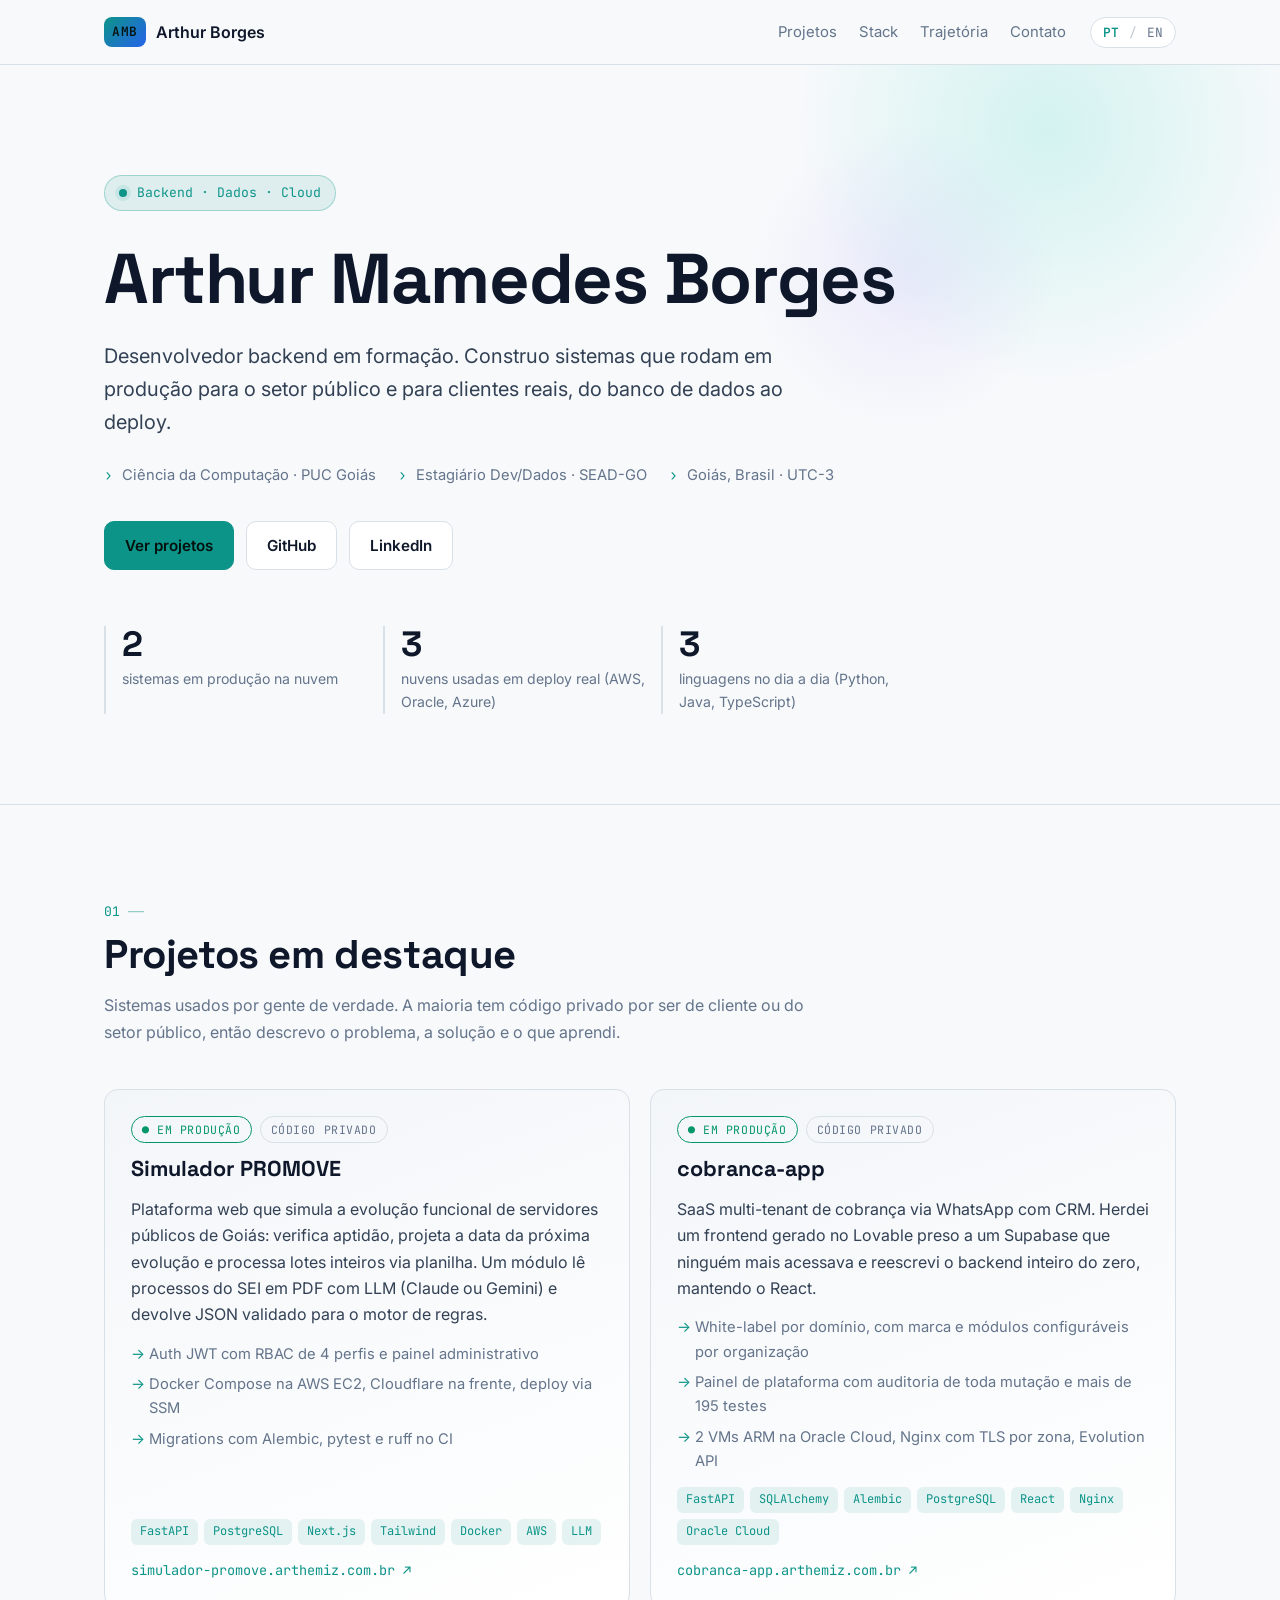
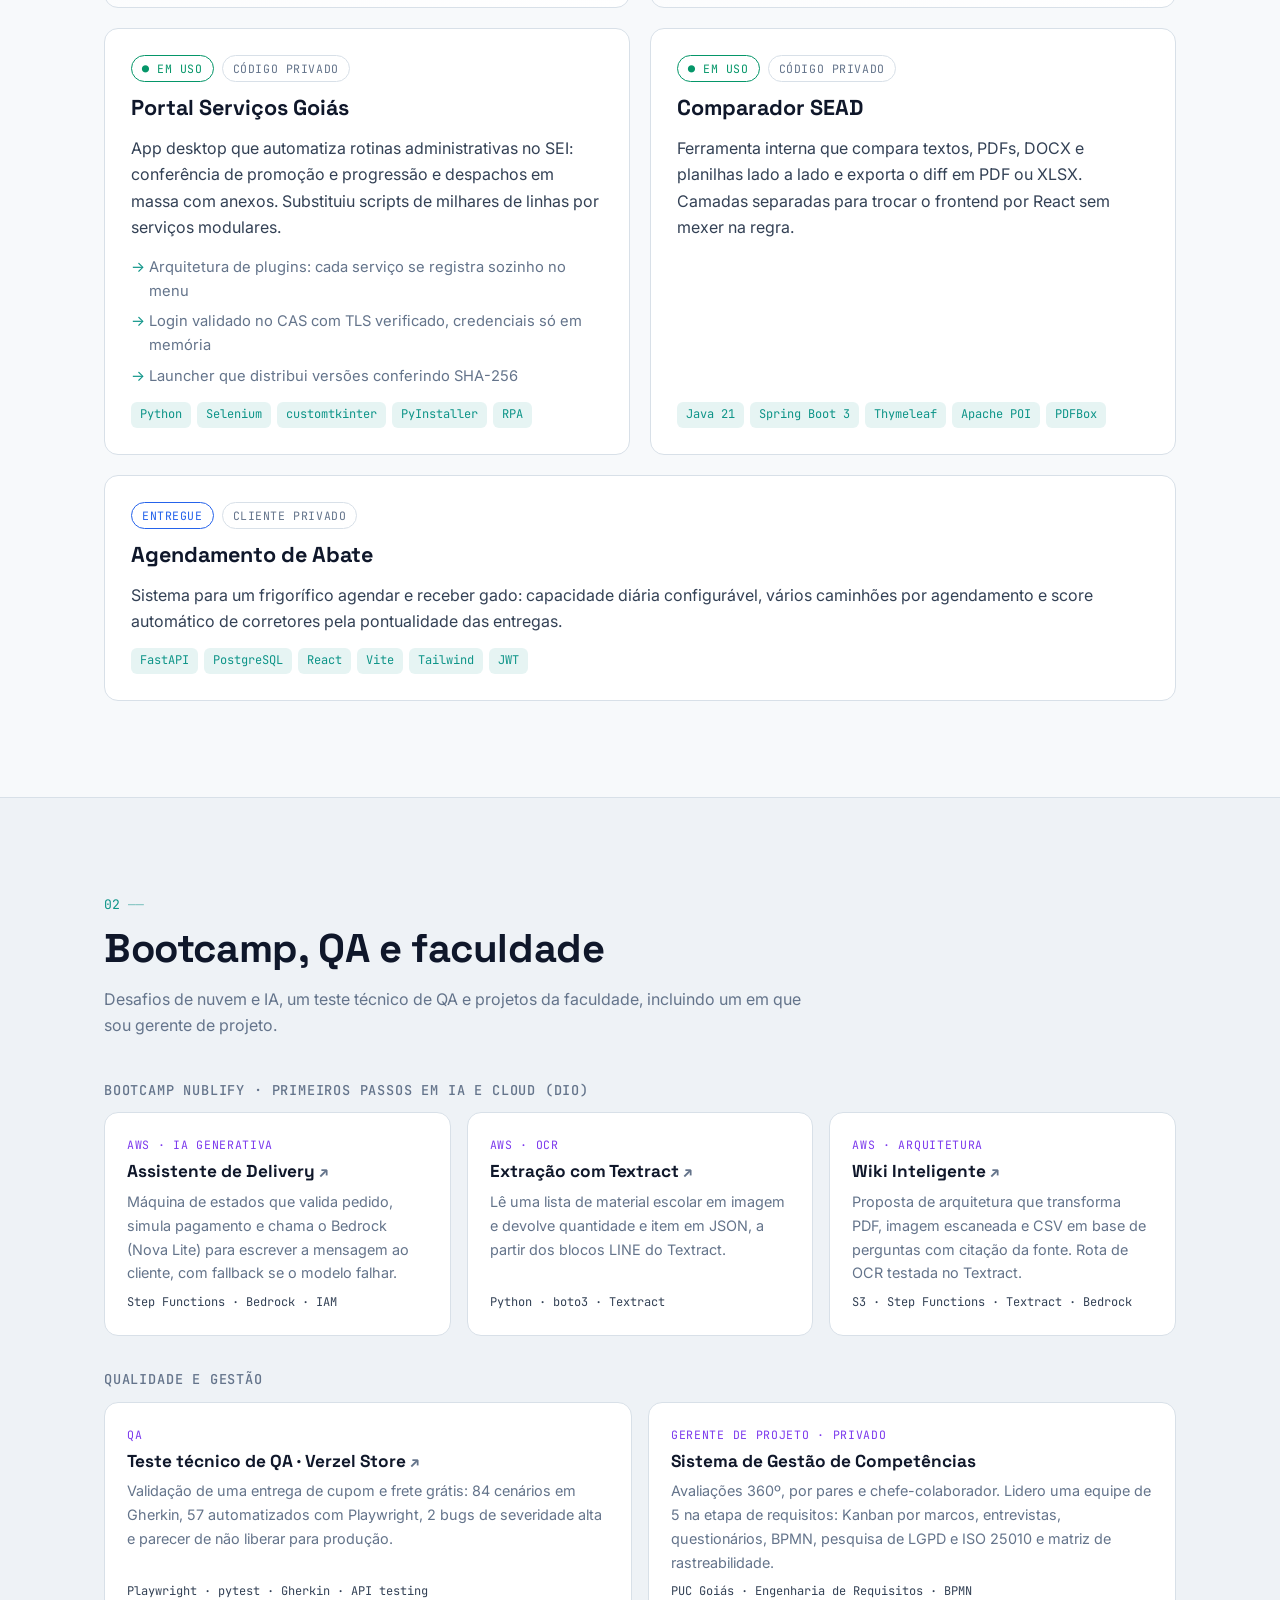
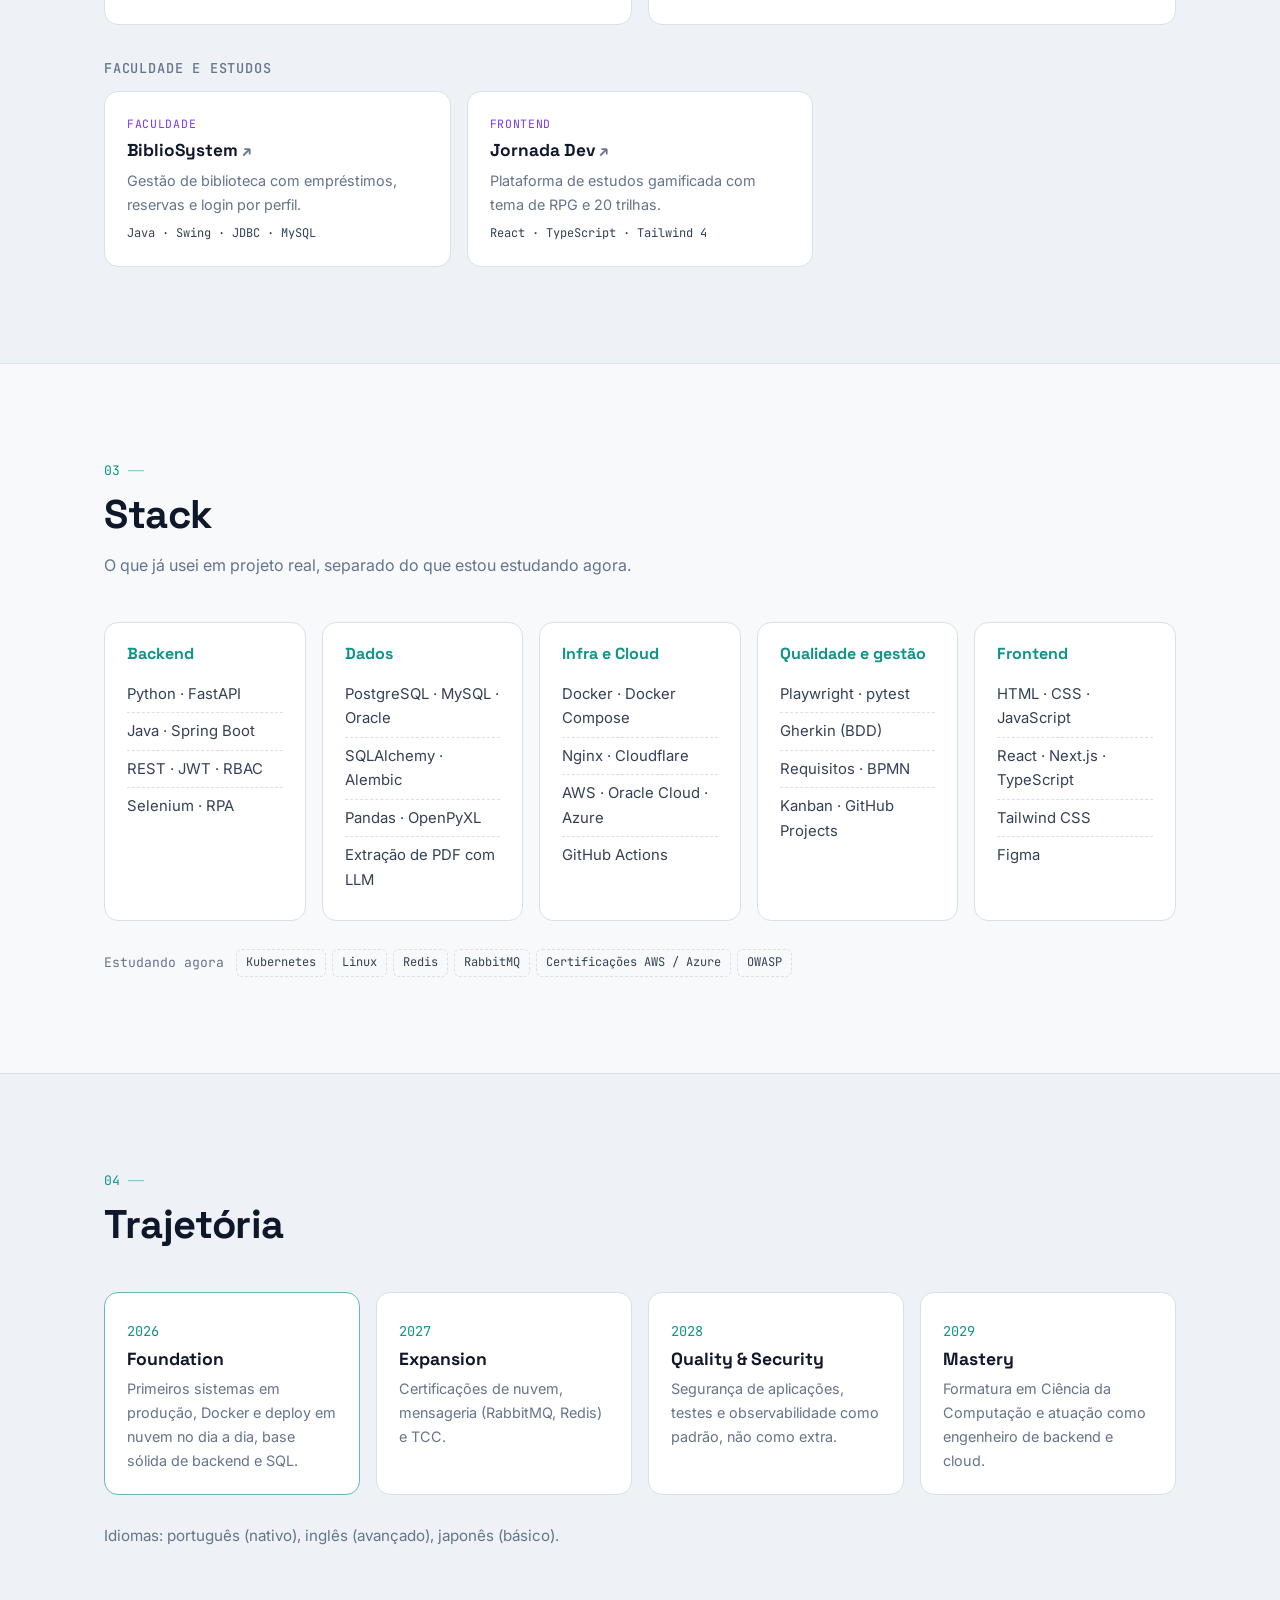
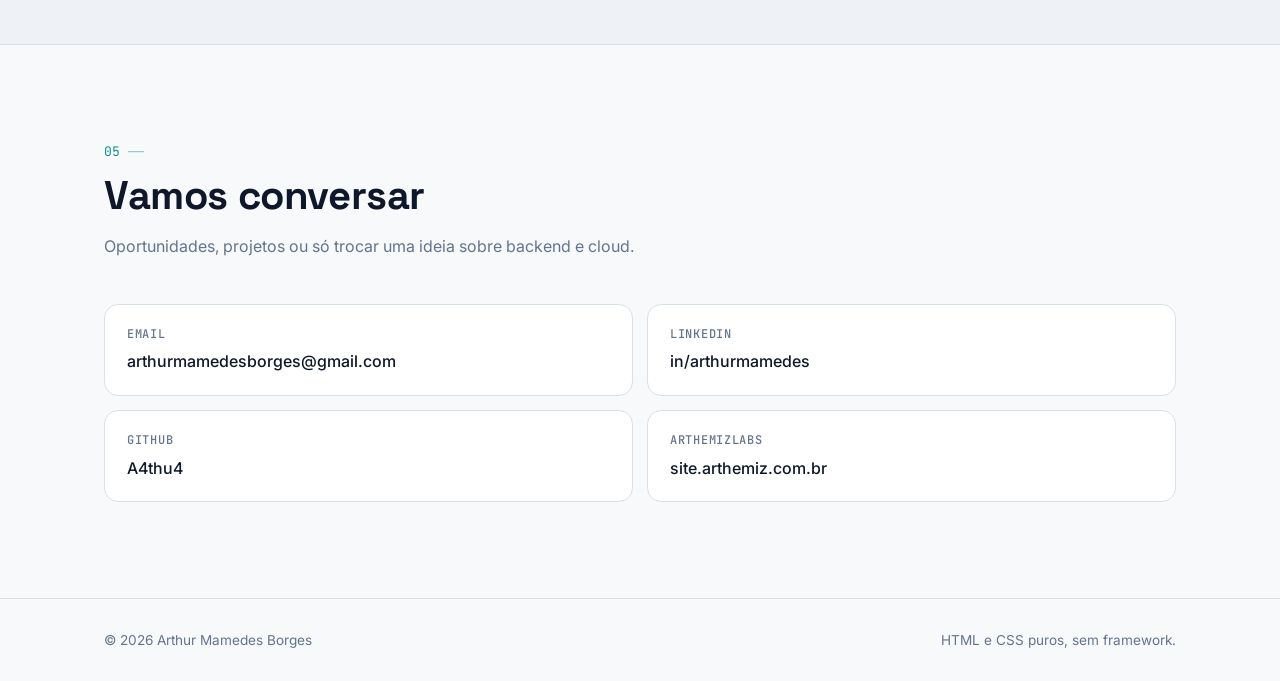
==== docs/index.html @ ae894f6e "feat(portfolio): add .gitignore file to exclude unnecessary files" ====
<!DOCTYPE html>
<html lang="pt-BR">
<head>
  <meta charset="UTF-8" />
  <meta name="viewport" content="width=device-width, initial-scale=1.0" />
  <title>Arthur Mamedes Borges · Portfólio</title>
  <meta name="description" content="Arthur Mamedes Borges - desenvolvedor backend em formação. Sistemas em produção com Python, FastAPI, Java, Spring Boot, PostgreSQL, Docker e Cloud." />
  <meta name="color-scheme" content="dark light" />
  <meta property="og:title" content="Arthur Mamedes Borges · Portfólio" />
  <meta property="og:description" content="Desenvolvedor backend em formação. Sistemas em produção para o setor público e clientes reais." />
  <meta property="og:type" content="website" />
  <meta property="og:url" content="https://portfolio.arthemiz.com.br/" />
  <link rel="icon" type="image/png" href="icons/arthemiz.png" />
  <link rel="preconnect" href="https://fonts.googleapis.com" />
  <link rel="preconnect" href="https://fonts.gstatic.com" crossorigin />
  <link href="https://fonts.googleapis.com/css2?family=Inter:wght@400;500;600&family=JetBrains+Mono:wght@400;500&family=Space+Grotesk:wght@500;600;700&display=swap" rel="stylesheet" />
  <link rel="stylesheet" href="style.css" />
</head>

<body>
  <a class="skip" href="#conteudo">
    <span data-lang="pt">Pular para o conteúdo</span><span data-lang="en">Skip to content</span>
  </a>

  <header class="topbar">
    <div class="wrap topbar-inner">
      <a class="brand" href="#topo">
        <span class="brand-mark">AMB</span>
        <span class="brand-name">Arthur Borges</span>
      </a>
      <nav class="nav" aria-label="Seções">
        <a href="#projetos"><span data-lang="pt">Projetos</span><span data-lang="en">Projects</span></a>
        <a href="#stack">Stack</a>
        <a href="#trajetoria"><span data-lang="pt">Trajetória</span><span data-lang="en">Path</span></a>
        <a href="#contato"><span data-lang="pt">Contato</span><span data-lang="en">Contact</span></a>
      </nav>
      <button class="lang-toggle" type="button" id="lang-toggle" aria-label="Mudar idioma / Change language">
        <span class="lang-opt" data-opt="pt">PT</span>
        <span class="lang-sep">/</span>
        <span class="lang-opt" data-opt="en">EN</span>
      </button>
    </div>
  </header>

  <main id="conteudo">
    <!-- HERO -->
    <section class="hero" id="topo">
      <div class="wrap">
        <p class="eyebrow">
          <span class="dot"></span>
          <span>Backend · <span data-lang="pt">Dados</span><span data-lang="en">Data</span> · Cloud</span>
        </p>
        <h1>Arthur Mamedes Borges</h1>
        <p class="hero-lead">
          <span data-lang="pt">Desenvolvedor backend em formação. Construo sistemas que rodam em produção para o setor público e para clientes reais, do banco de dados ao deploy.</span>
          <span data-lang="en">Backend developer in training. I build systems that run in production for the public sector and real clients, from the database to the deploy.</span>
        </p>
        <ul class="hero-meta">
          <li><span data-lang="pt">Ciência da Computação · PUC Goiás</span><span data-lang="en">Computer Science · PUC Goiás</span></li>
          <li><span data-lang="pt">Estagiário Dev/Dados · SEAD-GO</span><span data-lang="en">Dev/Data Intern · SEAD-GO (Goiás State Gov.)</span></li>
          <li><span data-lang="pt">Goiás, Brasil · UTC-3</span><span data-lang="en">Goiás, Brazil · UTC-3</span></li>
        </ul>
        <div class="hero-actions">
          <a class="btn btn-primary" href="#projetos"><span data-lang="pt">Ver projetos</span><span data-lang="en">See projects</span></a>
          <a class="btn btn-ghost" href="https://github.com/A4thu4" target="_blank" rel="noopener">GitHub</a>
          <a class="btn btn-ghost" href="https://linkedin.com/in/arthurmamedes" target="_blank" rel="noopener">LinkedIn</a>
        </div>

        <dl class="stats">
          <div><dt>2</dt><dd><span data-lang="pt">sistemas em produção na nuvem</span><span data-lang="en">systems in production on the cloud</span></dd></div>
          <div><dt>3</dt><dd><span data-lang="pt">nuvens usadas em deploy real (AWS, Oracle, Azure)</span><span data-lang="en">clouds used in real deploys (AWS, Oracle, Azure)</span></dd></div>
          <div><dt>3</dt><dd><span data-lang="pt">linguagens no dia a dia (Python, Java, TypeScript)</span><span data-lang="en">languages in daily use (Python, Java, TypeScript)</span></dd></div>
        </dl>
      </div>
    </section>

    <!-- PROJETOS EM DESTAQUE -->
    <section class="section" id="projetos">
      <div class="wrap">
        <header class="section-head">
          <p class="kicker">01</p>
          <h2><span data-lang="pt">Projetos em destaque</span><span data-lang="en">Featured projects</span></h2>
          <p class="section-sub">
            <span data-lang="pt">Sistemas usados por gente de verdade. A maioria tem código privado por ser de cliente ou do setor público, então descrevo o problema, a solução e o que aprendi.</span>
            <span data-lang="en">Systems used by real people. Most have private source code because they belong to clients or the public sector, so I describe the problem, the solution and what I learned.</span>
          </p>
        </header>

        <div class="projects">
          <article class="project project-wide">
            <div class="project-top">
              <span class="badge badge-live"><span data-lang="pt">Em produção</span><span data-lang="en">In production</span></span>
              <span class="badge badge-muted"><span data-lang="pt">Código privado</span><span data-lang="en">Private code</span></span>
            </div>
            <h3>Simulador PROMOVE</h3>
            <p>
              <span data-lang="pt">Plataforma web que simula a evolução funcional de servidores públicos de Goiás: verifica aptidão, projeta a data da próxima evolução e processa lotes inteiros via planilha. Um módulo lê processos do SEI em PDF com LLM (Claude ou Gemini) e devolve JSON validado para o motor de regras.</span>
              <span data-lang="en">Web platform that simulates career progression for Goiás state public servants: it checks eligibility, projects the next promotion date and processes whole batches from spreadsheets. One module reads SEI case files (PDF) with an LLM (Claude or Gemini) and returns validated JSON to the rules engine.</span>
            </p>
            <ul class="highlights">
              <li><span data-lang="pt">Auth JWT com RBAC de 4 perfis e painel administrativo</span><span data-lang="en">JWT auth with 4-role RBAC and an admin panel</span></li>
              <li><span data-lang="pt">Docker Compose na AWS EC2, Cloudflare na frente, deploy via SSM</span><span data-lang="en">Docker Compose on AWS EC2 behind Cloudflare, deployed via SSM</span></li>
              <li><span data-lang="pt">Migrations com Alembic, pytest e ruff no CI</span><span data-lang="en">Alembic migrations, pytest and ruff in CI</span></li>
            </ul>
            <ul class="tags">
              <li>FastAPI</li><li>PostgreSQL</li><li>Next.js</li><li>Tailwind</li><li>Docker</li><li>AWS</li><li>LLM</li>
            </ul>
            <a class="project-link" href="https://simulador-promove.arthemiz.com.br" target="_blank" rel="noopener">simulador-promove.arthemiz.com.br ↗</a>
          </article>

          <article class="project project-wide">
            <div class="project-top">
              <span class="badge badge-live"><span data-lang="pt">Em produção</span><span data-lang="en">In production</span></span>
              <span class="badge badge-muted"><span data-lang="pt">Código privado</span><span data-lang="en">Private code</span></span>
            </div>
            <h3>cobranca-app</h3>
            <p>
              <span data-lang="pt">SaaS multi-tenant de cobrança via WhatsApp com CRM. Herdei um frontend gerado no Lovable preso a um Supabase que ninguém mais acessava e reescrevi o backend inteiro do zero, mantendo o React.</span>
              <span data-lang="en">Multi-tenant SaaS for debt collection over WhatsApp with a built-in CRM. I inherited a Lovable-generated frontend locked to a Supabase project nobody could access anymore and rewrote the entire backend from scratch, keeping the React app.</span>
            </p>
            <ul class="highlights">
              <li><span data-lang="pt">White-label por domínio, com marca e módulos configuráveis por organização</span><span data-lang="en">Domain-based white-label with per-organization branding and modules</span></li>
              <li><span data-lang="pt">Painel de plataforma com auditoria de toda mutação e mais de 195 testes</span><span data-lang="en">Platform admin panel with every mutation audited and 195+ tests</span></li>
              <li><span data-lang="pt">2 VMs ARM na Oracle Cloud, Nginx com TLS por zona, Evolution API</span><span data-lang="en">2 ARM VMs on Oracle Cloud, Nginx with per-zone TLS, Evolution API</span></li>
            </ul>
            <ul class="tags">
              <li>FastAPI</li><li>SQLAlchemy</li><li>Alembic</li><li>PostgreSQL</li><li>React</li><li>Nginx</li><li>Oracle Cloud</li>
            </ul>
            <a class="project-link" href="https://cobranca-app.arthemiz.com.br" target="_blank" rel="noopener">cobranca-app.arthemiz.com.br ↗</a>
          </article>

          <article class="project">
            <div class="project-top">
              <span class="badge badge-live"><span data-lang="pt">Em uso</span><span data-lang="en">In use</span></span>
              <span class="badge badge-muted"><span data-lang="pt">Código privado</span><span data-lang="en">Private code</span></span>
            </div>
            <h3>Portal Serviços Goiás</h3>
            <p>
              <span data-lang="pt">App desktop que automatiza rotinas administrativas no SEI: conferência de promoção e progressão e despachos em massa com anexos. Substituiu scripts de milhares de linhas por serviços modulares.</span>
              <span data-lang="en">Desktop app that automates administrative routines in SEI (the government case system): promotion checks and bulk dispatches with attachments. It replaced scripts with thousands of lines with modular services.</span>
            </p>
            <ul class="highlights">
              <li><span data-lang="pt">Arquitetura de plugins: cada serviço se registra sozinho no menu</span><span data-lang="en">Plugin architecture: each service registers itself in the menu</span></li>
              <li><span data-lang="pt">Login validado no CAS com TLS verificado, credenciais só em memória</span><span data-lang="en">Login validated against CAS with verified TLS, credentials kept only in memory</span></li>
              <li><span data-lang="pt">Launcher que distribui versões conferindo SHA-256</span><span data-lang="en">Launcher that ships new versions checking SHA-256</span></li>
            </ul>
            <ul class="tags"><li>Python</li><li>Selenium</li><li>customtkinter</li><li>PyInstaller</li><li>RPA</li></ul>
          </article>

          <article class="project">
            <div class="project-top">
              <span class="badge badge-live"><span data-lang="pt">Em uso</span><span data-lang="en">In use</span></span>
              <span class="badge badge-muted"><span data-lang="pt">Código privado</span><span data-lang="en">Private code</span></span>
            </div>
            <h3>Comparador SEAD</h3>
            <p>
              <span data-lang="pt">Ferramenta interna que compara textos, PDFs, DOCX e planilhas lado a lado e exporta o diff em PDF ou XLSX. Camadas separadas para trocar o frontend por React sem mexer na regra.</span>
              <span data-lang="en">Internal tool that compares text, PDF, DOCX and spreadsheets side by side and exports the diff as PDF or XLSX. Layers are split so the frontend can move to React without touching business logic.</span>
            </p>
            <ul class="tags"><li>Java 21</li><li>Spring Boot 3</li><li>Thymeleaf</li><li>Apache POI</li><li>PDFBox</li></ul>
          </article>

          <article class="project">
            <div class="project-top">
              <span class="badge badge-done"><span data-lang="pt">Entregue</span><span data-lang="en">Delivered</span></span>
              <span class="badge badge-muted"><span data-lang="pt">Cliente privado</span><span data-lang="en">Private client</span></span>
            </div>
            <h3><span data-lang="pt">Agendamento de Abate</span><span data-lang="en">Cattle Scheduling System</span></h3>
            <p>
              <span data-lang="pt">Sistema para um frigorífico agendar e receber gado: capacidade diária configurável, vários caminhões por agendamento e score automático de corretores pela pontualidade das entregas.</span>
              <span data-lang="en">System for a meat-packing plant to schedule and receive cattle: configurable daily capacity, multiple trucks per booking and an automatic broker score based on delivery accuracy.</span>
            </p>
            <ul class="tags"><li>FastAPI</li><li>PostgreSQL</li><li>React</li><li>Vite</li><li>Tailwind</li><li>JWT</li></ul>
          </article>
        </div>
      </div>
    </section>

    <!-- ESTUDOS E OPEN SOURCE -->
    <section class="section section-alt" id="estudos">
      <div class="wrap">
        <header class="section-head">
          <p class="kicker">02</p>
          <h2><span data-lang="pt">Bootcamp, QA e faculdade</span><span data-lang="en">Bootcamp, QA and university</span></h2>
          <p class="section-sub">
            <span data-lang="pt">Desafios de nuvem e IA, um teste técnico de QA e projetos da faculdade, incluindo um em que sou gerente de projeto.</span>
            <span data-lang="en">Cloud and AI challenges, a QA technical test and university projects, including one where I am the project manager.</span>
          </p>
        </header>

        <h3 class="group-title">Bootcamp Nublify · <span data-lang="pt">Primeiros passos em IA e Cloud (DIO)</span><span data-lang="en">First steps in AI and Cloud (DIO)</span></h3>
        <div class="mini-grid">
          <a class="mini" href="https://github.com/A4thu4/assistente-delivery-stepfunctions-bedrock" target="_blank" rel="noopener">
            <span class="mini-kind">AWS · <span data-lang="pt">IA generativa</span><span data-lang="en">Generative AI</span></span>
            <h3><span data-lang="pt">Assistente de Delivery</span><span data-lang="en">Delivery Assistant</span></h3>
            <p><span data-lang="pt">Máquina de estados que valida pedido, simula pagamento e chama o Bedrock (Nova Lite) para escrever a mensagem ao cliente, com fallback se o modelo falhar.</span><span data-lang="en">State machine that validates the order, simulates payment and calls Bedrock (Nova Lite) to write the customer message, with a fallback if the model fails.</span></p>
            <span class="mini-tags">Step Functions · Bedrock · IAM</span>
          </a>
          <a class="mini" href="https://github.com/A4thu4/extracao-texto-aws-textract" target="_blank" rel="noopener">
            <span class="mini-kind">AWS · OCR</span>
            <h3><span data-lang="pt">Extração com Textract</span><span data-lang="en">Textract Extraction</span></h3>
            <p><span data-lang="pt">Lê uma lista de material escolar em imagem e devolve quantidade e item em JSON, a partir dos blocos LINE do Textract.</span><span data-lang="en">Reads a school supply list from an image and returns quantity and item as JSON, from Textract LINE blocks.</span></p>
            <span class="mini-tags">Python · boto3 · Textract</span>
          </a>
          <a class="mini" href="https://github.com/A4thu4/laboratorio-wiki-aws" target="_blank" rel="noopener">
            <span class="mini-kind">AWS · <span data-lang="pt">Arquitetura</span><span data-lang="en">Architecture</span></span>
            <h3><span data-lang="pt">Wiki Inteligente</span><span data-lang="en">Smart Wiki</span></h3>
            <p><span data-lang="pt">Proposta de arquitetura que transforma PDF, imagem escaneada e CSV em base de perguntas com citação da fonte. Rota de OCR testada no Textract.</span><span data-lang="en">Architecture proposal that turns a PDF, a scanned image and a CSV into a Q&amp;A base that cites its sources. OCR route tested on Textract.</span></p>
            <span class="mini-tags">S3 · Step Functions · Textract · Bedrock</span>
          </a>
        </div>

        <h3 class="group-title"><span data-lang="pt">Qualidade e gestão</span><span data-lang="en">Quality and management</span></h3>
        <div class="mini-grid mini-grid-2">
          <a class="mini" href="https://github.com/A4thu4/teste-qa-verzel" target="_blank" rel="noopener">
            <span class="mini-kind">QA</span>
            <h3><span data-lang="pt">Teste técnico de QA · Verzel Store</span><span data-lang="en">QA Technical Test · Verzel Store</span></h3>
            <p><span data-lang="pt">Validação de uma entrega de cupom e frete grátis: 84 cenários em Gherkin, 57 automatizados com Playwright, 2 bugs de severidade alta e parecer de não liberar para produção.</span><span data-lang="en">Validation of a coupon and free-shipping release: 84 Gherkin scenarios, 57 automated with Playwright, 2 high-severity bugs and a no-go recommendation for production.</span></p>
            <span class="mini-tags">Playwright · pytest · Gherkin · API testing</span>
          </a>
          <div class="mini mini-static">
            <span class="mini-kind"><span data-lang="pt">Gerente de projeto · privado</span><span data-lang="en">Project manager · private</span></span>
            <h3><span data-lang="pt">Sistema de Gestão de Competências</span><span data-lang="en">Competency Management System</span></h3>
            <p><span data-lang="pt">Avaliações 360º, por pares e chefe-colaborador. Lidero uma equipe de 5 na etapa de requisitos: Kanban por marcos, entrevistas, questionários, BPMN, pesquisa de LGPD e ISO 25010 e matriz de rastreabilidade.</span><span data-lang="en">360º, peer and manager reviews. I lead a team of 5 through requirements: milestone Kanban, interviews, surveys, BPMN, LGPD and ISO 25010 research and a traceability matrix.</span></p>
            <span class="mini-tags">PUC Goiás · <span data-lang="pt">Engenharia de Requisitos</span><span data-lang="en">Requirements Engineering</span> · BPMN</span>
          </div>
        </div>

        <h3 class="group-title"><span data-lang="pt">Faculdade e estudos</span><span data-lang="en">University and studies</span></h3>
        <div class="mini-grid">
          <a class="mini" href="https://github.com/ArthemizLabs/biblio-system" target="_blank" rel="noopener">
            <span class="mini-kind"><span data-lang="pt">Faculdade</span><span data-lang="en">University</span></span>
            <h3>BiblioSystem</h3>
            <p><span data-lang="pt">Gestão de biblioteca com empréstimos, reservas e login por perfil.</span><span data-lang="en">Library management with loans, reservations and role-based login.</span></p>
            <span class="mini-tags">Java · Swing · JDBC · MySQL</span>
          </a>
          <a class="mini" href="https://github.com/ArthemizLabs/jornada-dev" target="_blank" rel="noopener">
            <span class="mini-kind">Frontend</span>
            <h3>Jornada Dev</h3>
            <p><span data-lang="pt">Plataforma de estudos gamificada com tema de RPG e 20 trilhas.</span><span data-lang="en">Gamified, RPG-themed learning platform with 20 tracks.</span></p>
            <span class="mini-tags">React · TypeScript · Tailwind 4</span>
          </a>
        </div>
      </div>
    </section>

    <!-- STACK -->
    <section class="section" id="stack">
      <div class="wrap">
        <header class="section-head">
          <p class="kicker">03</p>
          <h2>Stack</h2>
          <p class="section-sub">
            <span data-lang="pt">O que já usei em projeto real, separado do que estou estudando agora.</span>
            <span data-lang="en">What I have used in real projects, separate from what I am studying now.</span>
          </p>
        </header>

        <div class="stack">
          <div class="stack-col">
            <h3>Backend</h3>
            <ul><li>Python · FastAPI</li><li>Java · Spring Boot</li><li>REST · JWT · RBAC</li><li>Selenium · RPA</li></ul>
          </div>
          <div class="stack-col">
            <h3><span data-lang="pt">Dados</span><span data-lang="en">Data</span></h3>
            <ul><li>PostgreSQL · MySQL · Oracle</li><li>SQLAlchemy · Alembic</li><li>Pandas · OpenPyXL</li><li><span data-lang="pt">Extração de PDF com LLM</span><span data-lang="en">PDF extraction with LLMs</span></li></ul>
          </div>
          <div class="stack-col">
            <h3><span data-lang="pt">Infra e Cloud</span><span data-lang="en">Infra and Cloud</span></h3>
            <ul><li>Docker · Docker Compose</li><li>Nginx · Cloudflare</li><li>AWS · Oracle Cloud · Azure</li><li>GitHub Actions</li></ul>
          </div>
          <div class="stack-col">
            <h3><span data-lang="pt">Qualidade e gestão</span><span data-lang="en">Quality and management</span></h3>
            <ul><li>Playwright · pytest</li><li>Gherkin (BDD)</li><li><span data-lang="pt">Requisitos · BPMN</span><span data-lang="en">Requirements · BPMN</span></li><li>Kanban · GitHub Projects</li></ul>
          </div>
          <div class="stack-col">
            <h3>Frontend</h3>
            <ul><li>HTML · CSS · JavaScript</li><li>React · Next.js · TypeScript</li><li>Tailwind CSS</li><li>Figma</li></ul>
          </div>
        </div>

        <div class="learning">
          <span class="learning-label"><span data-lang="pt">Estudando agora</span><span data-lang="en">Learning now</span></span>
          <ul class="tags"><li>Kubernetes</li><li>Linux</li><li>Redis</li><li>RabbitMQ</li><li><span data-lang="pt">Certificações AWS / Azure</span><span data-lang="en">AWS / Azure certs</span></li><li>OWASP</li></ul>
        </div>
      </div>
    </section>

    <!-- TRAJETÓRIA -->
    <section class="section section-alt" id="trajetoria">
      <div class="wrap">
        <header class="section-head">
          <p class="kicker">04</p>
          <h2><span data-lang="pt">Trajetória</span><span data-lang="en">Path</span></h2>
        </header>

        <ol class="timeline">
          <li>
            <span class="tl-year">2026</span>
            <div>
              <h3>Foundation</h3>
              <p><span data-lang="pt">Primeiros sistemas em produção, Docker e deploy em nuvem no dia a dia, base sólida de backend e SQL.</span><span data-lang="en">First systems in production, Docker and cloud deploys as daily work, solid backend and SQL foundation.</span></p>
            </div>
          </li>
          <li>
            <span class="tl-year">2027</span>
            <div>
              <h3>Expansion</h3>
              <p><span data-lang="pt">Certificações de nuvem, mensageria (RabbitMQ, Redis) e TCC.</span><span data-lang="en">Cloud certifications, messaging (RabbitMQ, Redis) and final thesis.</span></p>
            </div>
          </li>
          <li>
            <span class="tl-year">2028</span>
            <div>
              <h3>Quality &amp; Security</h3>
              <p><span data-lang="pt">Segurança de aplicações, testes e observabilidade como padrão, não como extra.</span><span data-lang="en">Application security, testing and observability as the default, not an extra.</span></p>
            </div>
          </li>
          <li>
            <span class="tl-year">2029</span>
            <div>
              <h3>Mastery</h3>
              <p><span data-lang="pt">Formatura em Ciência da Computação e atuação como engenheiro de backend e cloud.</span><span data-lang="en">Computer Science degree and working as a backend and cloud engineer.</span></p>
            </div>
          </li>
        </ol>

        <p class="langs">
          <span data-lang="pt">Idiomas: português (nativo), inglês (avançado), japonês (básico).</span>
          <span data-lang="en">Languages: Portuguese (native), English (advanced), Japanese (basic).</span>
        </p>
      </div>
    </section>

    <!-- CONTATO -->
    <section class="section contact" id="contato">
      <div class="wrap">
        <header class="section-head">
          <p class="kicker">05</p>
          <h2><span data-lang="pt">Vamos conversar</span><span data-lang="en">Let's talk</span></h2>
          <p class="section-sub">
            <span data-lang="pt">Oportunidades, projetos ou só trocar uma ideia sobre backend e cloud.</span>
            <span data-lang="en">Opportunities, projects or just a chat about backend and cloud.</span>
          </p>
        </header>
        <div class="contact-links">
          <a href="mailto:arthurmamedesborges@gmail.com"><span class="cl-label">Email</span>arthurmamedesborges@gmail.com</a>
          <a href="https://linkedin.com/in/arthurmamedes" target="_blank" rel="noopener"><span class="cl-label">LinkedIn</span>in/arthurmamedes</a>
          <a href="https://github.com/A4thu4" target="_blank" rel="noopener"><span class="cl-label">GitHub</span>A4thu4</a>
          <a href="https://site.arthemiz.com.br" target="_blank" rel="noopener"><span class="cl-label">ArthemizLabs</span>site.arthemiz.com.br</a>
        </div>
      </div>
    </section>
  </main>

  <footer class="footer">
    <div class="wrap footer-inner">
      <span>© 2026 Arthur Mamedes Borges</span>
      <span class="footer-note"><span data-lang="pt">HTML e CSS puros, sem framework.</span><span data-lang="en">Plain HTML and CSS, no framework.</span></span>
    </div>
  </footer>

  <script>
    (function () {
      var root = document.documentElement;
      var KEY = "amb-lang";

      function apply(lang) {
        root.lang = lang === "en" ? "en" : "pt-BR";
        var opts = document.querySelectorAll(".lang-opt");
        for (var i = 0; i < opts.length; i++) {
          opts[i].classList.toggle("is-active", opts[i].getAttribute("data-opt") === (lang === "en" ? "en" : "pt"));
        }
      }

      var saved = null;
      try { saved = localStorage.getItem(KEY); } catch (e) {}
      apply(saved === "en" ? "en" : "pt");

      document.getElementById("lang-toggle").addEventListener("click", function () {
        var next = root.lang === "en" ? "pt" : "en";
        apply(next);
        try { localStorage.setItem(KEY, next); } catch (e) {}
      });
    })();
  </script>
</body>
</html>
---- docs/style.css ----
/* ============================================================
   Portfólio - Arthur Mamedes Borges
   HTML/CSS puro. Tema escuro por padrão, claro via prefers-color-scheme.
   ============================================================ */

:root {
  --bg: #0b0f14;
  --bg-alt: #0f151c;
  --surface: #131b24;
  --surface-2: #18222d;
  --border: #223040;
  --text: #c8d3de;
  --muted: #8494a6;
  --heading: #eef3f8;
  --accent: #2dd4bf;
  --accent-2: #3b82f6;
  --accent-3: #a78bfa;
  --accent-soft: rgba(45, 212, 191, 0.12);
  --live: #34d399;
  --dev: #fbbf24;
  --done: #60a5fa;
  --radius: 14px;
  --wrap: 1120px;
  --font-body: "Inter", system-ui, -apple-system, "Segoe UI", Roboto, sans-serif;
  --font-head: "Space Grotesk", "Inter", system-ui, sans-serif;
  --font-mono: "JetBrains Mono", ui-monospace, "SFMono-Regular", Consolas, monospace;
  color-scheme: dark;
}

@media (prefers-color-scheme: light) {
  :root {
    --bg: #f7f9fb;
    --bg-alt: #eef2f6;
    --surface: #ffffff;
    --surface-2: #f3f6f9;
    --border: #d8e0e8;
    --text: #334155;
    --muted: #64748b;
    --heading: #0f172a;
    --accent: #0d9488;
    --accent-2: #2563eb;
    --accent-3: #7c3aed;
    --accent-soft: rgba(13, 148, 136, 0.1);
    --live: #059669;
    --dev: #b45309;
    --done: #2563eb;
    color-scheme: light;
  }
}

/* ---------- i18n ---------- */
html[lang="pt-BR"] [data-lang="en"],
html[lang="en"] [data-lang="pt"] {
  display: none !important;
}

/* ---------- Base ---------- */
*, *::before, *::after { box-sizing: border-box; }

html { scroll-behavior: smooth; scroll-padding-top: 80px; }

body {
  margin: 0;
  background: var(--bg);
  color: var(--text);
  font-family: var(--font-body);
  font-size: 16px;
  line-height: 1.65;
  -webkit-font-smoothing: antialiased;
}

h1, h2, h3 { font-family: var(--font-head); color: var(--heading); line-height: 1.15; margin: 0; }
p { margin: 0; }
ul, ol { margin: 0; padding: 0; list-style: none; }
a { color: inherit; text-decoration: none; }
a:focus-visible, button:focus-visible { outline: 2px solid var(--accent); outline-offset: 3px; border-radius: 6px; }

.wrap { max-width: var(--wrap); margin: 0 auto; padding: 0 24px; }

.skip {
  position: absolute; left: -999px; top: 8px;
  background: var(--accent); color: #04110f; padding: 8px 14px; border-radius: 8px; z-index: 200;
}
.skip:focus { left: 16px; }

/* ---------- Topbar ---------- */
.topbar {
  position: sticky; top: 0; z-index: 100;
  background: color-mix(in srgb, var(--bg) 82%, transparent);
  backdrop-filter: blur(10px);
  -webkit-backdrop-filter: blur(10px);
  border-bottom: 1px solid var(--border);
}
.topbar-inner { display: flex; align-items: center; gap: 24px; height: 64px; }

.brand { display: flex; align-items: center; gap: 10px; font-weight: 600; color: var(--heading); }
.brand-mark {
  font-family: var(--font-mono); font-size: 0.8rem; letter-spacing: 0.04em;
  padding: 4px 8px; border-radius: 8px;
  background: linear-gradient(135deg, var(--accent), var(--accent-2));
  color: #04110f;
}
.nav { display: flex; gap: 22px; margin-left: auto; font-size: 0.93rem; color: var(--muted); }
.nav a:hover { color: var(--heading); }

.lang-toggle {
  font-family: var(--font-mono); font-size: 0.8rem;
  background: var(--surface); color: var(--muted);
  border: 1px solid var(--border); border-radius: 999px;
  padding: 6px 12px; cursor: pointer;
}
.lang-toggle:hover { border-color: var(--accent); }
.lang-opt.is-active { color: var(--accent); font-weight: 600; }
.lang-sep { opacity: 0.4; margin: 0 2px; }

/* ---------- Hero ---------- */
.hero {
  position: relative; overflow: hidden;
  padding: 110px 0 90px;
  border-bottom: 1px solid var(--border);
}
.hero::before {
  content: ""; position: absolute; inset: -40% -10% auto auto; width: 720px; height: 720px;
  background: radial-gradient(closest-side, rgba(45, 212, 191, 0.18), transparent 70%),
              radial-gradient(closest-side at 30% 70%, rgba(167, 139, 250, 0.14), transparent 70%);
  pointer-events: none;
}
.hero .wrap { position: relative; }

.eyebrow {
  display: inline-flex; align-items: center; gap: 10px;
  font-family: var(--font-mono); font-size: 0.82rem; color: var(--accent);
  background: var(--accent-soft); border: 1px solid color-mix(in srgb, var(--accent) 30%, transparent);
  padding: 6px 14px; border-radius: 999px; margin-bottom: 28px;
}
.dot { width: 8px; height: 8px; border-radius: 50%; background: var(--accent); box-shadow: 0 0 0 4px var(--accent-soft); }

.hero h1 { font-size: clamp(2.4rem, 6vw, 4.4rem); letter-spacing: -0.02em; }
.hero-lead { max-width: 680px; margin-top: 20px; font-size: clamp(1.05rem, 2vw, 1.25rem); color: var(--text); }

.hero-meta { display: flex; flex-wrap: wrap; gap: 8px 22px; margin-top: 24px; font-size: 0.92rem; color: var(--muted); }
.hero-meta li::before { content: "› "; color: var(--accent); font-family: var(--font-mono); }

.hero-actions { display: flex; flex-wrap: wrap; gap: 12px; margin-top: 34px; }

.btn {
  display: inline-flex; align-items: center; justify-content: center;
  padding: 11px 20px; border-radius: 10px; font-weight: 600; font-size: 0.95rem;
  border: 1px solid var(--border); transition: transform 0.15s, border-color 0.15s, background 0.15s;
}
.btn:hover { transform: translateY(-1px); }
.btn-primary { background: var(--accent); border-color: var(--accent); color: #04110f; }
.btn-ghost { background: var(--surface); color: var(--heading); }
.btn-ghost:hover { border-color: var(--accent); }

.stats {
  display: grid; grid-template-columns: repeat(3, 1fr); gap: 16px;
  margin: 56px 0 0; max-width: 820px;
}
.stats div { border-left: 2px solid var(--border); padding-left: 16px; }
.stats dt { font-family: var(--font-head); font-size: 2.2rem; font-weight: 700; color: var(--heading); line-height: 1; }
.stats dd { margin: 6px 0 0; font-size: 0.88rem; color: var(--muted); }

/* ---------- Sections ---------- */
.section { padding: 96px 0; border-bottom: 1px solid var(--border); }
.section-alt { background: var(--bg-alt); }

.section-head { margin-bottom: 44px; max-width: 720px; }
.kicker { font-family: var(--font-mono); font-size: 0.82rem; color: var(--accent); margin-bottom: 10px; }
.kicker::after { content: " ——"; opacity: 0.5; }
.section-head h2 { font-size: clamp(1.8rem, 4vw, 2.5rem); letter-spacing: -0.01em; }
.section-sub { margin-top: 14px; color: var(--muted); }

/* ---------- Projects ---------- */
.projects { display: grid; grid-template-columns: repeat(2, 1fr); gap: 20px; }

.project {
  display: flex; flex-direction: column; gap: 14px;
  background: var(--surface); border: 1px solid var(--border); border-radius: var(--radius);
  padding: 26px; transition: border-color 0.2s, transform 0.2s;
}
.project:hover { border-color: color-mix(in srgb, var(--accent) 50%, var(--border)); transform: translateY(-2px); }
/* card sobrando numa linha ocupa a largura toda */
.projects > .project:last-child:nth-child(odd) { grid-column: 1 / -1; }
.project-wide { background: linear-gradient(160deg, var(--surface-2), var(--surface)); }
.project h3 { font-size: 1.35rem; }
.project > p { color: var(--text); }

.project-top { display: flex; flex-wrap: wrap; gap: 8px; }
.badge {
  font-family: var(--font-mono); font-size: 0.72rem; text-transform: uppercase; letter-spacing: 0.05em;
  padding: 3px 10px; border-radius: 999px; border: 1px solid currentColor;
}
.badge-live { color: var(--live); }
.badge-dev { color: var(--dev); }
.badge-done { color: var(--done); }
.badge-muted { color: var(--muted); border-color: var(--border); }
.badge-live::before { content: "● "; }

.highlights { display: grid; gap: 6px; font-size: 0.92rem; color: var(--muted); }
.highlights li { padding-left: 18px; position: relative; }
.highlights li::before { content: "→"; position: absolute; left: 0; color: var(--accent); }

.tags { display: flex; flex-wrap: wrap; gap: 6px; margin-top: auto; }
.tags li {
  font-family: var(--font-mono); font-size: 0.75rem;
  background: var(--accent-soft); color: var(--accent);
  padding: 3px 9px; border-radius: 6px;
}
.project-link { font-family: var(--font-mono); font-size: 0.85rem; color: var(--accent); word-break: break-all; }
.project-link:hover { text-decoration: underline; }

/* ---------- Mini cards ---------- */
.mini-grid { display: grid; grid-template-columns: repeat(3, 1fr); gap: 16px; }
.mini {
  display: flex; flex-direction: column; gap: 8px;
  background: var(--surface); border: 1px solid var(--border); border-radius: var(--radius);
  padding: 22px; transition: border-color 0.2s;
}
a.mini:hover { border-color: var(--accent-3); }
.mini h3 { font-size: 1.08rem; }
.mini p { font-size: 0.9rem; color: var(--muted); flex: 1; }
.mini-kind { font-family: var(--font-mono); font-size: 0.72rem; color: var(--accent-3); text-transform: uppercase; letter-spacing: 0.06em; }
.mini-tags { font-family: var(--font-mono); font-size: 0.75rem; color: var(--text); }
a.mini h3::after { content: " ↗"; color: var(--muted); font-size: 0.9em; }

.group-title {
  font-family: var(--font-mono); font-size: 0.85rem; font-weight: 500; color: var(--muted);
  text-transform: uppercase; letter-spacing: 0.06em; margin: 36px 0 14px;
}
.group-title:first-of-type { margin-top: 0; }
.mini-grid-2 { grid-template-columns: repeat(2, 1fr); }

/* ---------- Stack ---------- */
.stack { display: grid; grid-template-columns: repeat(auto-fit, minmax(190px, 1fr)); gap: 16px; }
.stack-col { background: var(--surface); border: 1px solid var(--border); border-radius: var(--radius); padding: 22px; }
.stack-col h3 { font-size: 1rem; margin-bottom: 12px; color: var(--accent); }
.stack-col li { padding: 6px 0; border-bottom: 1px dashed var(--border); font-size: 0.93rem; }
.stack-col li:last-child { border-bottom: 0; }

.learning { display: flex; flex-wrap: wrap; align-items: center; gap: 12px; margin-top: 28px; }
.learning-label { font-family: var(--font-mono); font-size: 0.82rem; color: var(--muted); }
.learning .tags { margin: 0; }
.learning .tags li { background: transparent; border: 1px dashed var(--border); color: var(--text); }

/* ---------- Timeline ---------- */
.timeline { display: grid; grid-template-columns: repeat(4, 1fr); gap: 16px; counter-reset: none; }
.timeline li {
  position: relative; padding: 24px 22px 22px;
  background: var(--surface); border: 1px solid var(--border); border-radius: var(--radius);
}
.timeline li:first-child { border-color: color-mix(in srgb, var(--accent) 55%, var(--border)); }
.tl-year { font-family: var(--font-mono); font-size: 0.85rem; color: var(--accent); }
.timeline h3 { font-size: 1.1rem; margin: 6px 0 8px; }
.timeline p { font-size: 0.9rem; color: var(--muted); }
.langs { margin-top: 28px; color: var(--muted); font-size: 0.95rem; }

/* ---------- Contact ---------- */
.contact-links { display: grid; grid-template-columns: repeat(2, 1fr); gap: 14px; }
.contact-links a {
  display: flex; flex-direction: column; gap: 4px;
  background: var(--surface); border: 1px solid var(--border); border-radius: var(--radius);
  padding: 20px 22px; color: var(--heading); font-weight: 500; word-break: break-all;
  transition: border-color 0.2s;
}
.contact-links a:hover { border-color: var(--accent); }
.cl-label { font-family: var(--font-mono); font-size: 0.75rem; color: var(--muted); text-transform: uppercase; letter-spacing: 0.06em; }

/* ---------- Footer ---------- */
.footer { padding: 30px 0; font-size: 0.85rem; color: var(--muted); }
.footer-inner { display: flex; flex-wrap: wrap; justify-content: space-between; gap: 10px; }

/* ---------- Responsivo ---------- */
@media (max-width: 960px) {
  .mini-grid { grid-template-columns: repeat(2, 1fr); }
  .timeline { grid-template-columns: repeat(2, 1fr); }
}

@media (max-width: 720px) {
  .wrap { padding: 0 16px; }
  .nav { display: none; }
  .lang-toggle { margin-left: auto; }
  .hero { padding: 72px 0 64px; }
  .projects, .mini-grid, .mini-grid-2, .stack, .timeline, .contact-links { grid-template-columns: 1fr; }
  .stats { grid-template-columns: 1fr; gap: 14px; }
  .section { padding: 72px 0; }
}

@media (prefers-reduced-motion: reduce) {
  html { scroll-behavior: auto; }
  * { transition: none !important; }
}
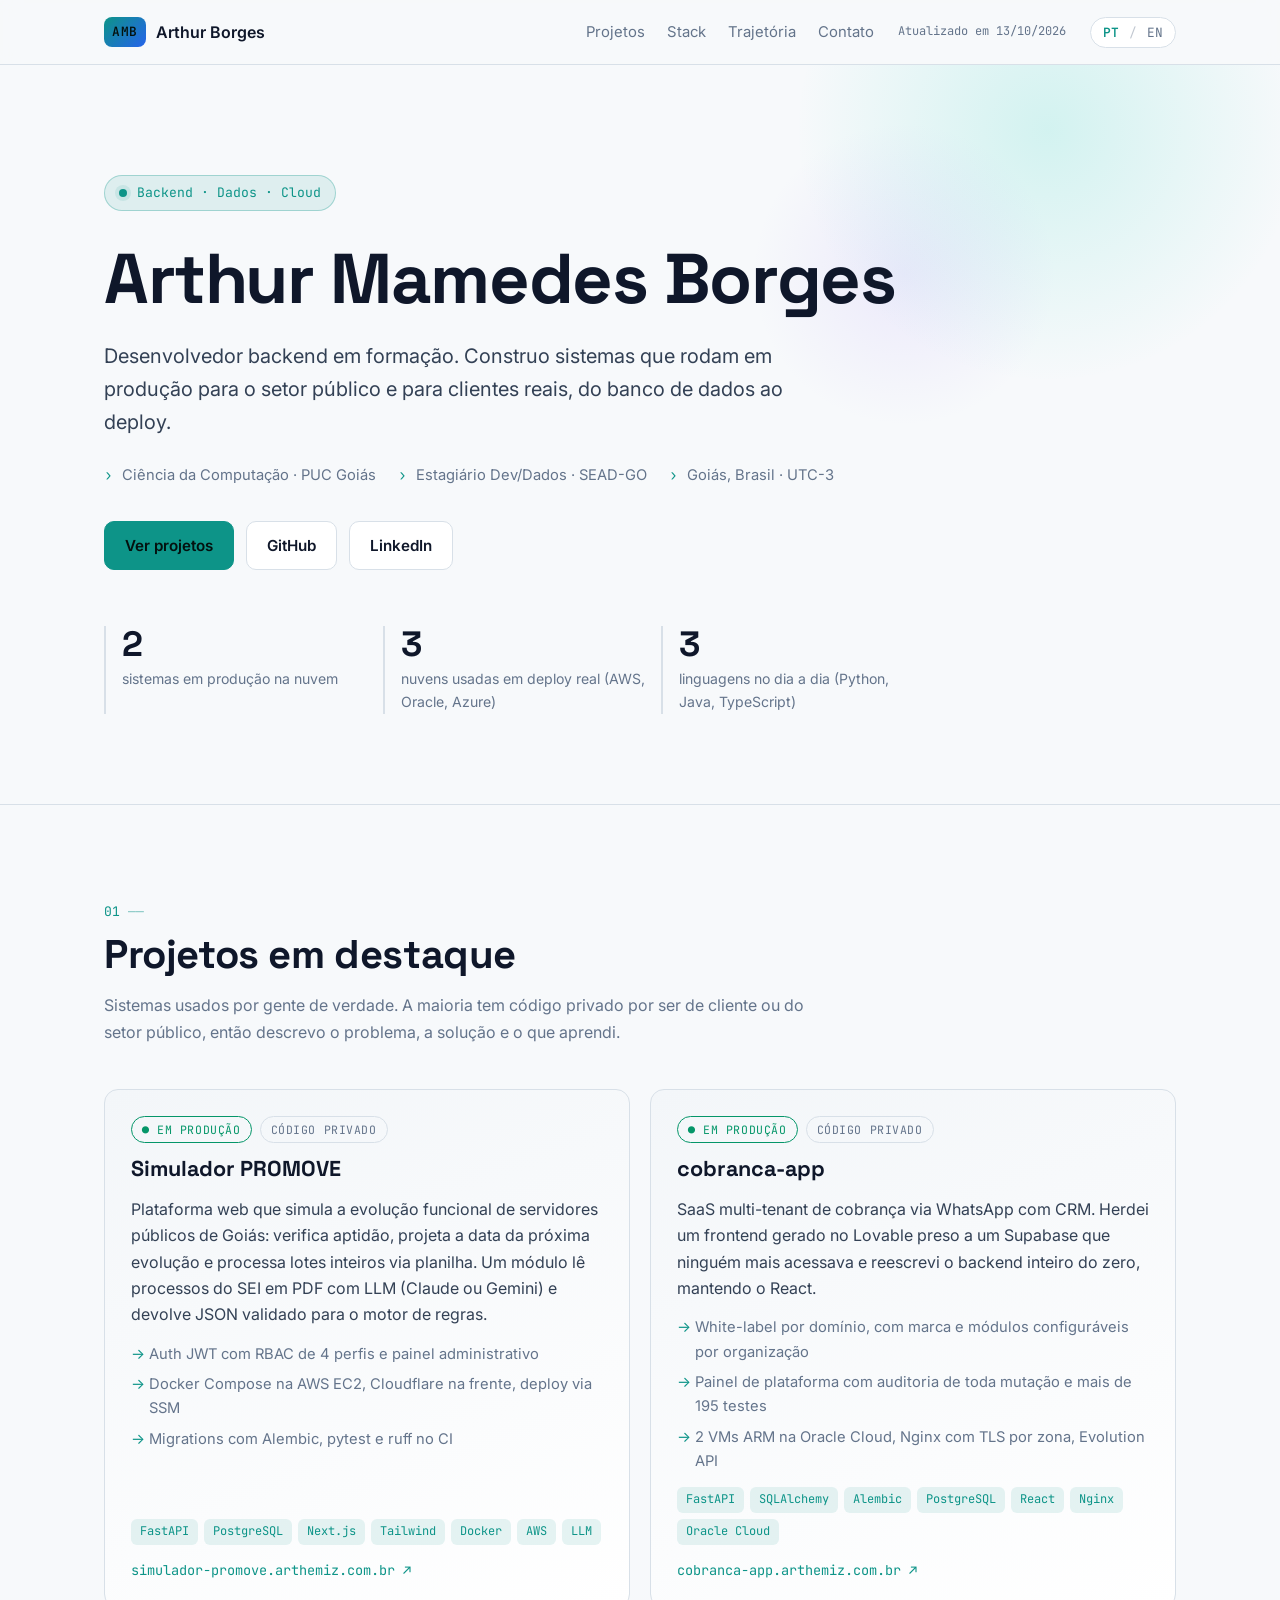
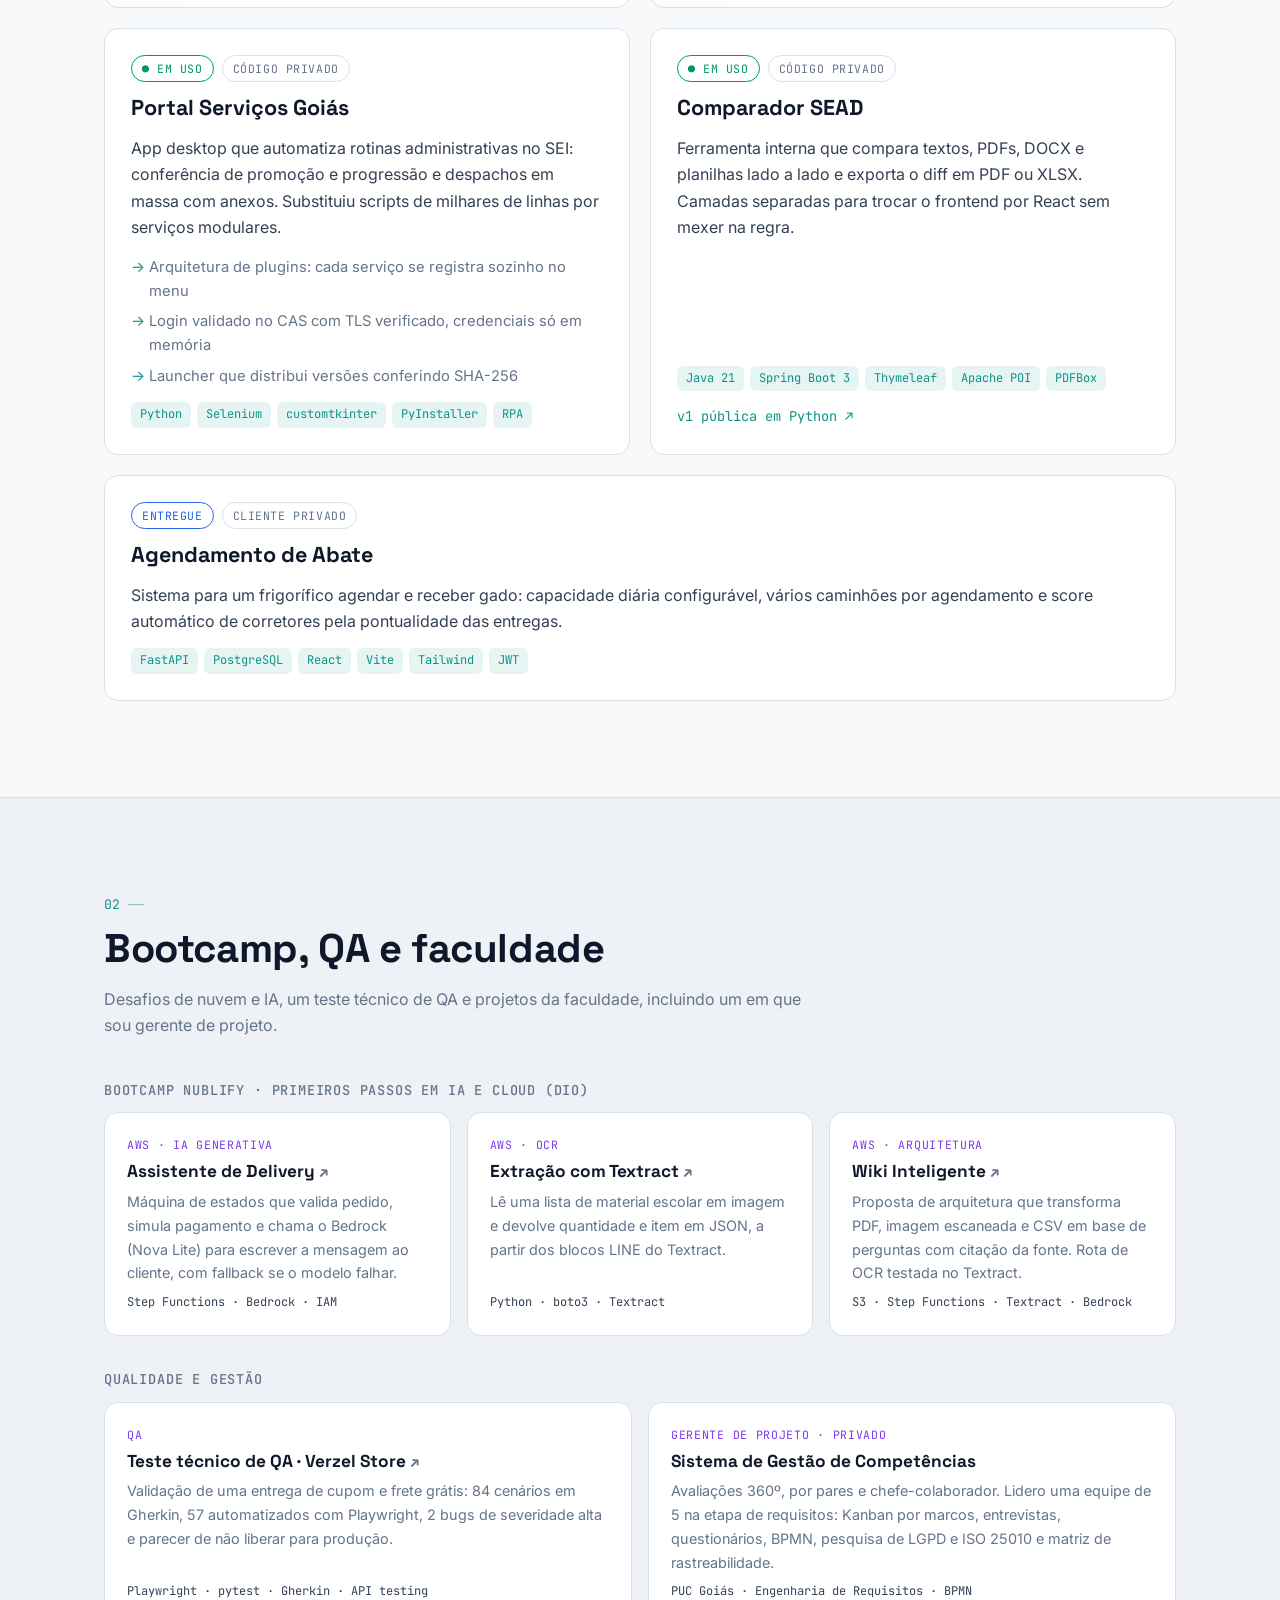
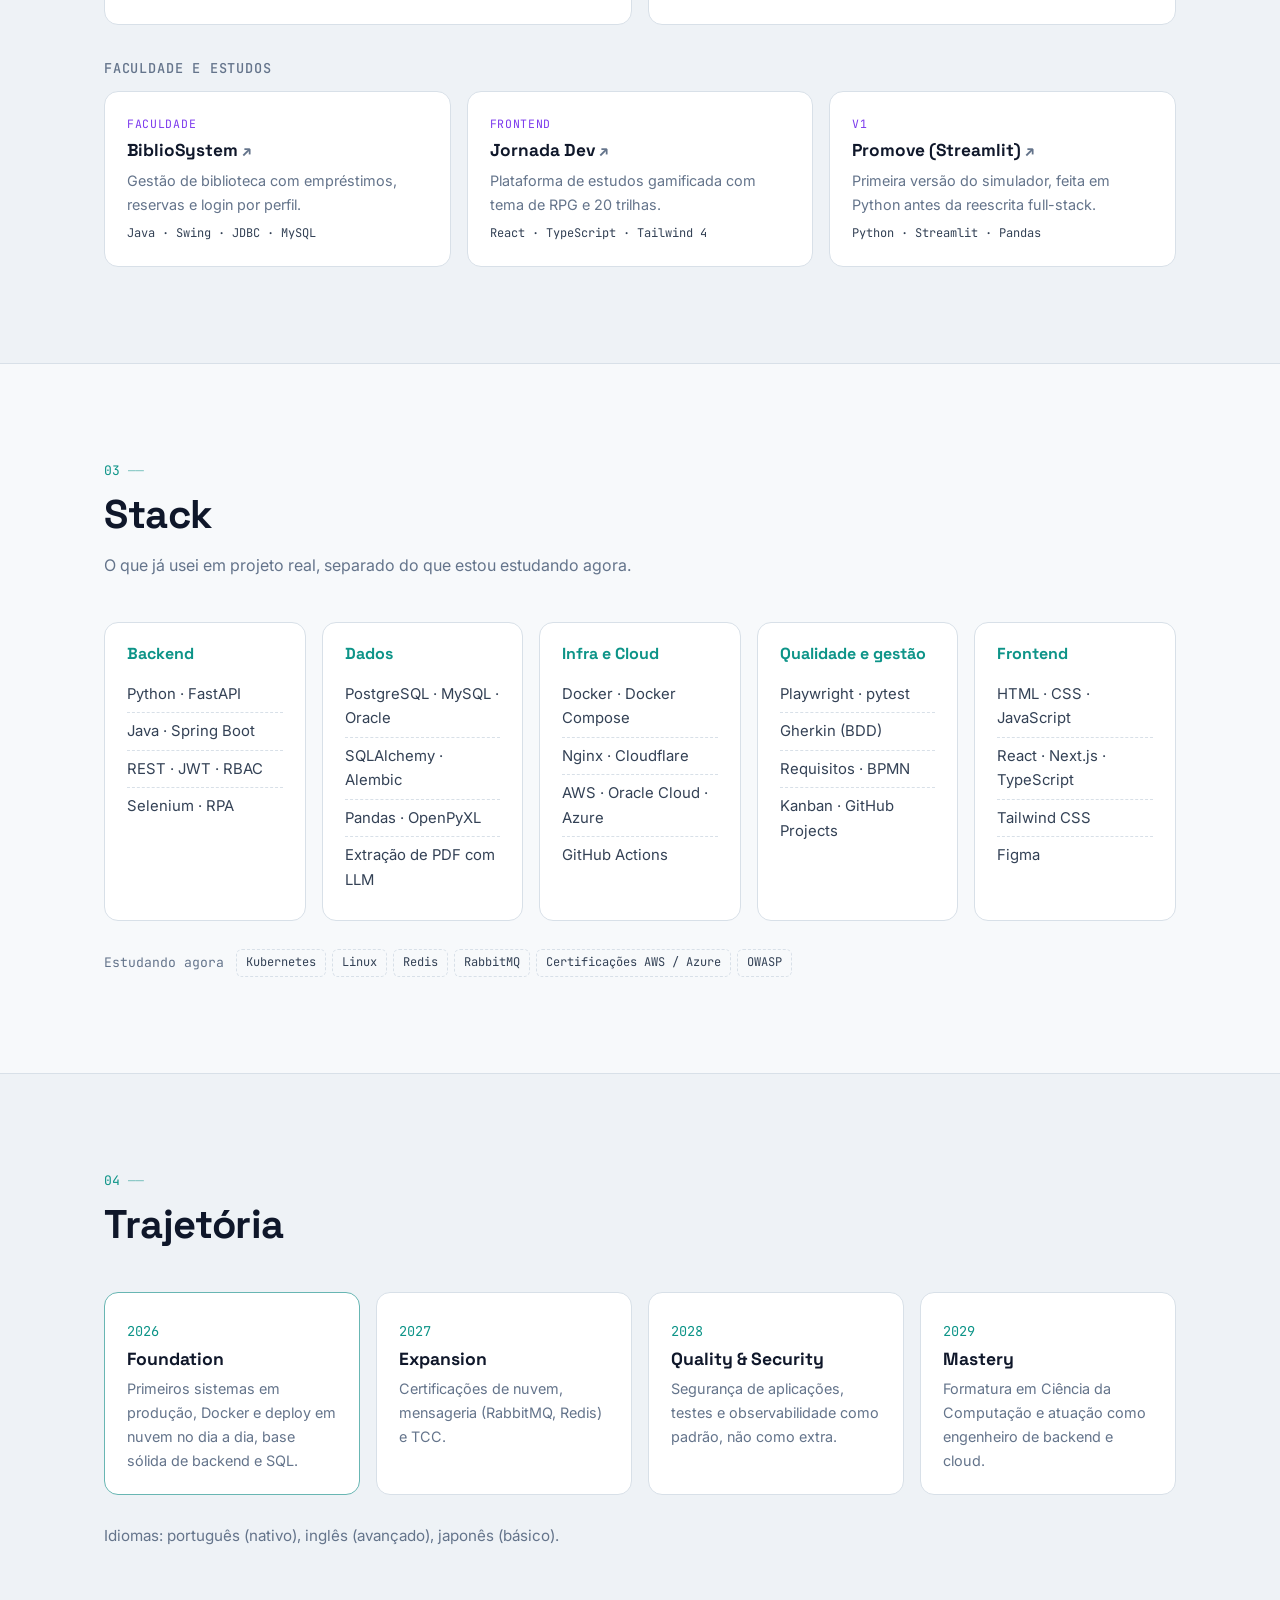
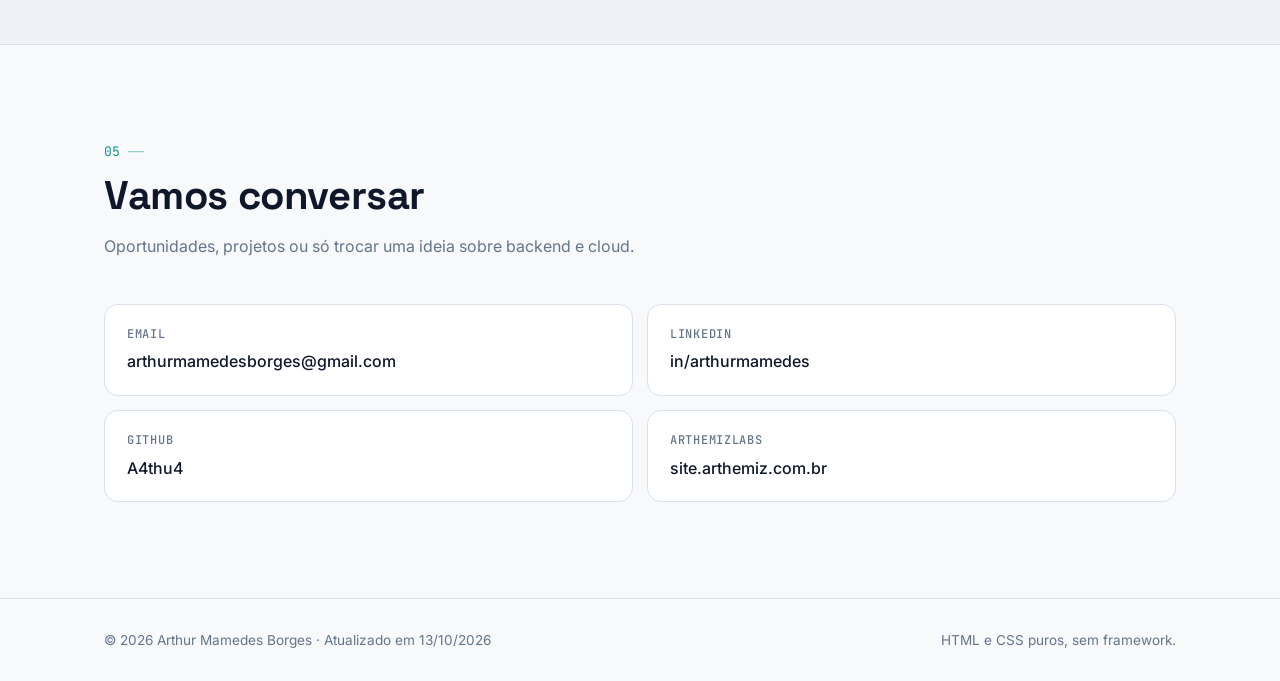
==== commit 7ce91864: "feat(portfolio): show last updated date" ====
--- a/docs/index.html
+++ b/docs/index.html
@@ -34,6 +34,7 @@
         <a href="#trajetoria"><span data-lang="pt">Trajetória</span><span data-lang="en">Path</span></a>
         <a href="#contato"><span data-lang="pt">Contato</span><span data-lang="en">Contact</span></a>
       </nav>
+      <span class="updated" title="Última atualização"><span data-lang="pt">Atualizado em 13/10/2026</span><span data-lang="en">Updated Oct 13, 2026</span></span>
       <button class="lang-toggle" type="button" id="lang-toggle" aria-label="Mudar idioma / Change language">
         <span class="lang-opt" data-opt="pt">PT</span>
         <span class="lang-sep">/</span>
@@ -158,6 +159,7 @@
               <span data-lang="en">Internal tool that compares text, PDF, DOCX and spreadsheets side by side and exports the diff as PDF or XLSX. Layers are split so the frontend can move to React without touching business logic.</span>
             </p>
             <ul class="tags"><li>Java 21</li><li>Spring Boot 3</li><li>Thymeleaf</li><li>Apache POI</li><li>PDFBox</li></ul>
+            <a class="project-link" href="https://github.com/A4thu4/Comparador" target="_blank" rel="noopener"><span data-lang="pt">v1 pública em Python ↗</span><span data-lang="en">Public v1 in Python ↗</span></a>
           </article>
 
           <article class="project">
@@ -240,6 +242,12 @@
             <p><span data-lang="pt">Plataforma de estudos gamificada com tema de RPG e 20 trilhas.</span><span data-lang="en">Gamified, RPG-themed learning platform with 20 tracks.</span></p>
             <span class="mini-tags">React · TypeScript · Tailwind 4</span>
           </a>
+          <a class="mini" href="https://github.com/A4thu4/Promove" target="_blank" rel="noopener">
+            <span class="mini-kind">v1</span>
+            <h3>Promove (Streamlit)</h3>
+            <p><span data-lang="pt">Primeira versão do simulador, feita em Python antes da reescrita full-stack.</span><span data-lang="en">First version of the simulator, built in Python before the full-stack rewrite.</span></p>
+            <span class="mini-tags">Python · Streamlit · Pandas</span>
+          </a>
         </div>
       </div>
     </section>
@@ -355,7 +363,7 @@
 
   <footer class="footer">
     <div class="wrap footer-inner">
-      <span>© 2026 Arthur Mamedes Borges</span>
+      <span>© 2026 Arthur Mamedes Borges · <span class="updated-foot"><span data-lang="pt">Atualizado em 13/10/2026</span><span data-lang="en">Updated Oct 13, 2026</span></span></span>
       <span class="footer-note"><span data-lang="pt">HTML e CSS puros, sem framework.</span><span data-lang="en">Plain HTML and CSS, no framework.</span></span>
     </div>
   </footer>
--- a/docs/style.css
+++ b/docs/style.css
@@ -270,6 +270,10 @@
 .footer { padding: 30px 0; font-size: 0.85rem; color: var(--muted); }
 .footer-inner { display: flex; flex-wrap: wrap; justify-content: space-between; gap: 10px; }
 
+/* ---------- Última atualização ---------- */
+.updated { font-family: var(--font-mono); font-size: 0.75rem; color: var(--muted); white-space: nowrap; }
+@media (max-width: 960px) { .updated { display: none; } }
+
 /* ---------- Responsivo ---------- */
 @media (max-width: 960px) {
   .mini-grid { grid-template-columns: repeat(2, 1fr); }
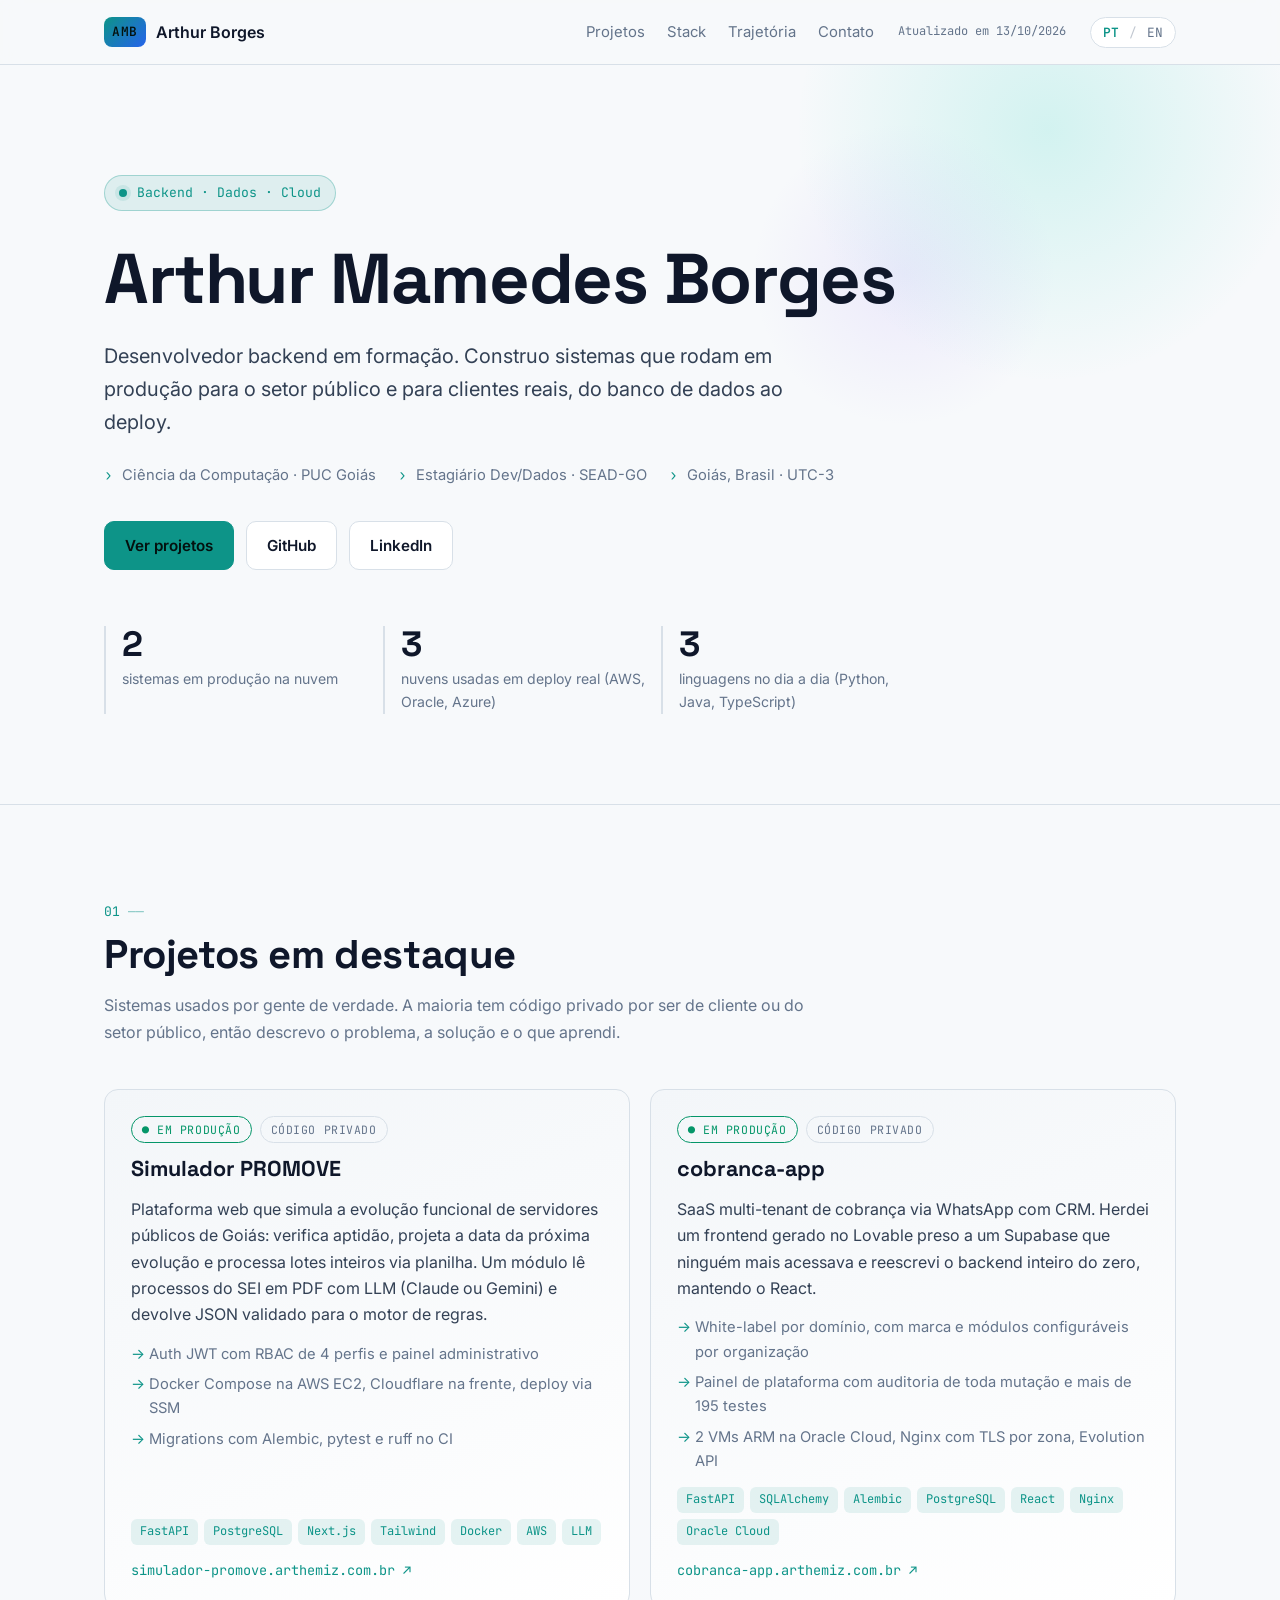
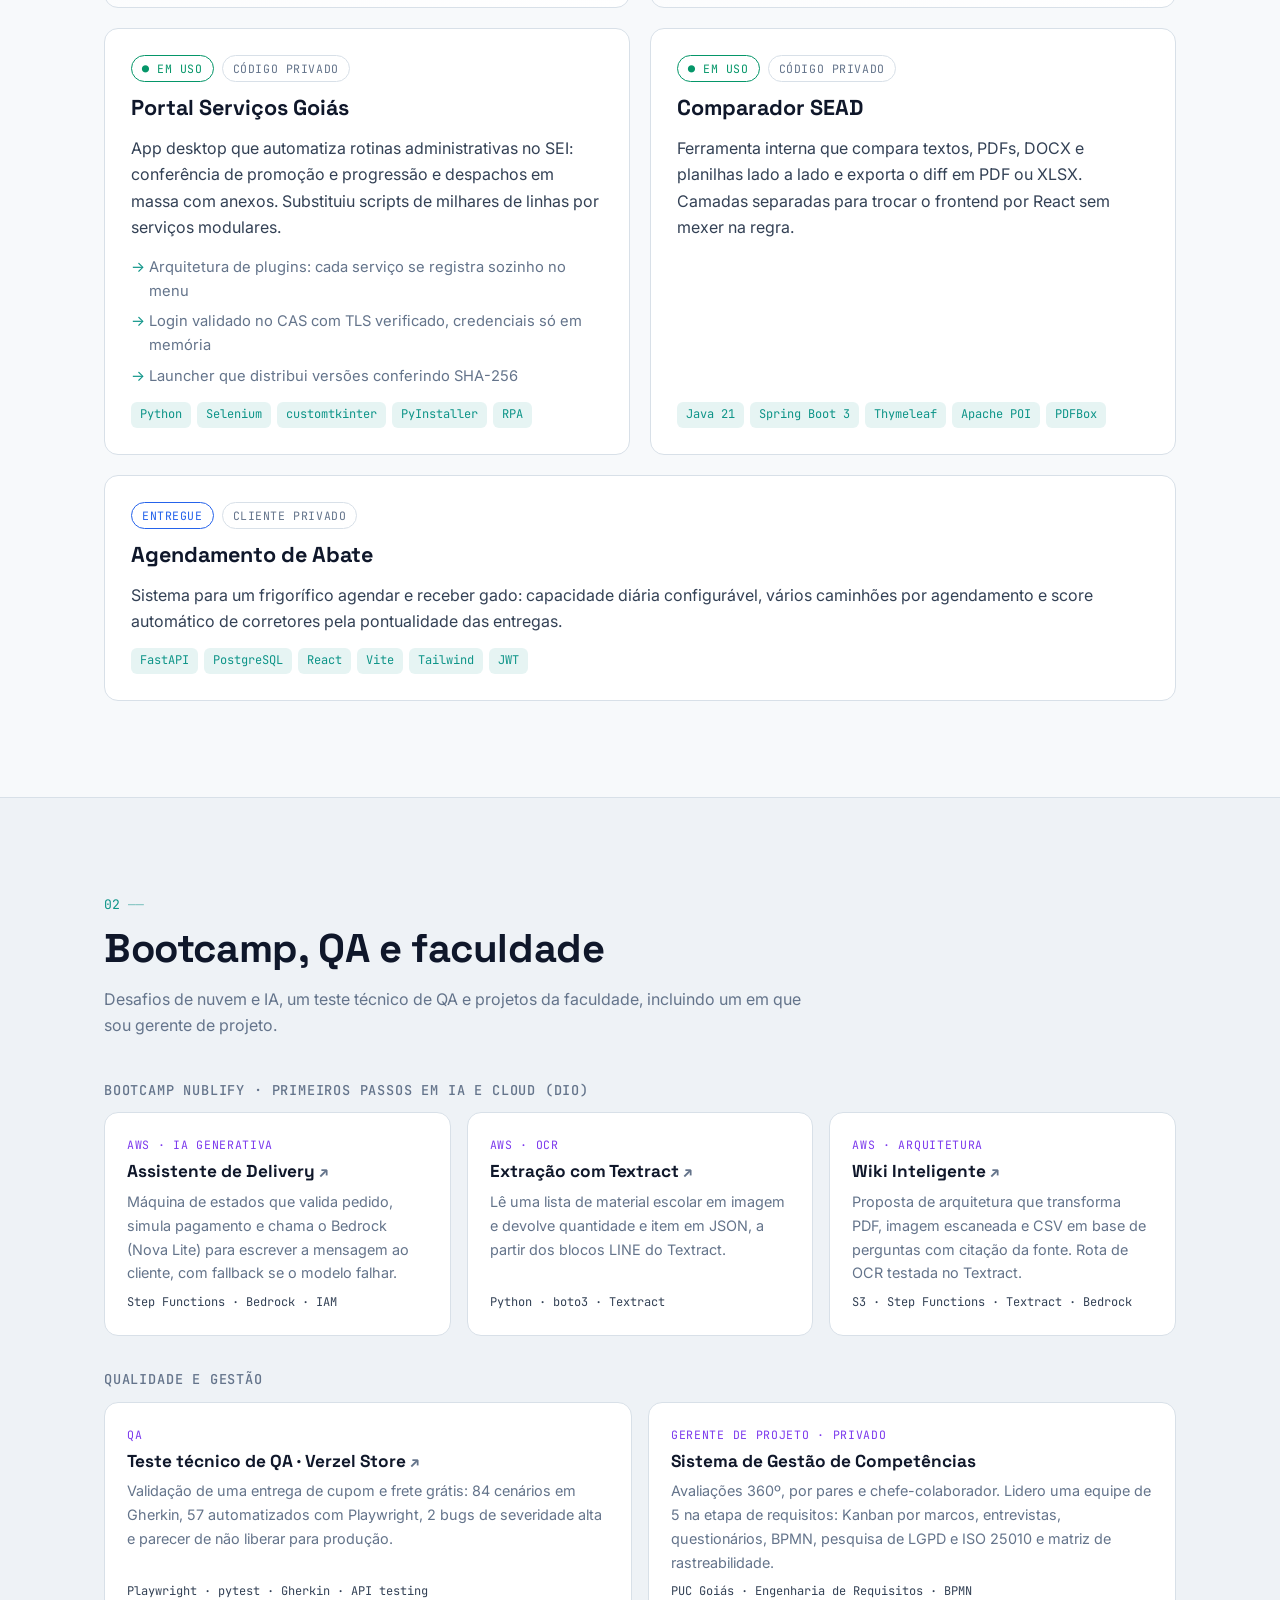
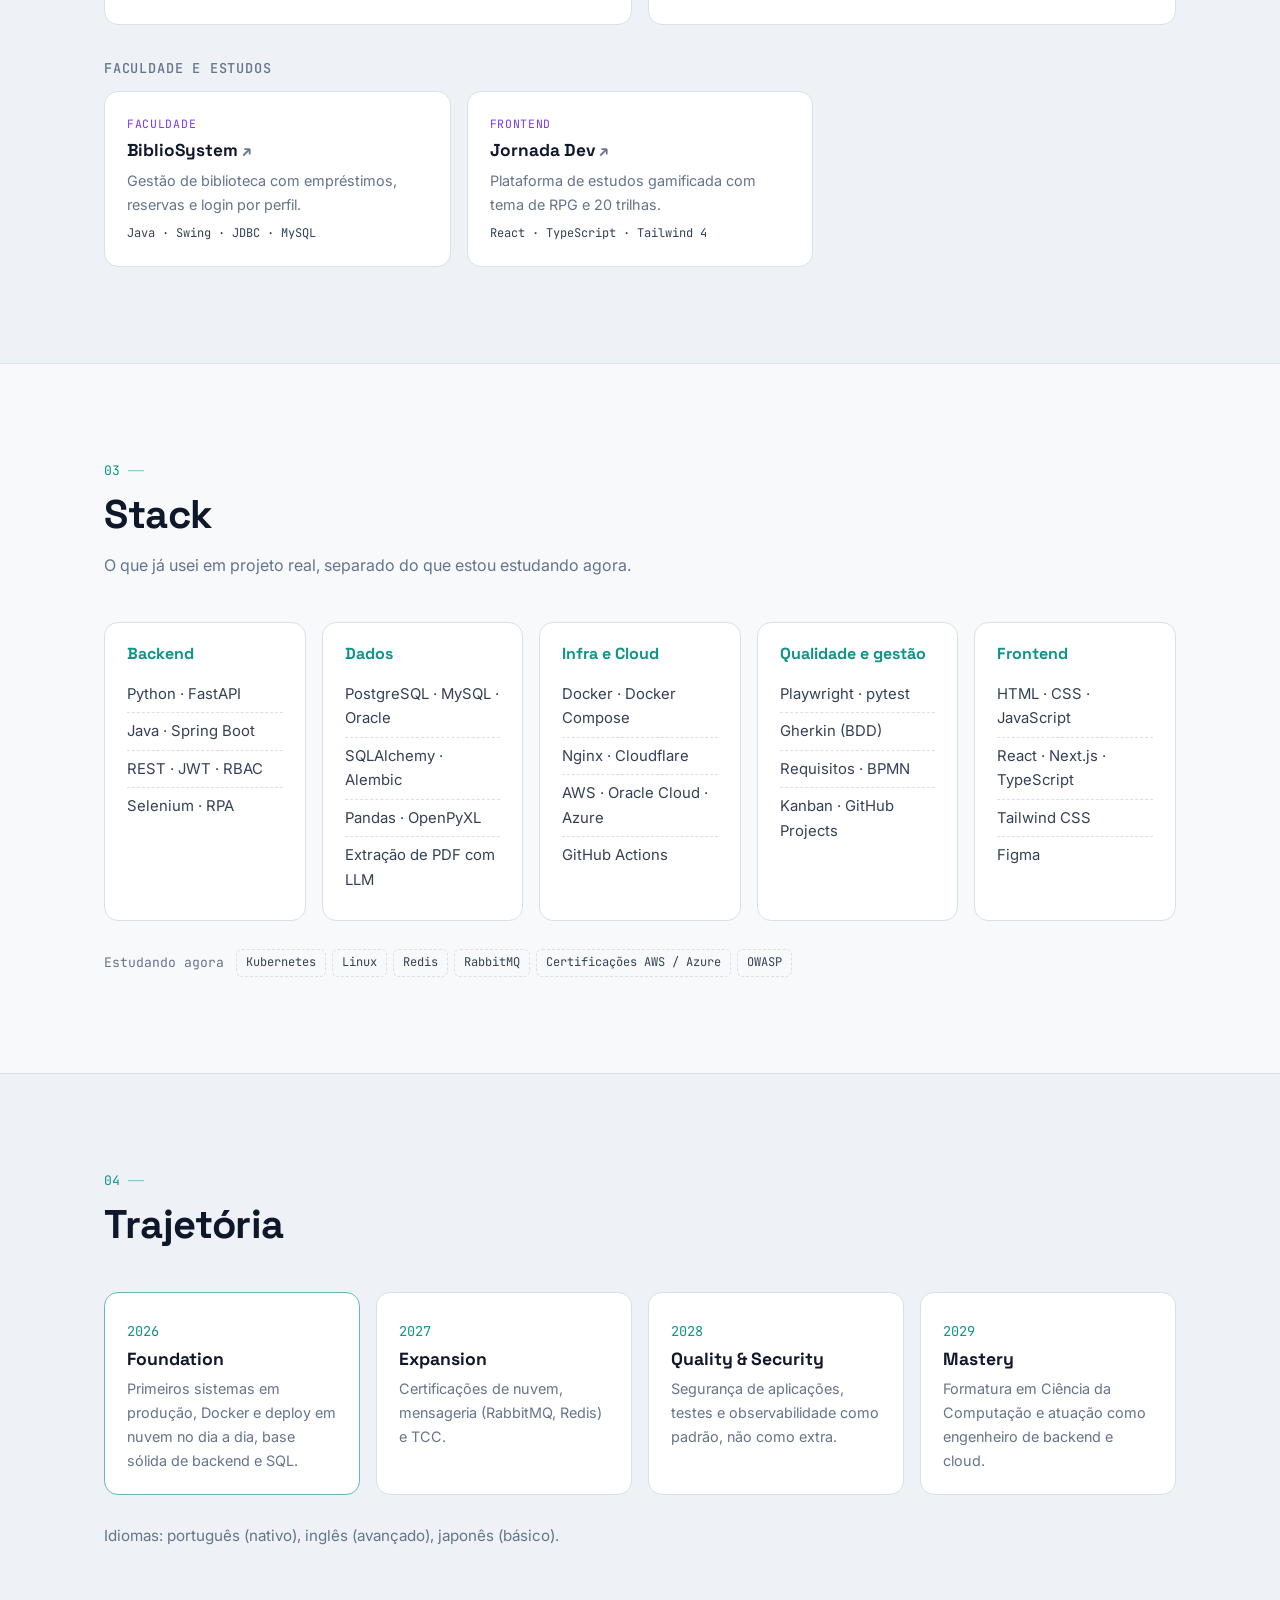
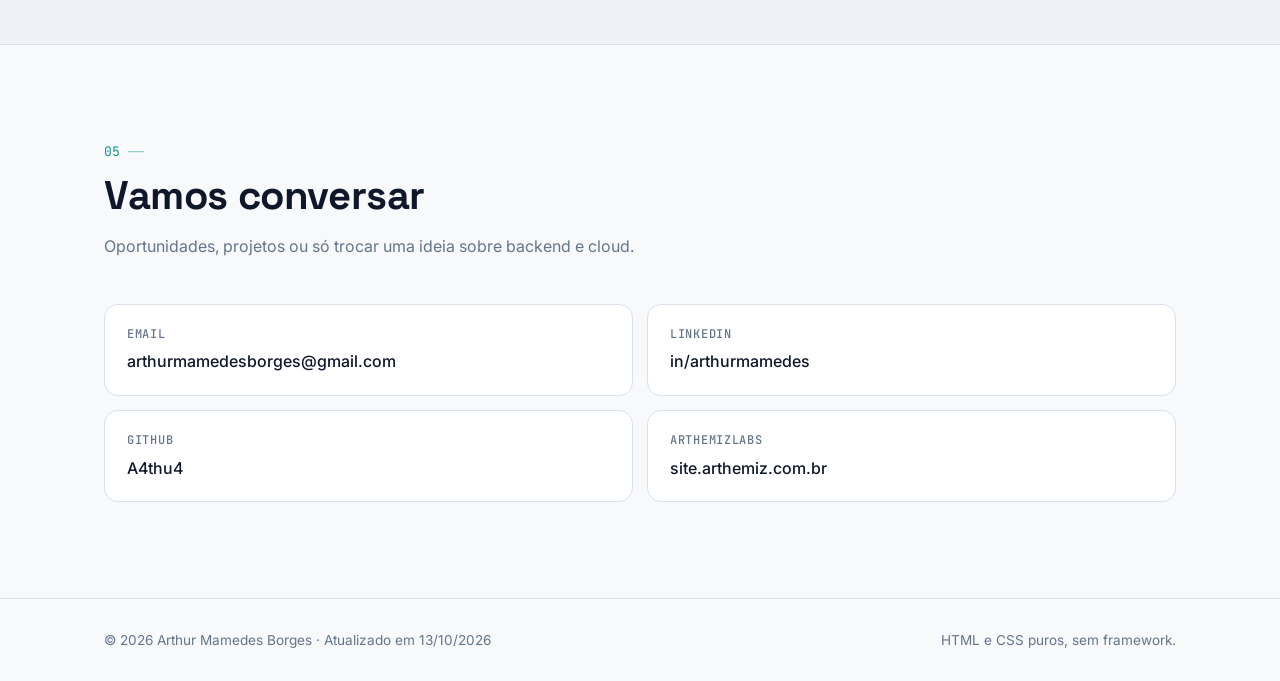
==== commit 37c31a4f: "Merge remote-tracking branch 'origin/feat/portfolio-bilingue-projetos-reais' into feat/portfolio-bil" ====
--- a/docs/index.html
+++ b/docs/index.html
@@ -159,7 +159,6 @@
               <span data-lang="en">Internal tool that compares text, PDF, DOCX and spreadsheets side by side and exports the diff as PDF or XLSX. Layers are split so the frontend can move to React without touching business logic.</span>
             </p>
             <ul class="tags"><li>Java 21</li><li>Spring Boot 3</li><li>Thymeleaf</li><li>Apache POI</li><li>PDFBox</li></ul>
-            <a class="project-link" href="https://github.com/A4thu4/Comparador" target="_blank" rel="noopener"><span data-lang="pt">v1 pública em Python ↗</span><span data-lang="en">Public v1 in Python ↗</span></a>
           </article>
 
           <article class="project">
@@ -241,12 +240,6 @@
             <h3>Jornada Dev</h3>
             <p><span data-lang="pt">Plataforma de estudos gamificada com tema de RPG e 20 trilhas.</span><span data-lang="en">Gamified, RPG-themed learning platform with 20 tracks.</span></p>
             <span class="mini-tags">React · TypeScript · Tailwind 4</span>
-          </a>
-          <a class="mini" href="https://github.com/A4thu4/Promove" target="_blank" rel="noopener">
-            <span class="mini-kind">v1</span>
-            <h3>Promove (Streamlit)</h3>
-            <p><span data-lang="pt">Primeira versão do simulador, feita em Python antes da reescrita full-stack.</span><span data-lang="en">First version of the simulator, built in Python before the full-stack rewrite.</span></p>
-            <span class="mini-tags">Python · Streamlit · Pandas</span>
           </a>
         </div>
       </div>
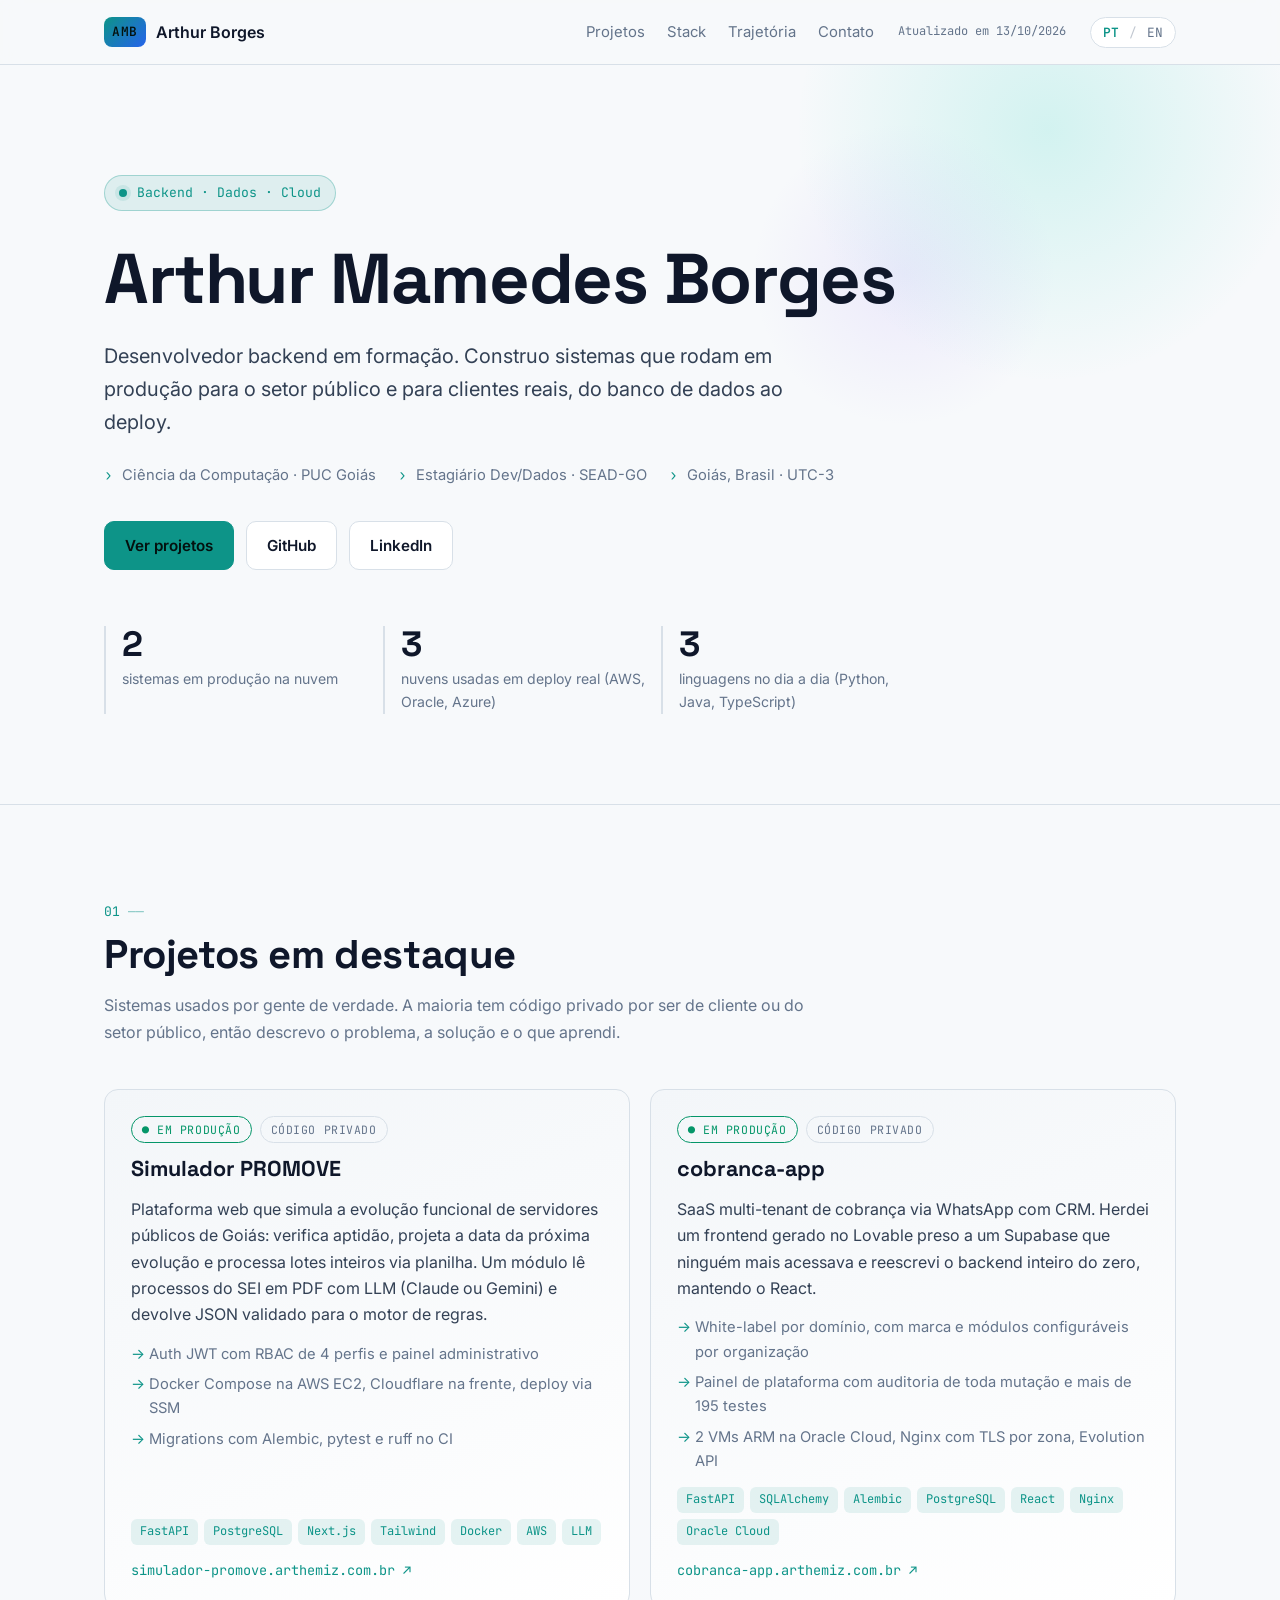
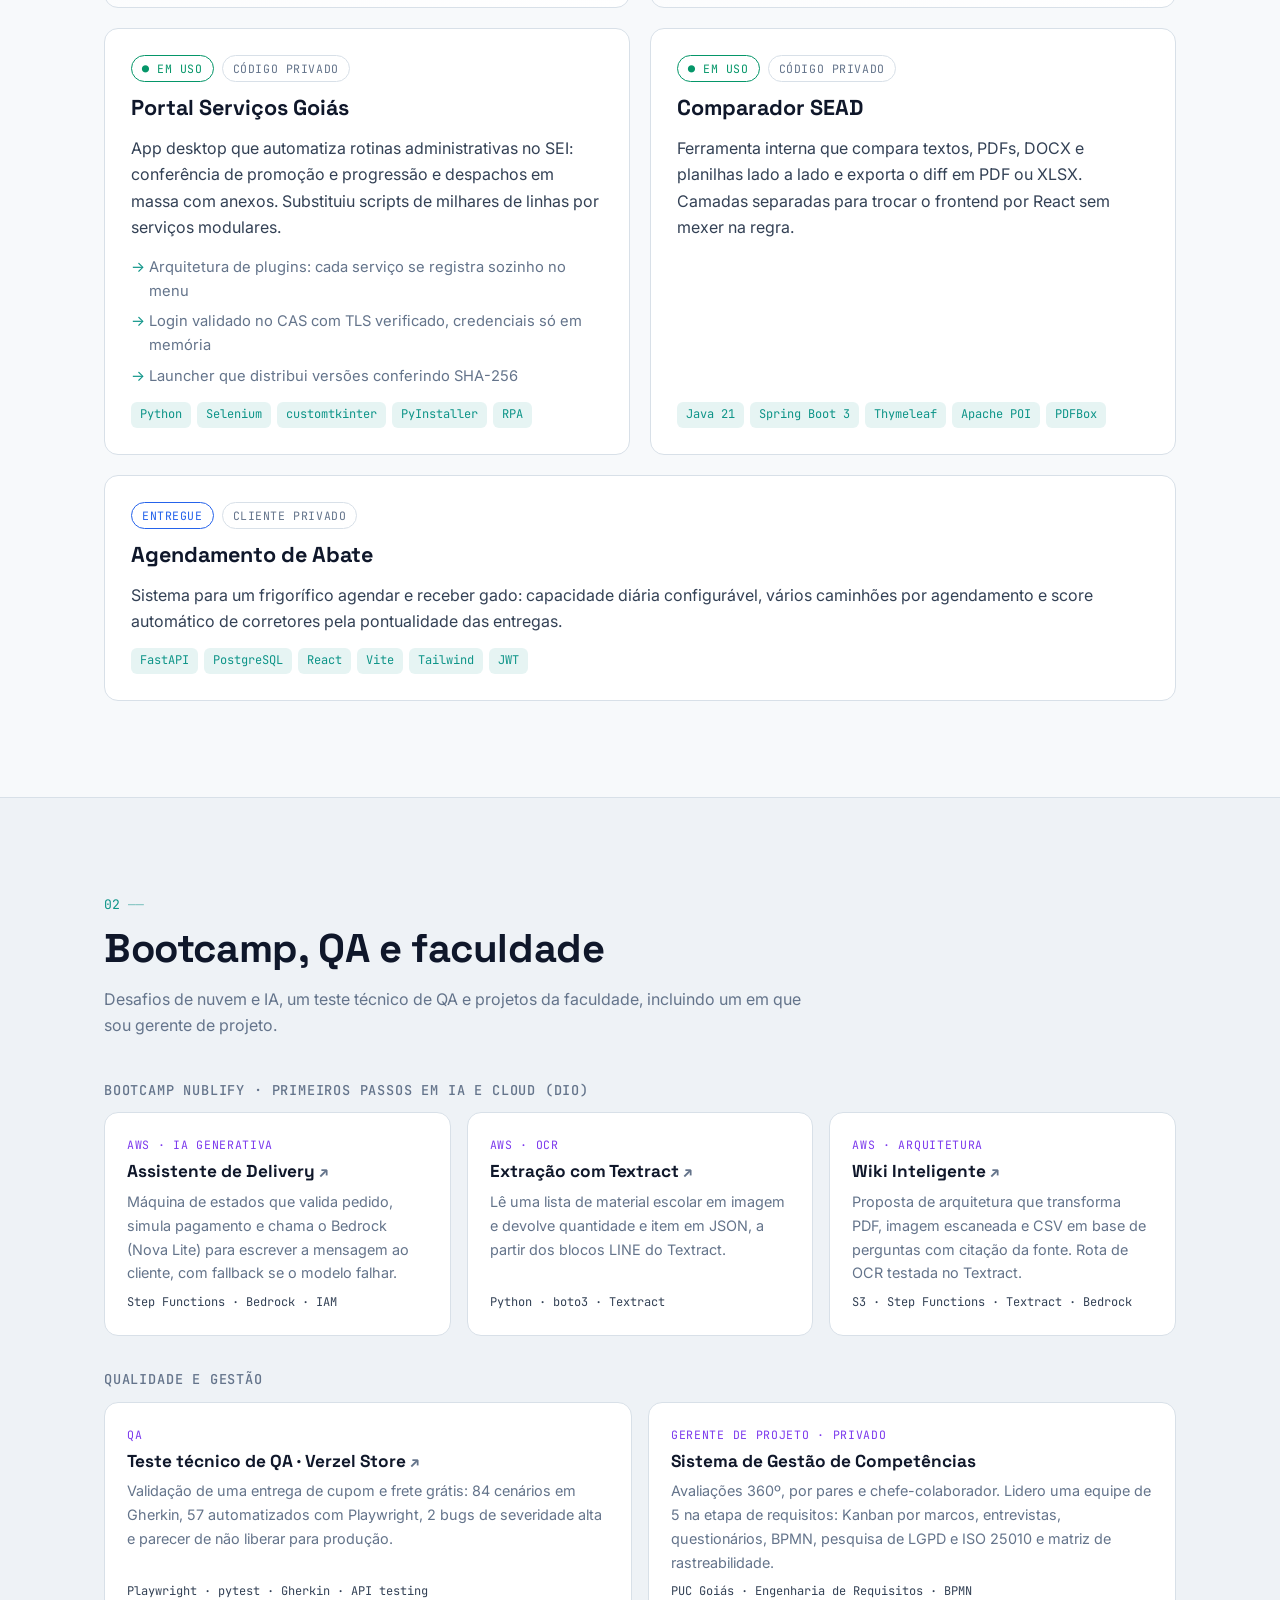
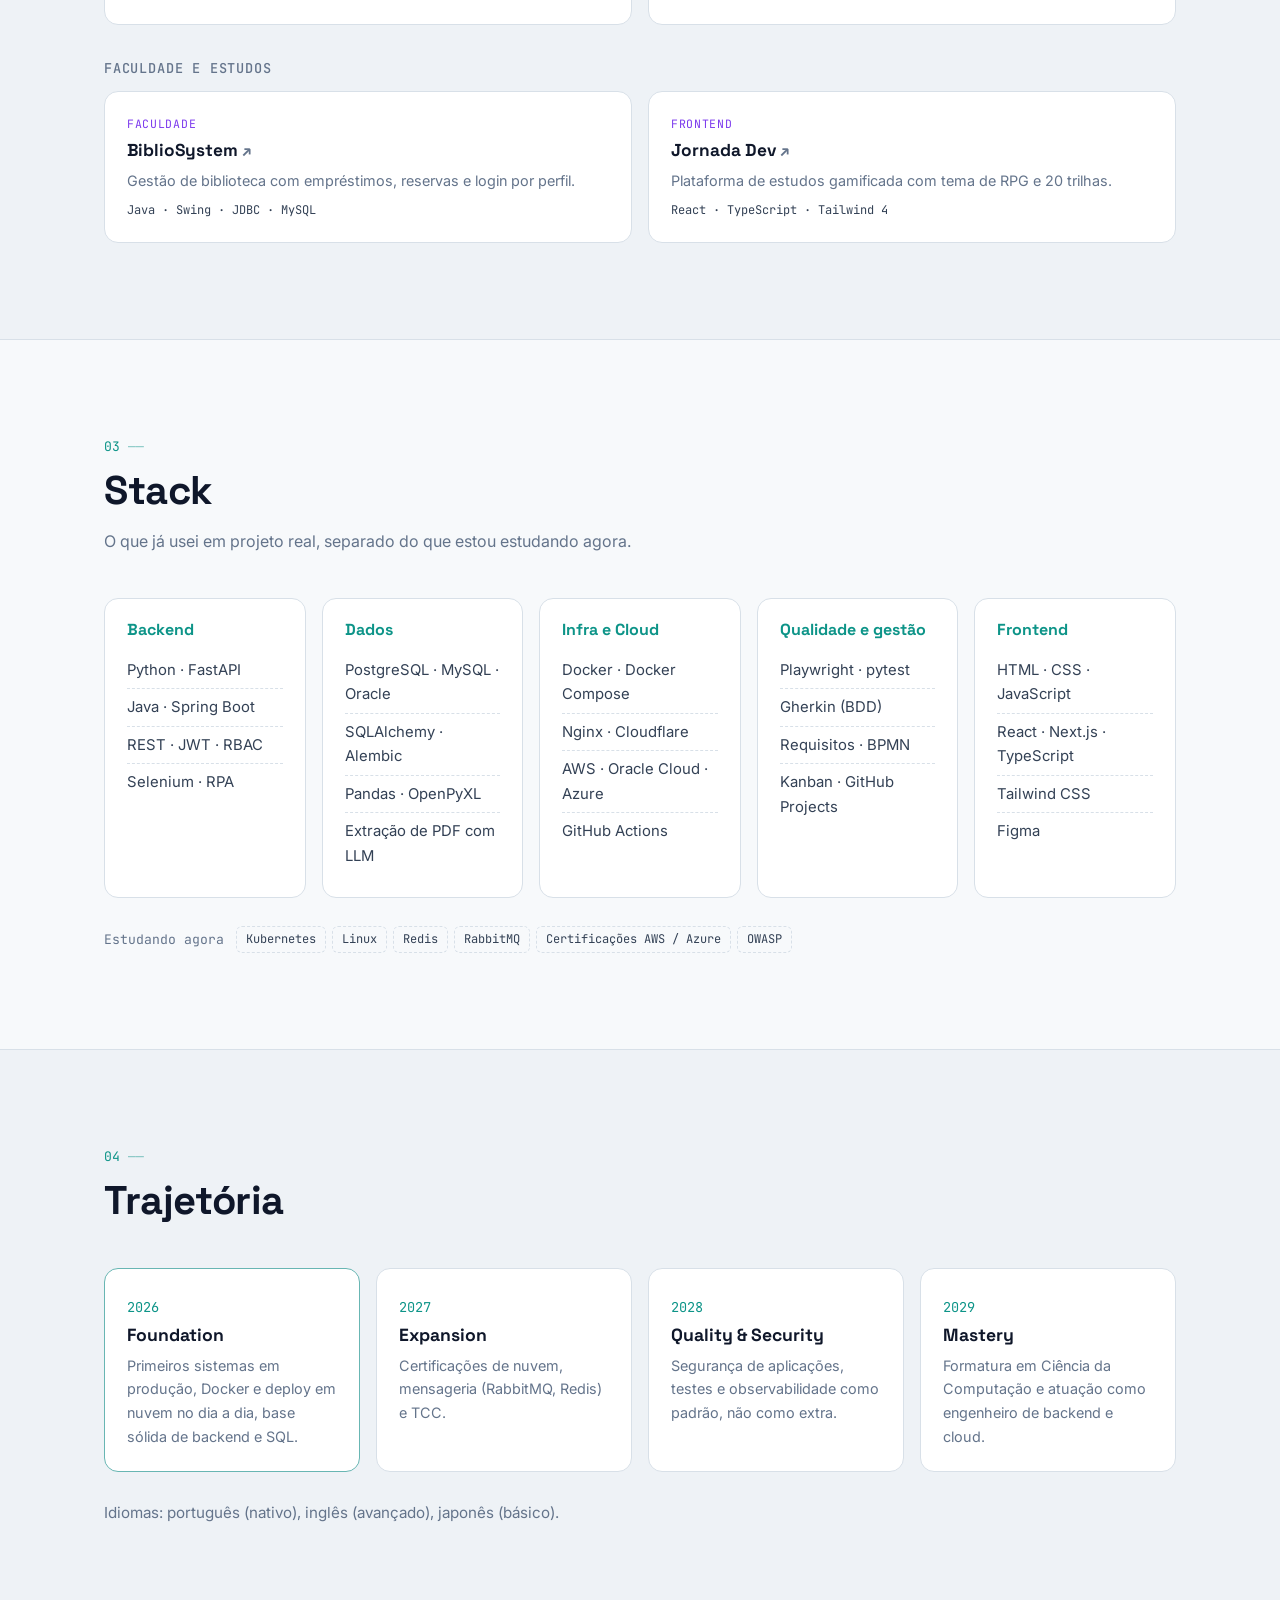
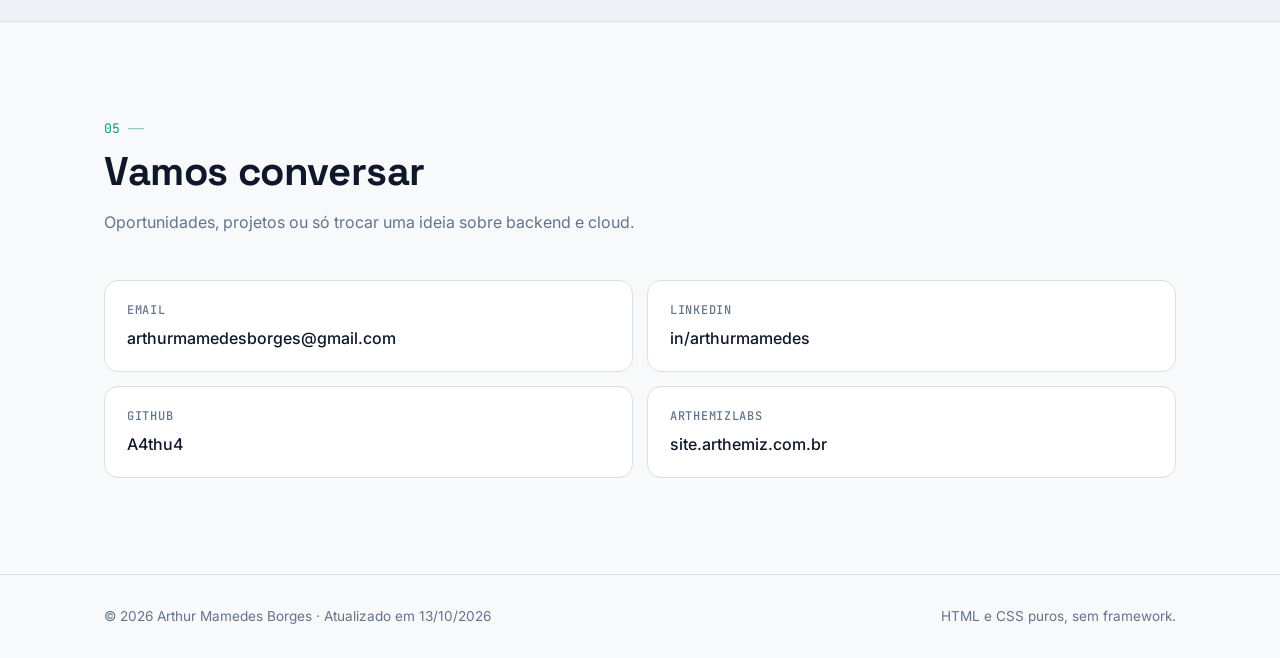
==== commit a46a4e7d: "fix(portfolio): drop leftover v1 links and balance studies grid" ====
--- a/docs/index.html
+++ b/docs/index.html
@@ -228,7 +228,7 @@
         </div>
 
         <h3 class="group-title"><span data-lang="pt">Faculdade e estudos</span><span data-lang="en">University and studies</span></h3>
-        <div class="mini-grid">
+        <div class="mini-grid mini-grid-2">
           <a class="mini" href="https://github.com/ArthemizLabs/biblio-system" target="_blank" rel="noopener">
             <span class="mini-kind"><span data-lang="pt">Faculdade</span><span data-lang="en">University</span></span>
             <h3>BiblioSystem</h3>
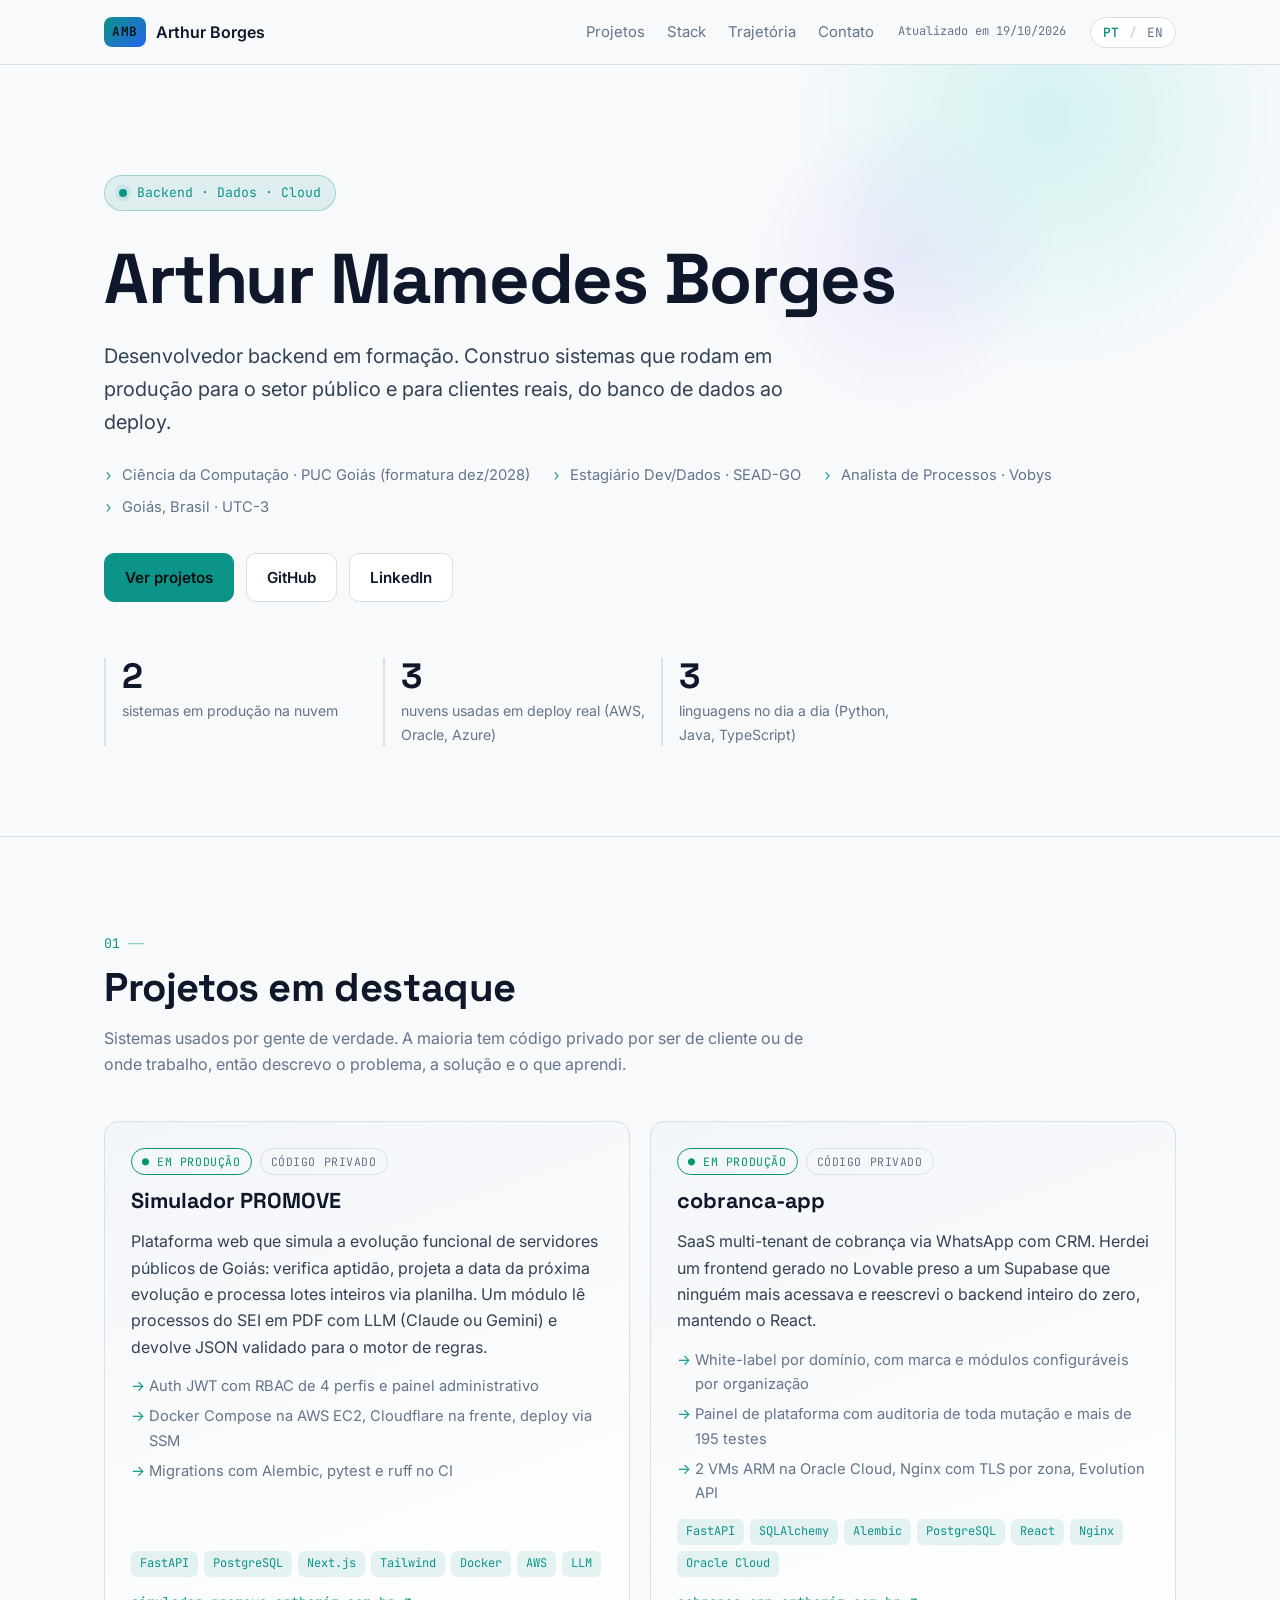
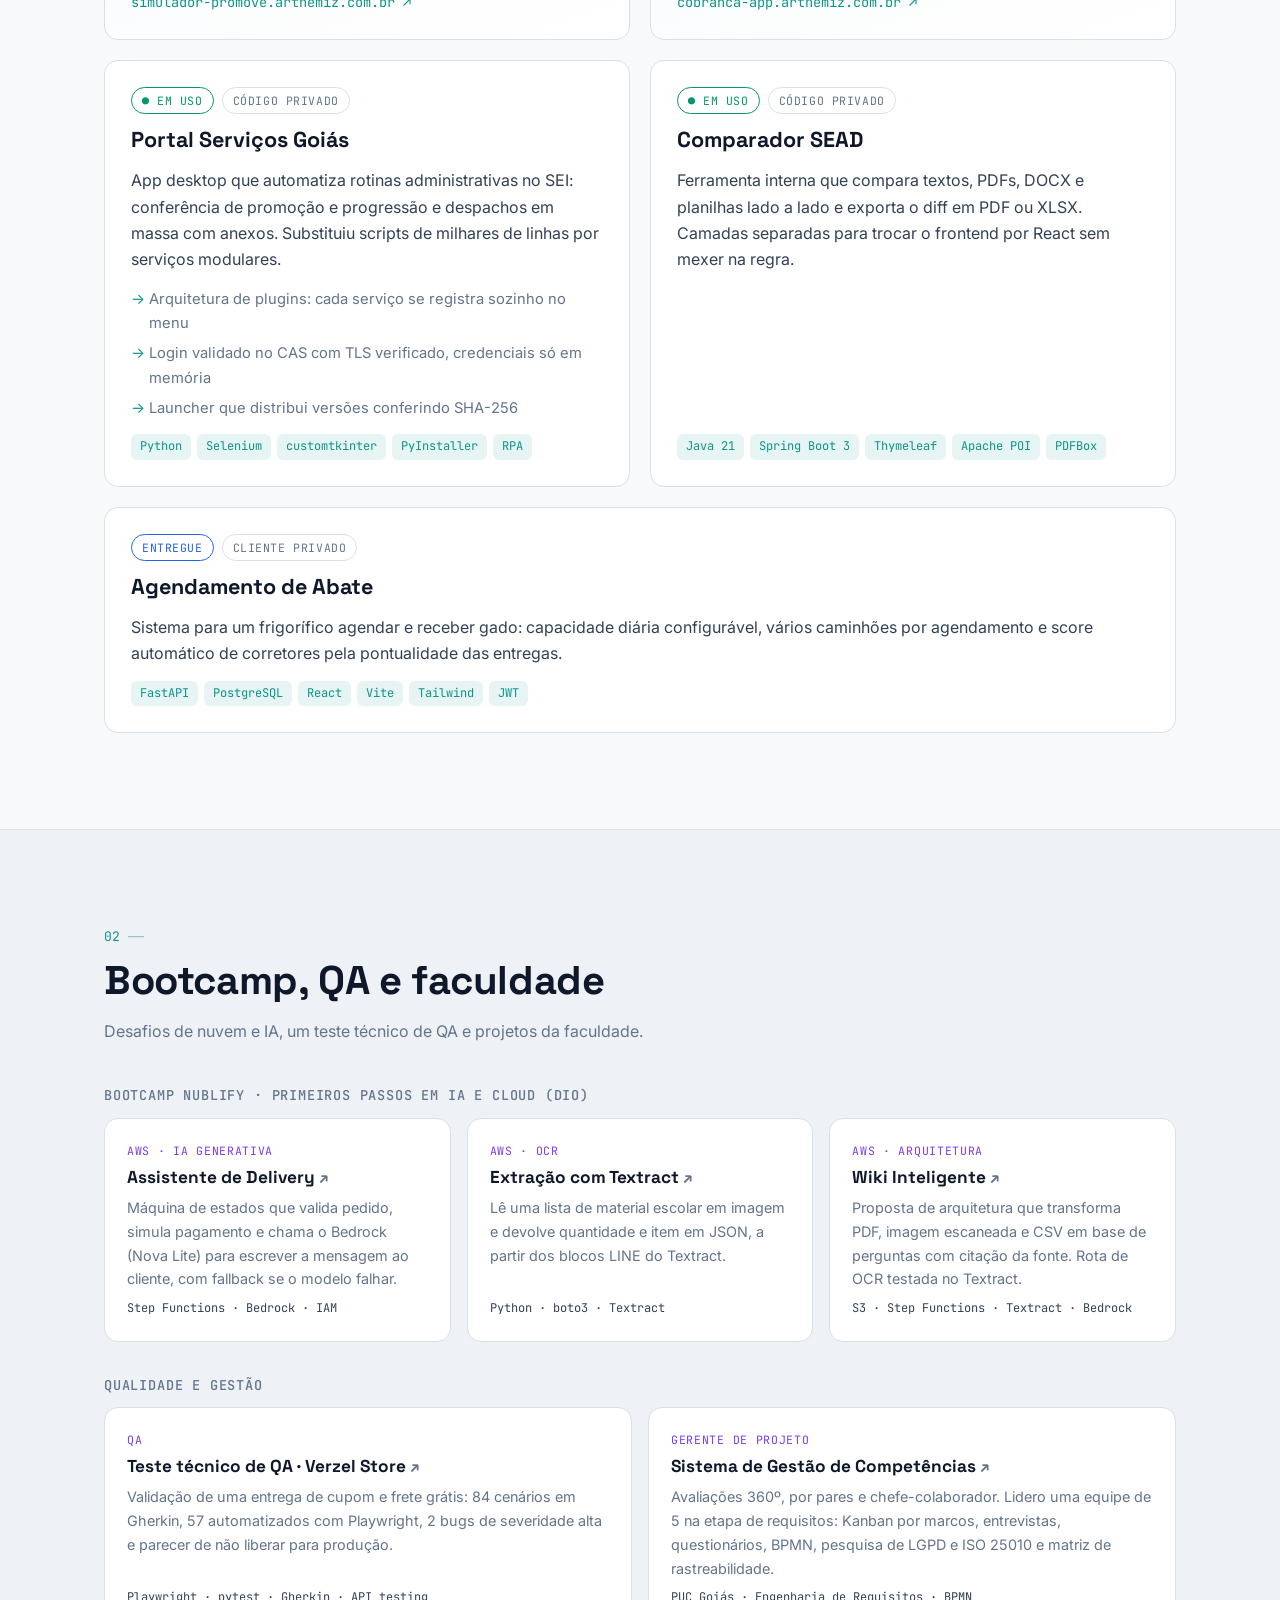
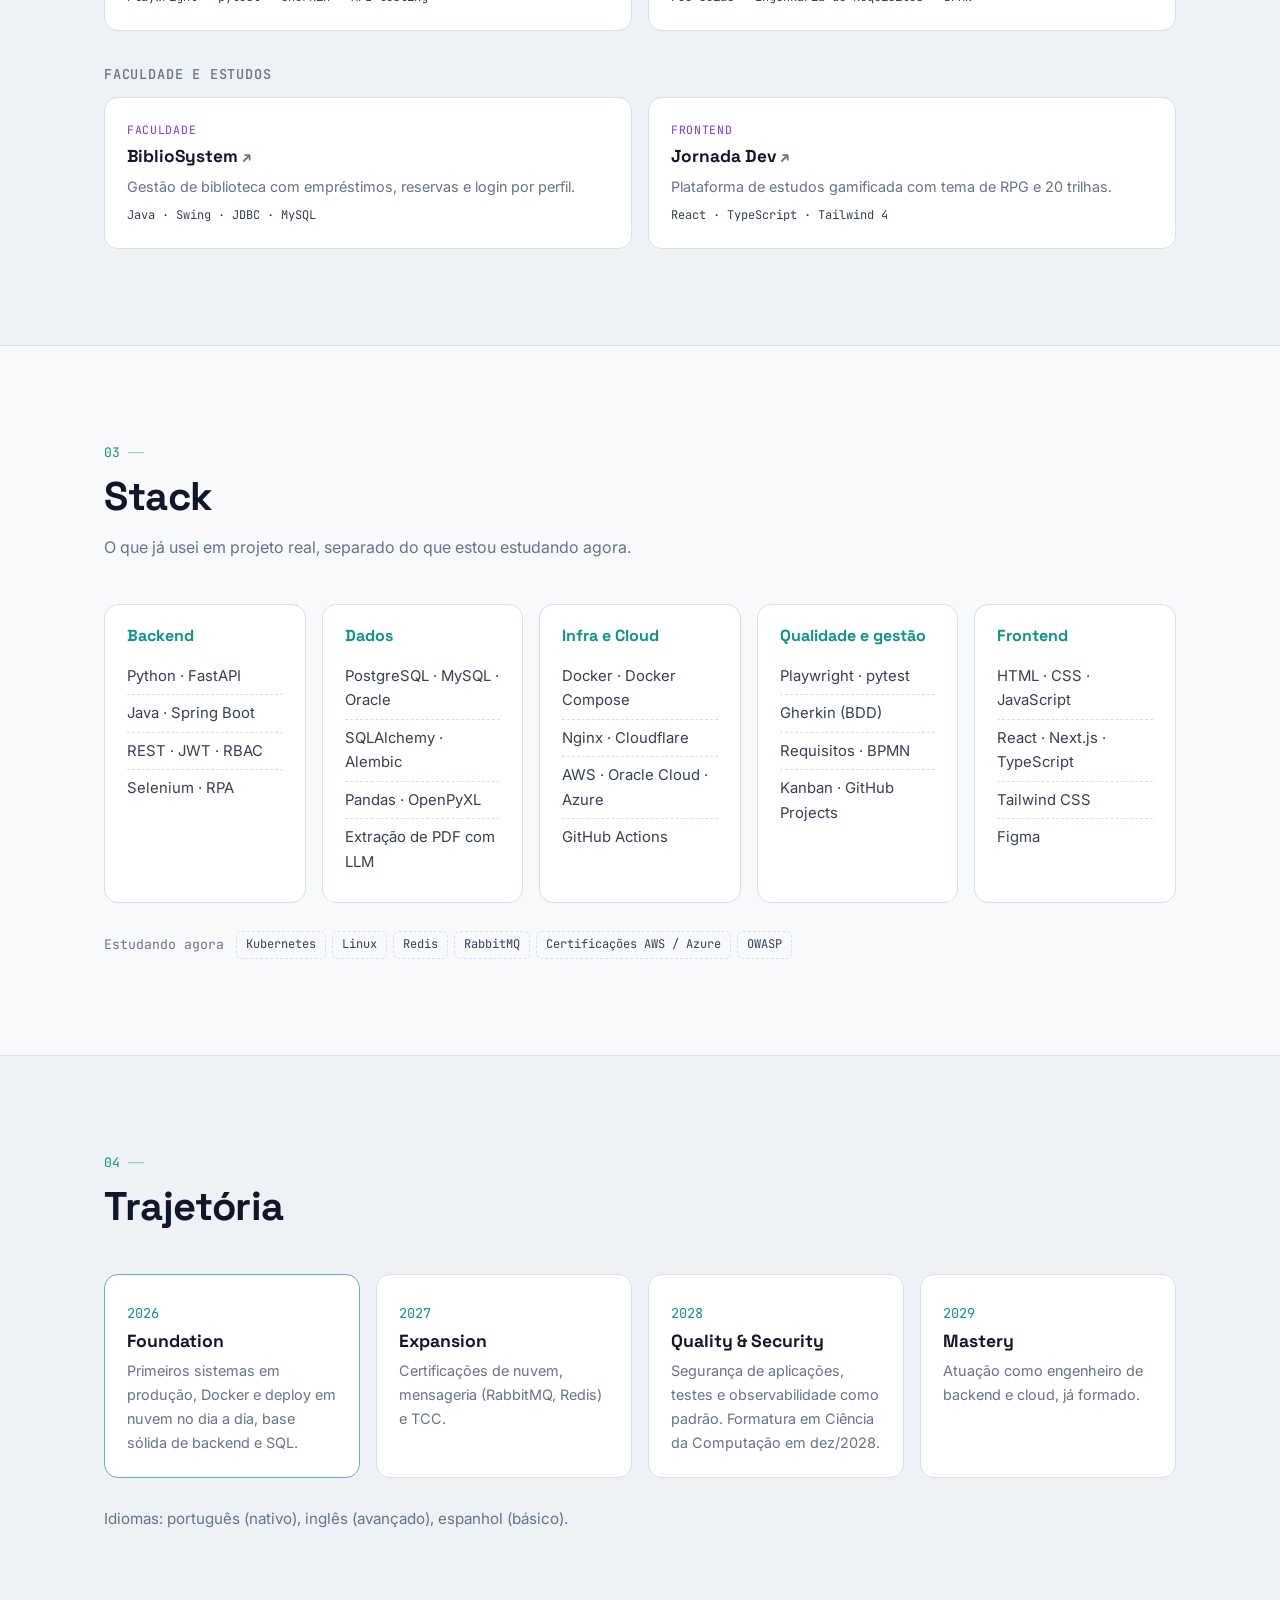
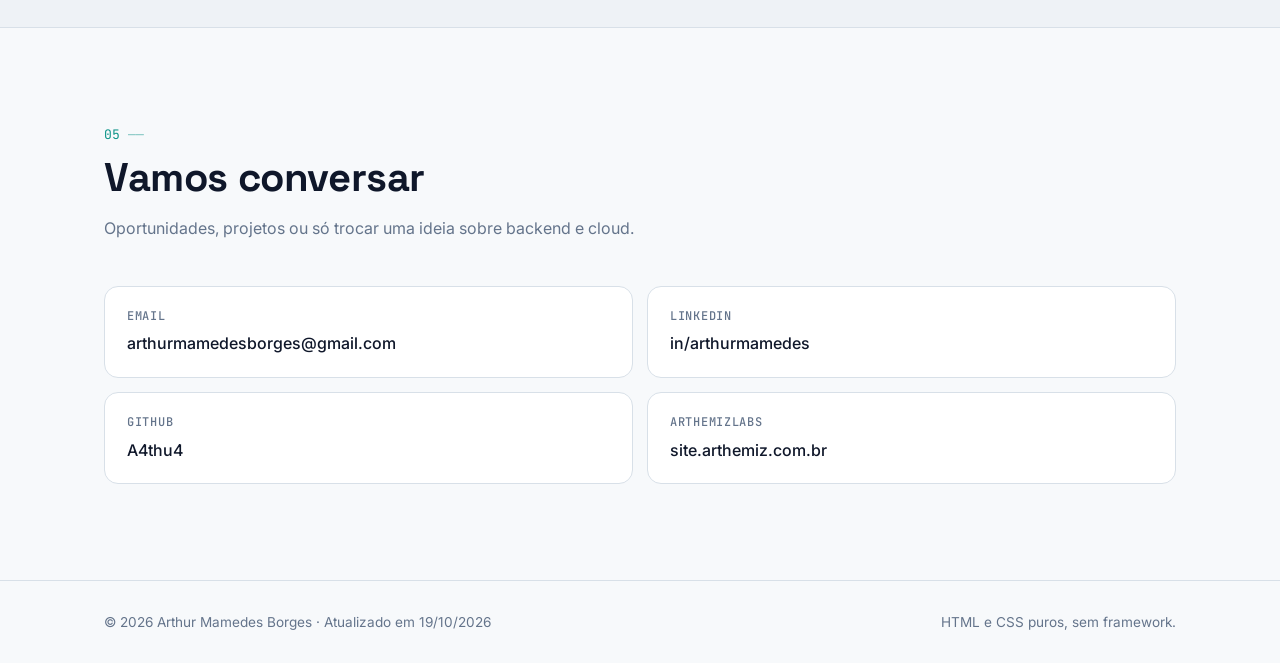
==== commit 299c7d5d: "feat(portfolio): add vobys role, graduation date and public competencies repo Also swap Japanese for" ====
--- a/docs/index.html
+++ b/docs/index.html
@@ -34,7 +34,7 @@
         <a href="#trajetoria"><span data-lang="pt">Trajetória</span><span data-lang="en">Path</span></a>
         <a href="#contato"><span data-lang="pt">Contato</span><span data-lang="en">Contact</span></a>
       </nav>
-      <span class="updated" title="Última atualização"><span data-lang="pt">Atualizado em 13/10/2026</span><span data-lang="en">Updated Oct 13, 2026</span></span>
+      <span class="updated" title="Última atualização"><span data-lang="pt">Atualizado em 19/10/2026</span><span data-lang="en">Updated Oct 19, 2026</span></span>
       <button class="lang-toggle" type="button" id="lang-toggle" aria-label="Mudar idioma / Change language">
         <span class="lang-opt" data-opt="pt">PT</span>
         <span class="lang-sep">/</span>
@@ -57,8 +57,9 @@
           <span data-lang="en">Backend developer in training. I build systems that run in production for the public sector and real clients, from the database to the deploy.</span>
         </p>
         <ul class="hero-meta">
-          <li><span data-lang="pt">Ciência da Computação · PUC Goiás</span><span data-lang="en">Computer Science · PUC Goiás</span></li>
+          <li><span data-lang="pt">Ciência da Computação · PUC Goiás (formatura dez/2028)</span><span data-lang="en">Computer Science · PUC Goiás (graduating Dec 2028)</span></li>
           <li><span data-lang="pt">Estagiário Dev/Dados · SEAD-GO</span><span data-lang="en">Dev/Data Intern · SEAD-GO (Goiás State Gov.)</span></li>
+          <li><span data-lang="pt">Analista de Processos · Vobys</span><span data-lang="en">Process Analyst · Vobys</span></li>
           <li><span data-lang="pt">Goiás, Brasil · UTC-3</span><span data-lang="en">Goiás, Brazil · UTC-3</span></li>
         </ul>
         <div class="hero-actions">
@@ -82,8 +83,8 @@
           <p class="kicker">01</p>
           <h2><span data-lang="pt">Projetos em destaque</span><span data-lang="en">Featured projects</span></h2>
           <p class="section-sub">
-            <span data-lang="pt">Sistemas usados por gente de verdade. A maioria tem código privado por ser de cliente ou do setor público, então descrevo o problema, a solução e o que aprendi.</span>
-            <span data-lang="en">Systems used by real people. Most have private source code because they belong to clients or the public sector, so I describe the problem, the solution and what I learned.</span>
+            <span data-lang="pt">Sistemas usados por gente de verdade. A maioria tem código privado por ser de cliente ou de onde trabalho, então descrevo o problema, a solução e o que aprendi.</span>
+            <span data-lang="en">Systems used by real people. Most have private source code because they belong to clients or to where I work, so I describe the problem, the solution and what I learned.</span>
           </p>
         </header>
 
@@ -184,8 +185,8 @@
           <p class="kicker">02</p>
           <h2><span data-lang="pt">Bootcamp, QA e faculdade</span><span data-lang="en">Bootcamp, QA and university</span></h2>
           <p class="section-sub">
-            <span data-lang="pt">Desafios de nuvem e IA, um teste técnico de QA e projetos da faculdade, incluindo um em que sou gerente de projeto.</span>
-            <span data-lang="en">Cloud and AI challenges, a QA technical test and university projects, including one where I am the project manager.</span>
+            <span data-lang="pt">Desafios de nuvem e IA, um teste técnico de QA e projetos da faculdade.</span>
+            <span data-lang="en">Cloud and AI challenges, a QA technical test and university projects.</span>
           </p>
         </header>
 
@@ -219,12 +220,12 @@
             <p><span data-lang="pt">Validação de uma entrega de cupom e frete grátis: 84 cenários em Gherkin, 57 automatizados com Playwright, 2 bugs de severidade alta e parecer de não liberar para produção.</span><span data-lang="en">Validation of a coupon and free-shipping release: 84 Gherkin scenarios, 57 automated with Playwright, 2 high-severity bugs and a no-go recommendation for production.</span></p>
             <span class="mini-tags">Playwright · pytest · Gherkin · API testing</span>
           </a>
-          <div class="mini mini-static">
-            <span class="mini-kind"><span data-lang="pt">Gerente de projeto · privado</span><span data-lang="en">Project manager · private</span></span>
+          <a class="mini" href="https://github.com/A4thu4/sistema-gestao-competencias" target="_blank" rel="noopener">
+            <span class="mini-kind"><span data-lang="pt">Gerente de projeto</span><span data-lang="en">Project manager</span></span>
             <h3><span data-lang="pt">Sistema de Gestão de Competências</span><span data-lang="en">Competency Management System</span></h3>
             <p><span data-lang="pt">Avaliações 360º, por pares e chefe-colaborador. Lidero uma equipe de 5 na etapa de requisitos: Kanban por marcos, entrevistas, questionários, BPMN, pesquisa de LGPD e ISO 25010 e matriz de rastreabilidade.</span><span data-lang="en">360º, peer and manager reviews. I lead a team of 5 through requirements: milestone Kanban, interviews, surveys, BPMN, LGPD and ISO 25010 research and a traceability matrix.</span></p>
             <span class="mini-tags">PUC Goiás · <span data-lang="pt">Engenharia de Requisitos</span><span data-lang="en">Requirements Engineering</span> · BPMN</span>
-          </div>
+          </a>
         </div>
 
         <h3 class="group-title"><span data-lang="pt">Faculdade e estudos</span><span data-lang="en">University and studies</span></h3>
@@ -314,21 +315,21 @@
             <span class="tl-year">2028</span>
             <div>
               <h3>Quality &amp; Security</h3>
-              <p><span data-lang="pt">Segurança de aplicações, testes e observabilidade como padrão, não como extra.</span><span data-lang="en">Application security, testing and observability as the default, not an extra.</span></p>
+              <p><span data-lang="pt">Segurança de aplicações, testes e observabilidade como padrão. Formatura em Ciência da Computação em dez/2028.</span><span data-lang="en">Application security, testing and observability as the default. Computer Science degree in Dec 2028.</span></p>
             </div>
           </li>
           <li>
             <span class="tl-year">2029</span>
             <div>
               <h3>Mastery</h3>
-              <p><span data-lang="pt">Formatura em Ciência da Computação e atuação como engenheiro de backend e cloud.</span><span data-lang="en">Computer Science degree and working as a backend and cloud engineer.</span></p>
+              <p><span data-lang="pt">Atuação como engenheiro de backend e cloud, já formado.</span><span data-lang="en">Working as a backend and cloud engineer, degree in hand.</span></p>
             </div>
           </li>
         </ol>
 
         <p class="langs">
-          <span data-lang="pt">Idiomas: português (nativo), inglês (avançado), japonês (básico).</span>
-          <span data-lang="en">Languages: Portuguese (native), English (advanced), Japanese (basic).</span>
+          <span data-lang="pt">Idiomas: português (nativo), inglês (avançado), espanhol (básico).</span>
+          <span data-lang="en">Languages: Portuguese (native), English (advanced), Spanish (basic).</span>
         </p>
       </div>
     </section>
@@ -356,7 +357,7 @@
 
   <footer class="footer">
     <div class="wrap footer-inner">
-      <span>© 2026 Arthur Mamedes Borges · <span class="updated-foot"><span data-lang="pt">Atualizado em 13/10/2026</span><span data-lang="en">Updated Oct 13, 2026</span></span></span>
+      <span>© 2026 Arthur Mamedes Borges · <span class="updated-foot"><span data-lang="pt">Atualizado em 19/10/2026</span><span data-lang="en">Updated Oct 19, 2026</span></span></span>
       <span class="footer-note"><span data-lang="pt">HTML e CSS puros, sem framework.</span><span data-lang="en">Plain HTML and CSS, no framework.</span></span>
     </div>
   </footer>
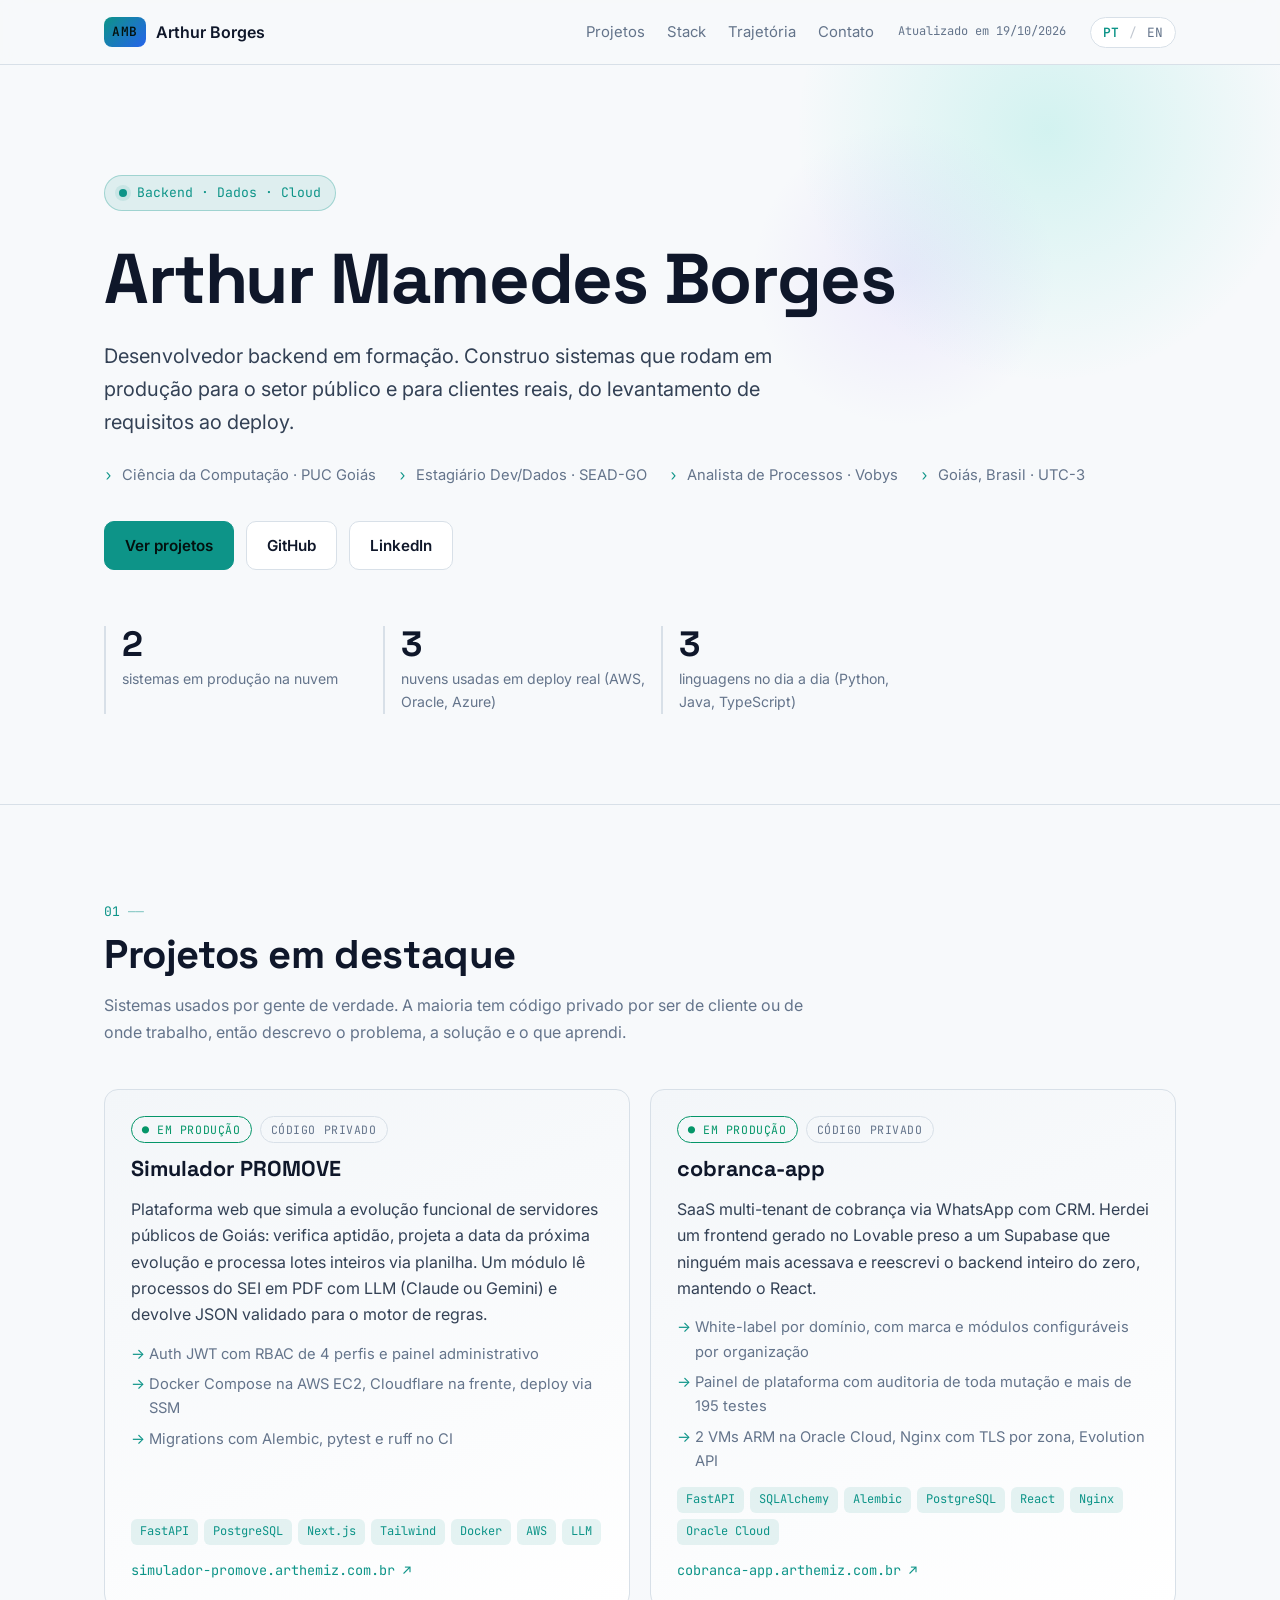
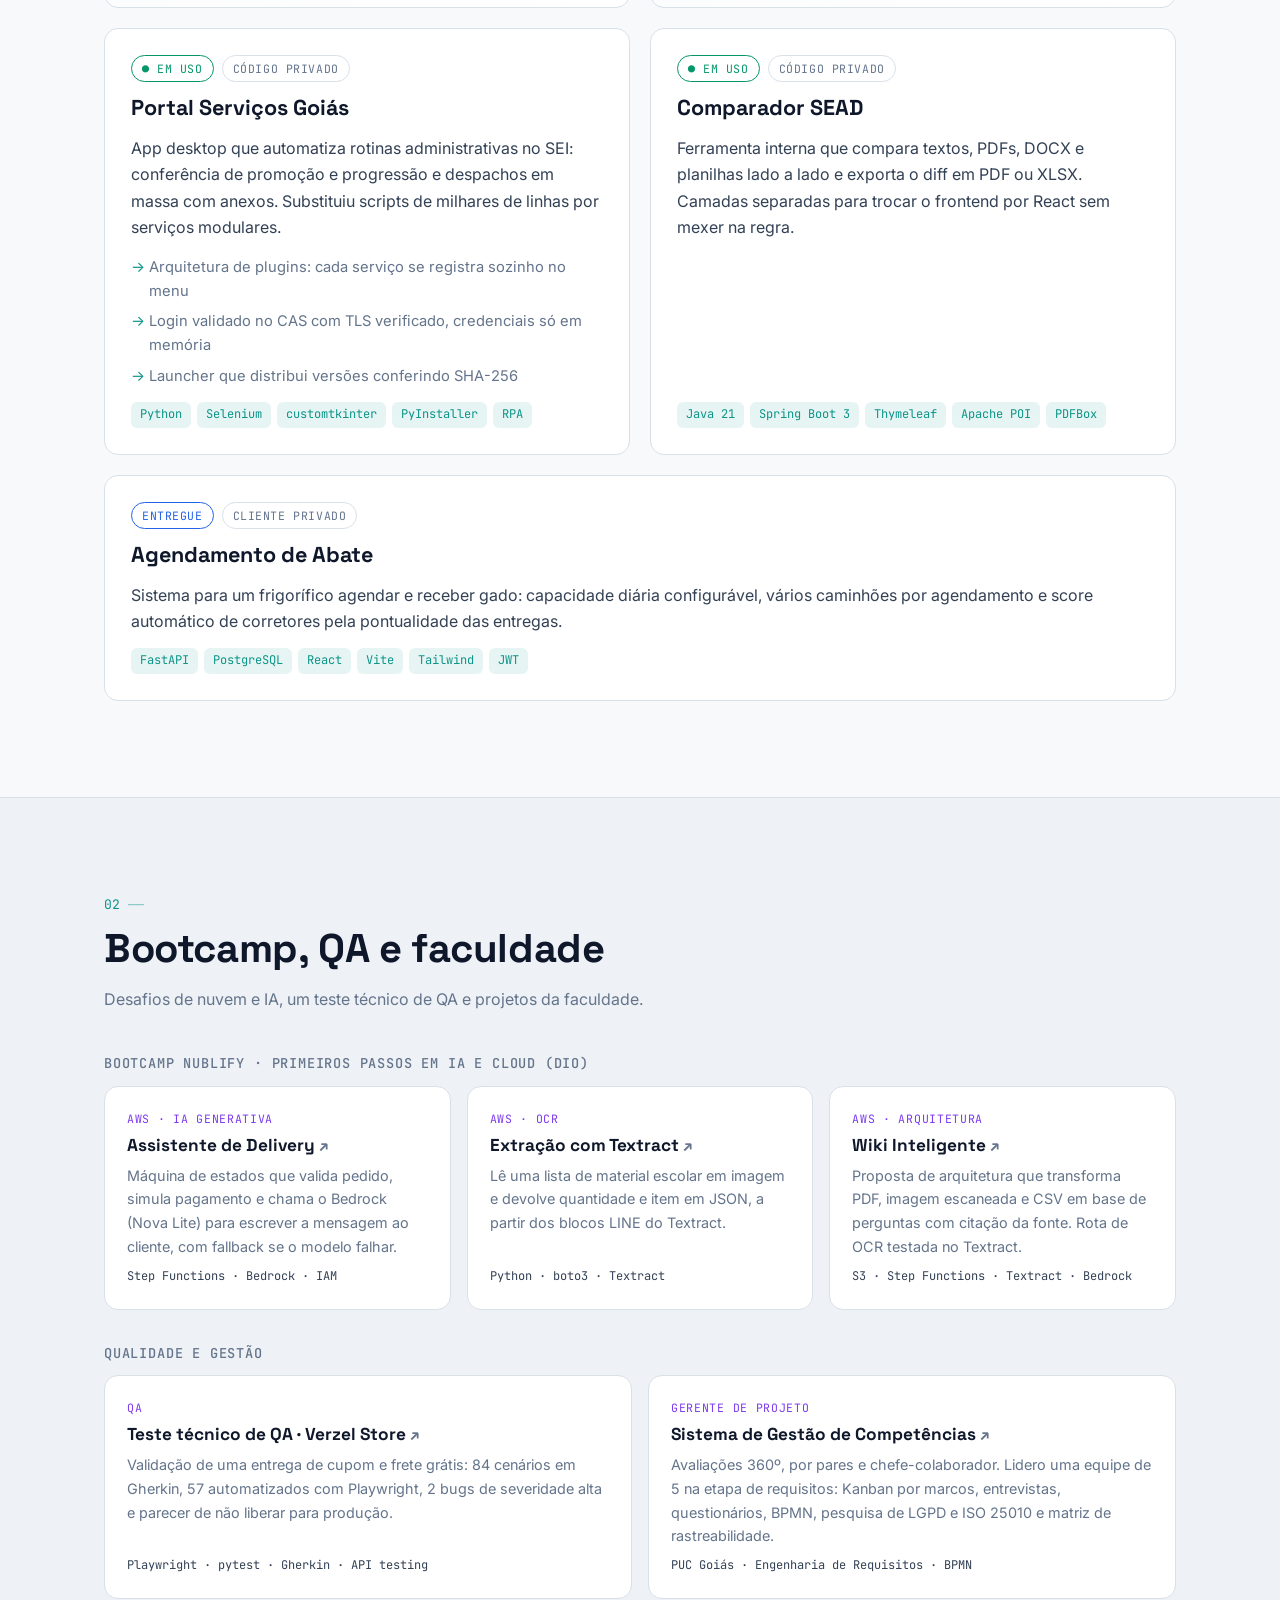
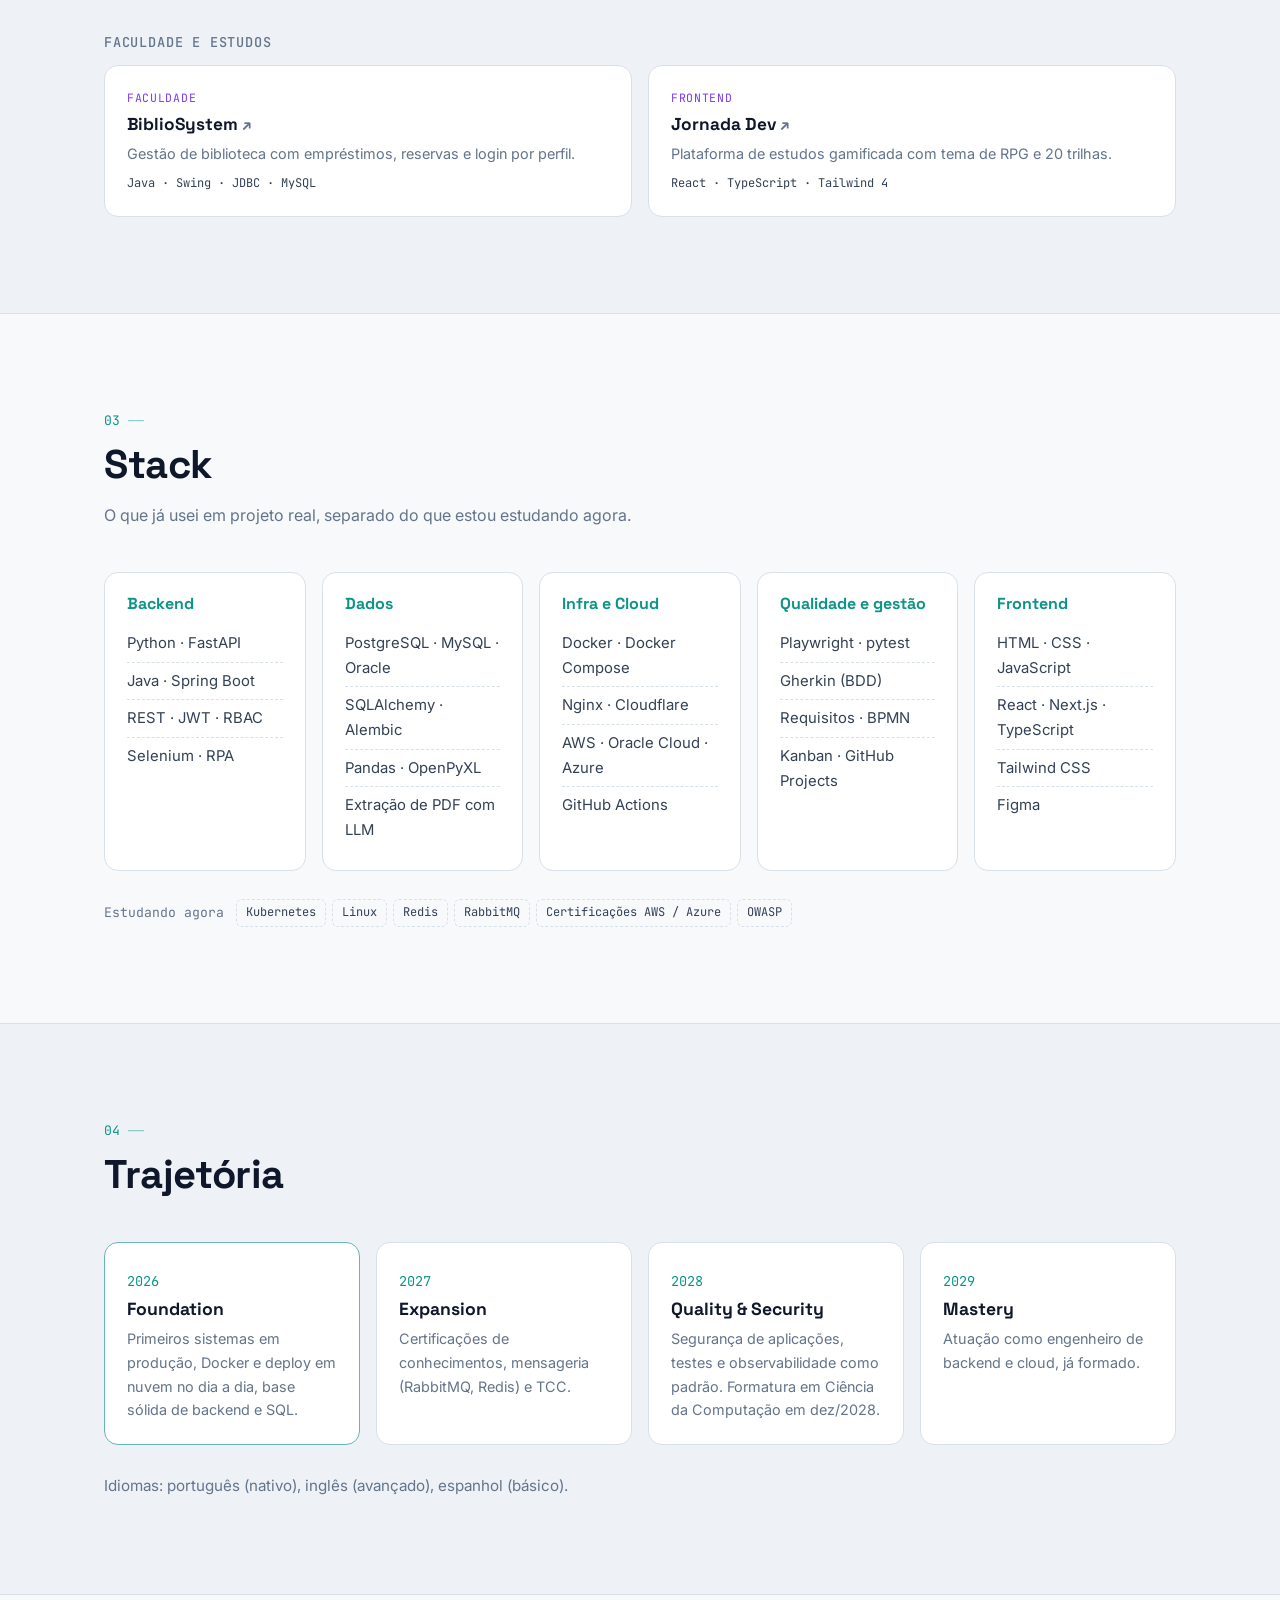
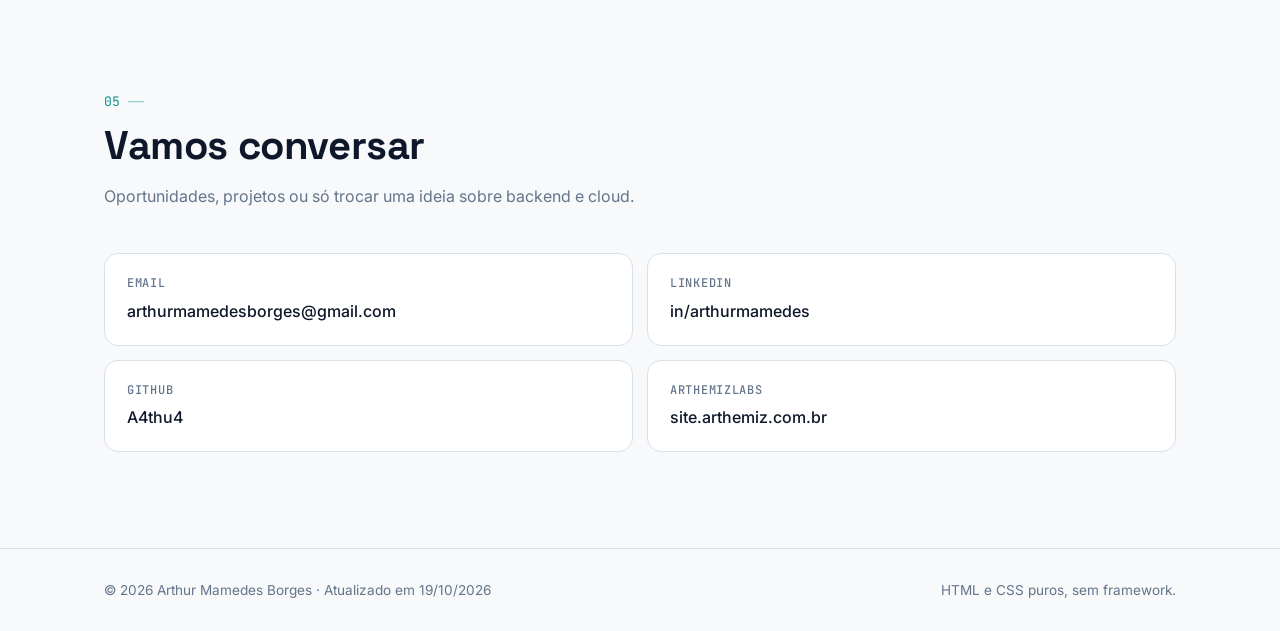
==== commit 45af6bc3: "fix(portfolio): atualizar descrições e status do projeto em index.html e README.md" ====
--- a/docs/index.html
+++ b/docs/index.html
@@ -53,11 +53,11 @@
         </p>
         <h1>Arthur Mamedes Borges</h1>
         <p class="hero-lead">
-          <span data-lang="pt">Desenvolvedor backend em formação. Construo sistemas que rodam em produção para o setor público e para clientes reais, do banco de dados ao deploy.</span>
-          <span data-lang="en">Backend developer in training. I build systems that run in production for the public sector and real clients, from the database to the deploy.</span>
+          <span data-lang="pt">Desenvolvedor backend em formação. Construo sistemas que rodam em produção para o setor público e para clientes reais, do levantamento de requisitos ao deploy.</span>
+          <span data-lang="en">Backend developer in training. I build systems that run in production for the public sector and real clients, from the requirements gathering to the deploy.</span>
         </p>
         <ul class="hero-meta">
-          <li><span data-lang="pt">Ciência da Computação · PUC Goiás (formatura dez/2028)</span><span data-lang="en">Computer Science · PUC Goiás (graduating Dec 2028)</span></li>
+          <li><span data-lang="pt">Ciência da Computação · PUC Goiás</span><span data-lang="en">Computer Science · PUC Goiás</span></li>
           <li><span data-lang="pt">Estagiário Dev/Dados · SEAD-GO</span><span data-lang="en">Dev/Data Intern · SEAD-GO (Goiás State Gov.)</span></li>
           <li><span data-lang="pt">Analista de Processos · Vobys</span><span data-lang="en">Process Analyst · Vobys</span></li>
           <li><span data-lang="pt">Goiás, Brasil · UTC-3</span><span data-lang="en">Goiás, Brazil · UTC-3</span></li>
@@ -308,7 +308,7 @@
             <span class="tl-year">2027</span>
             <div>
               <h3>Expansion</h3>
-              <p><span data-lang="pt">Certificações de nuvem, mensageria (RabbitMQ, Redis) e TCC.</span><span data-lang="en">Cloud certifications, messaging (RabbitMQ, Redis) and final thesis.</span></p>
+              <p><span data-lang="pt">Certificações de conhecimentos, mensageria (RabbitMQ, Redis) e TCC.</span><span data-lang="en">Knowledge certifications, messaging (RabbitMQ, Redis) and final thesis.</span></p>
             </div>
           </li>
           <li>
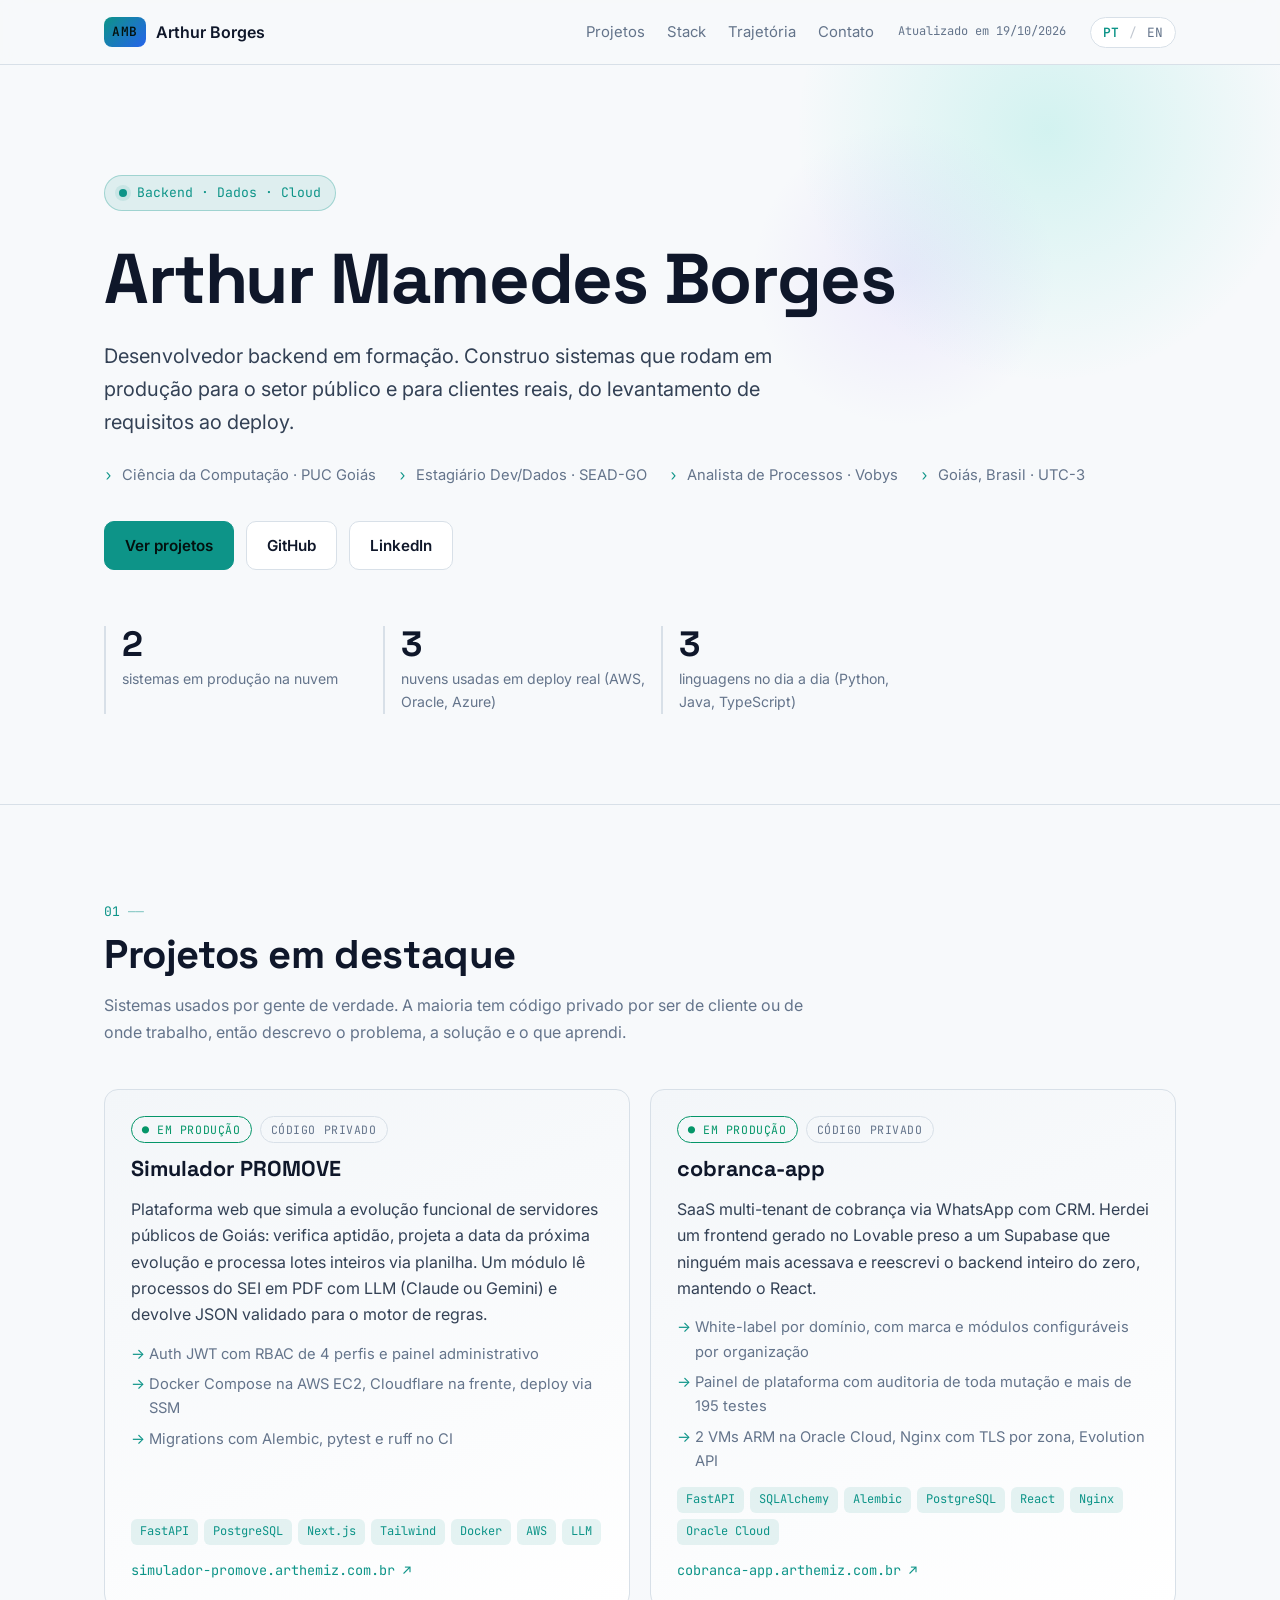
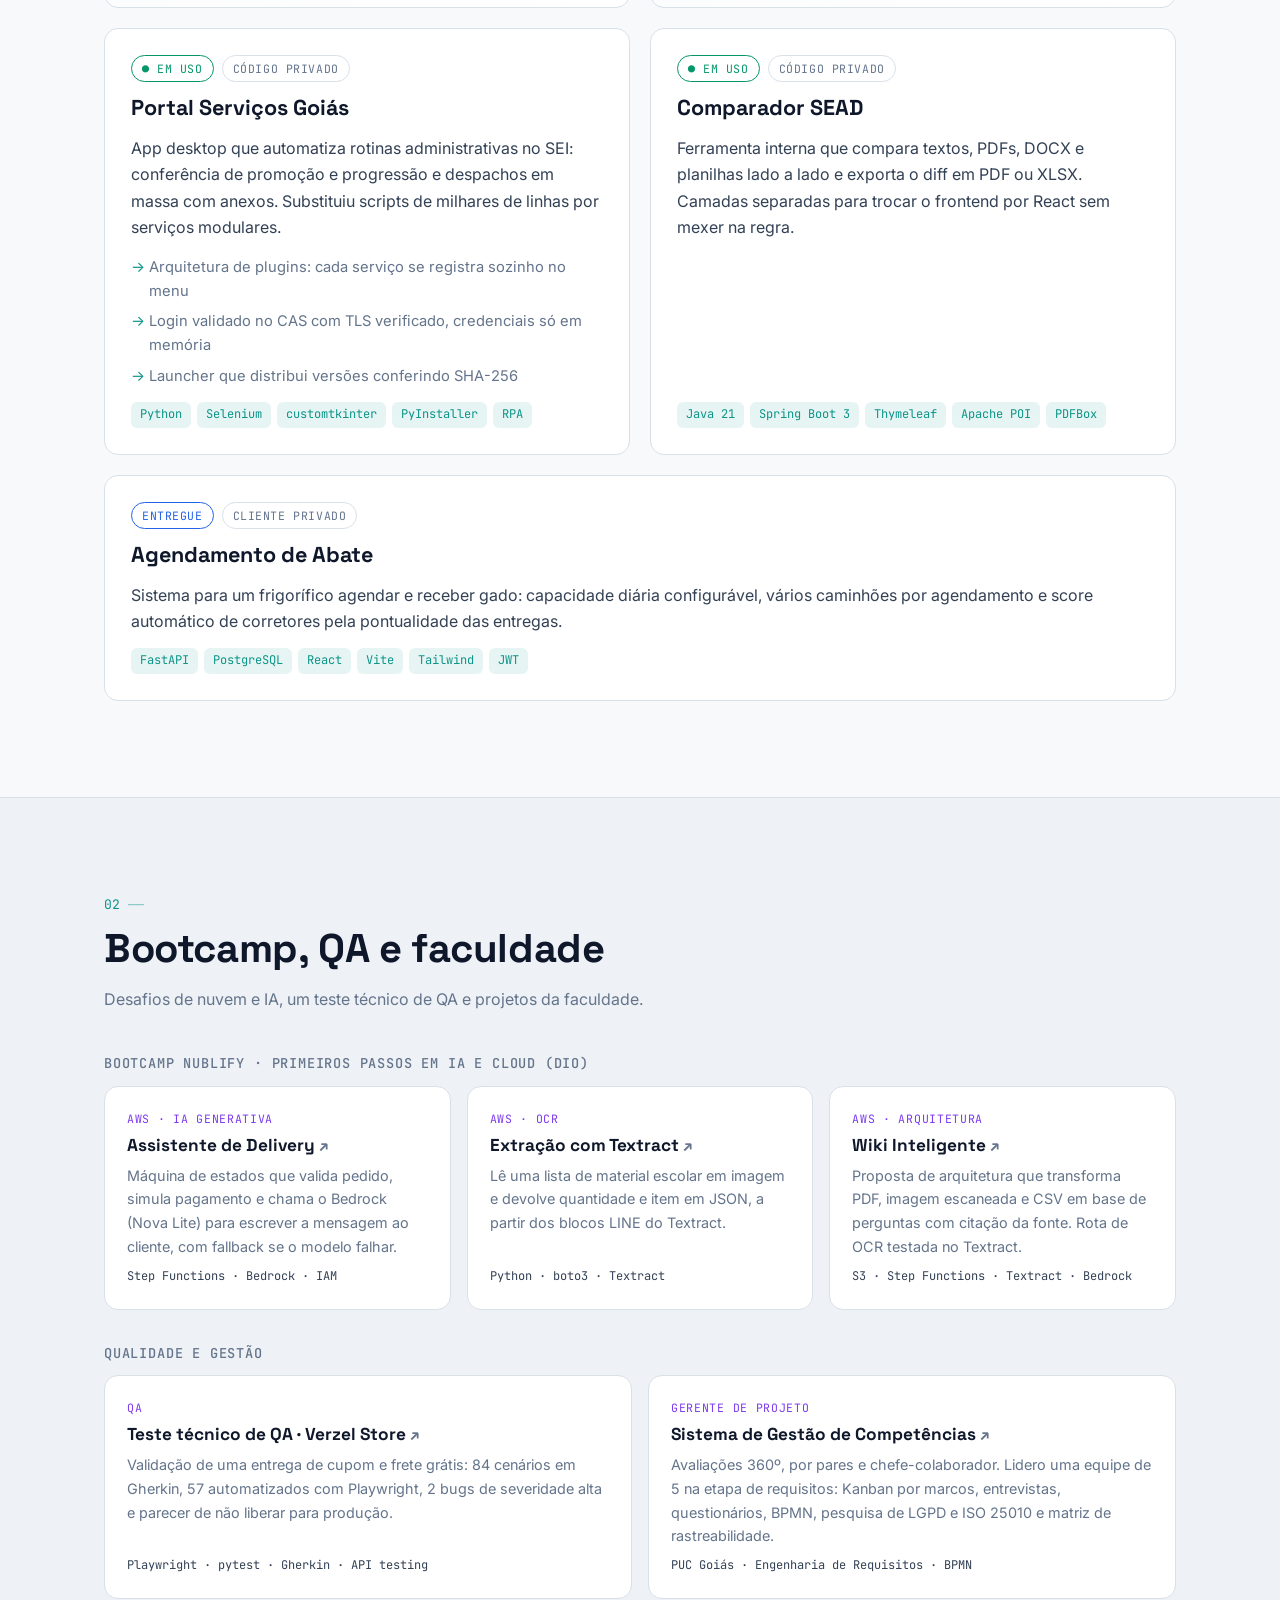
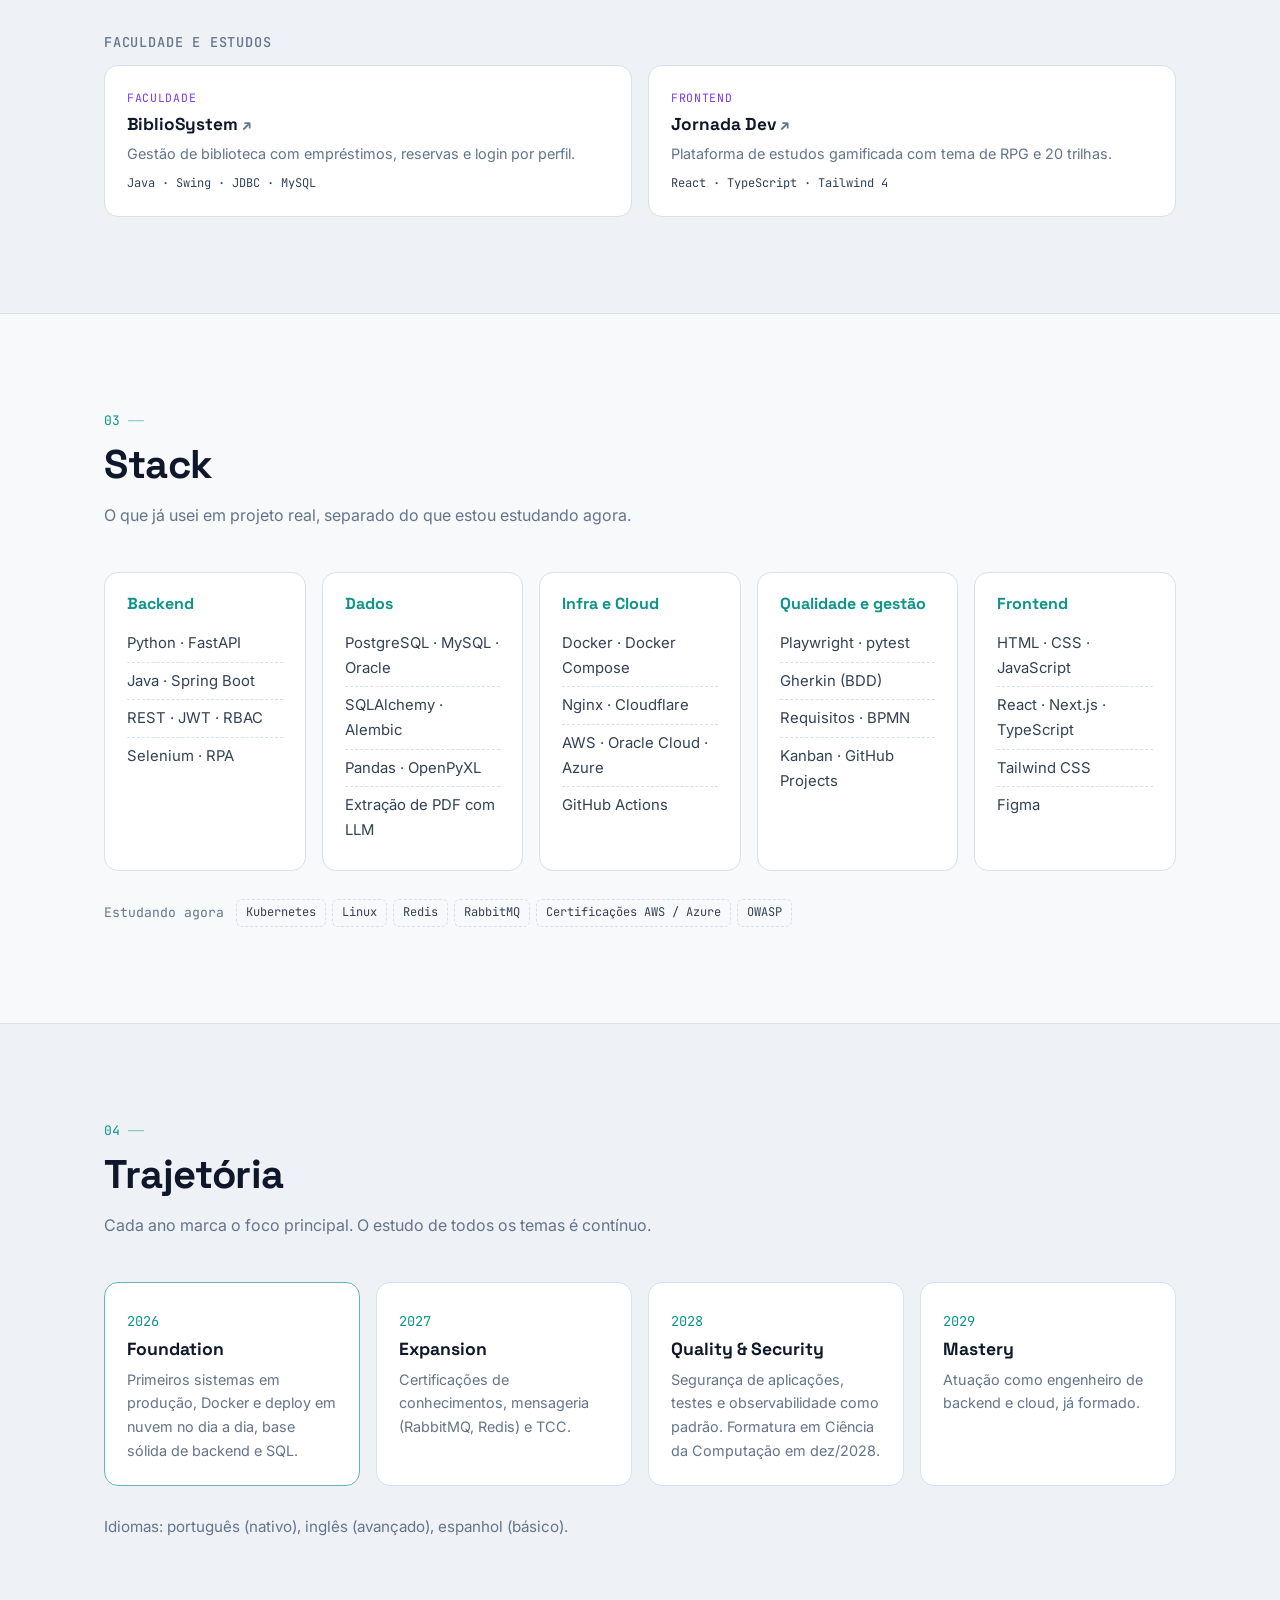
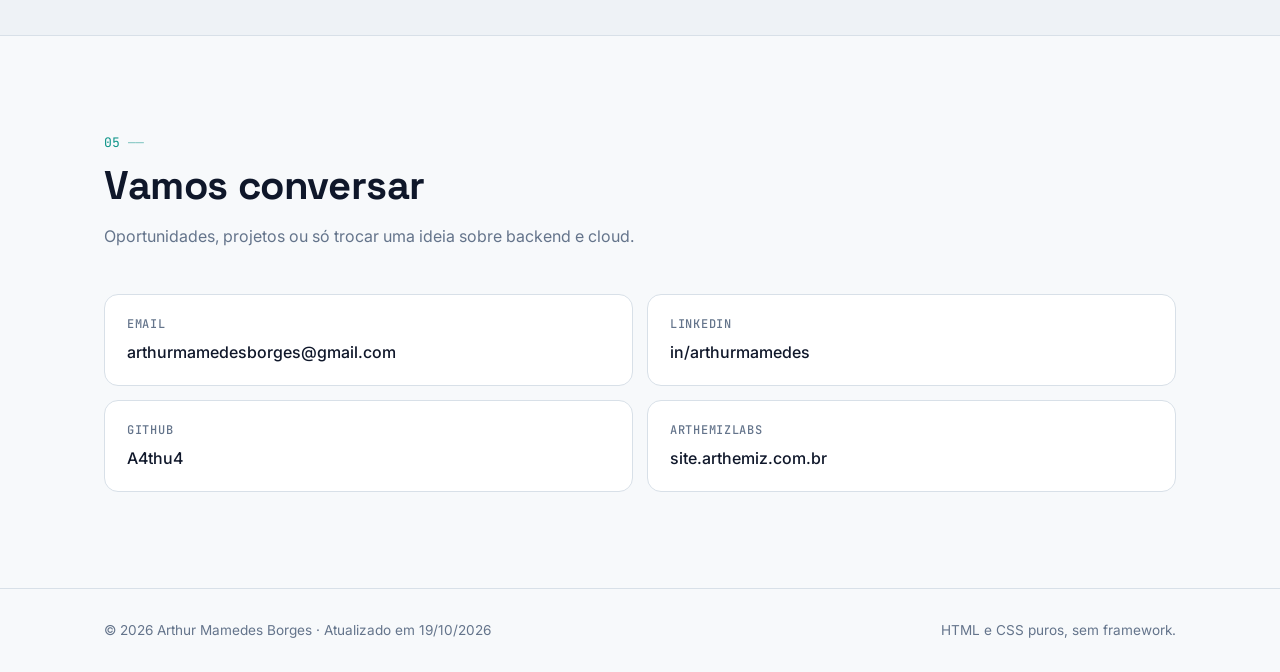
==== commit aeefd8ef: "fix(portfolio): frame timeline years as main focus Resolve overlap with the previous commit and keep" ====
--- a/docs/index.html
+++ b/docs/index.html
@@ -294,6 +294,7 @@
         <header class="section-head">
           <p class="kicker">04</p>
           <h2><span data-lang="pt">Trajetória</span><span data-lang="en">Path</span></h2>
+          <p class="section-sub"><span data-lang="pt">Cada ano marca o foco principal. O estudo de todos os temas é contínuo.</span><span data-lang="en">Each year marks the main focus. Studying every topic is continuous.</span></p>
         </header>
 
         <ol class="timeline">
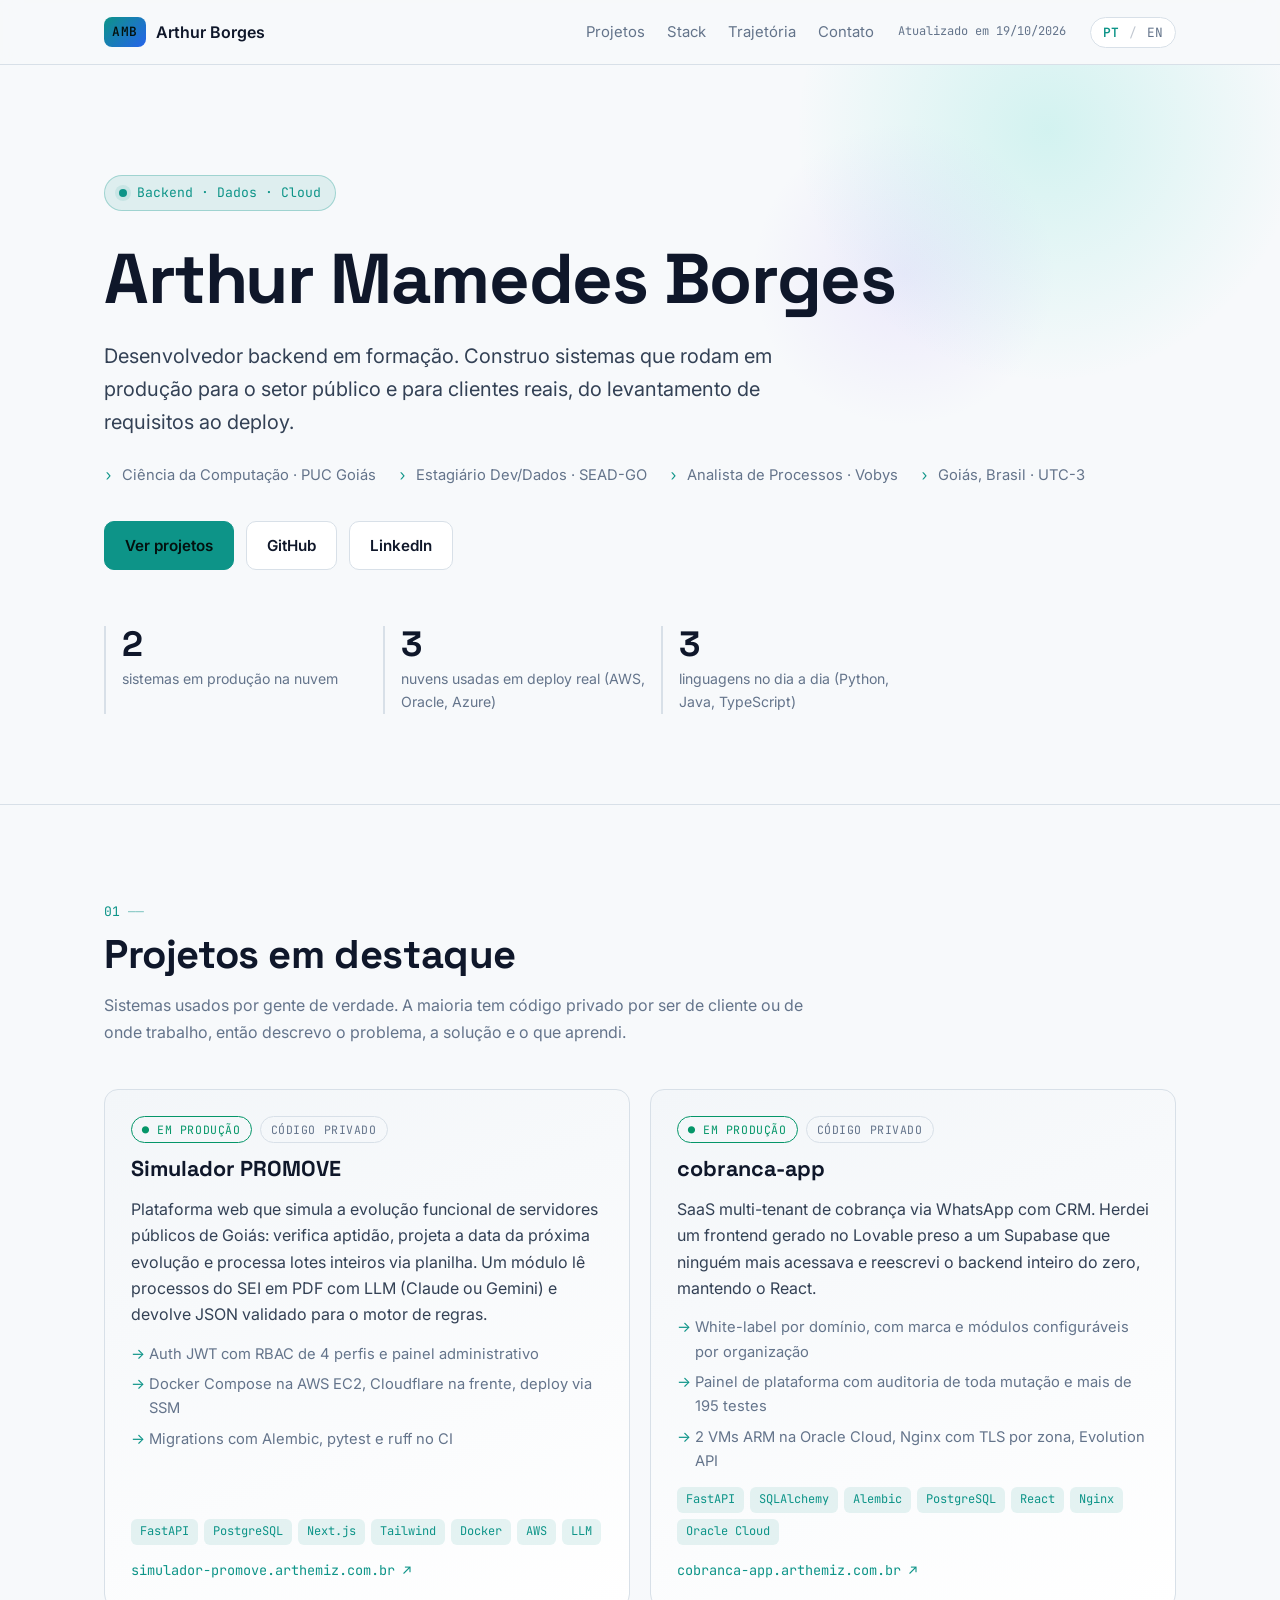
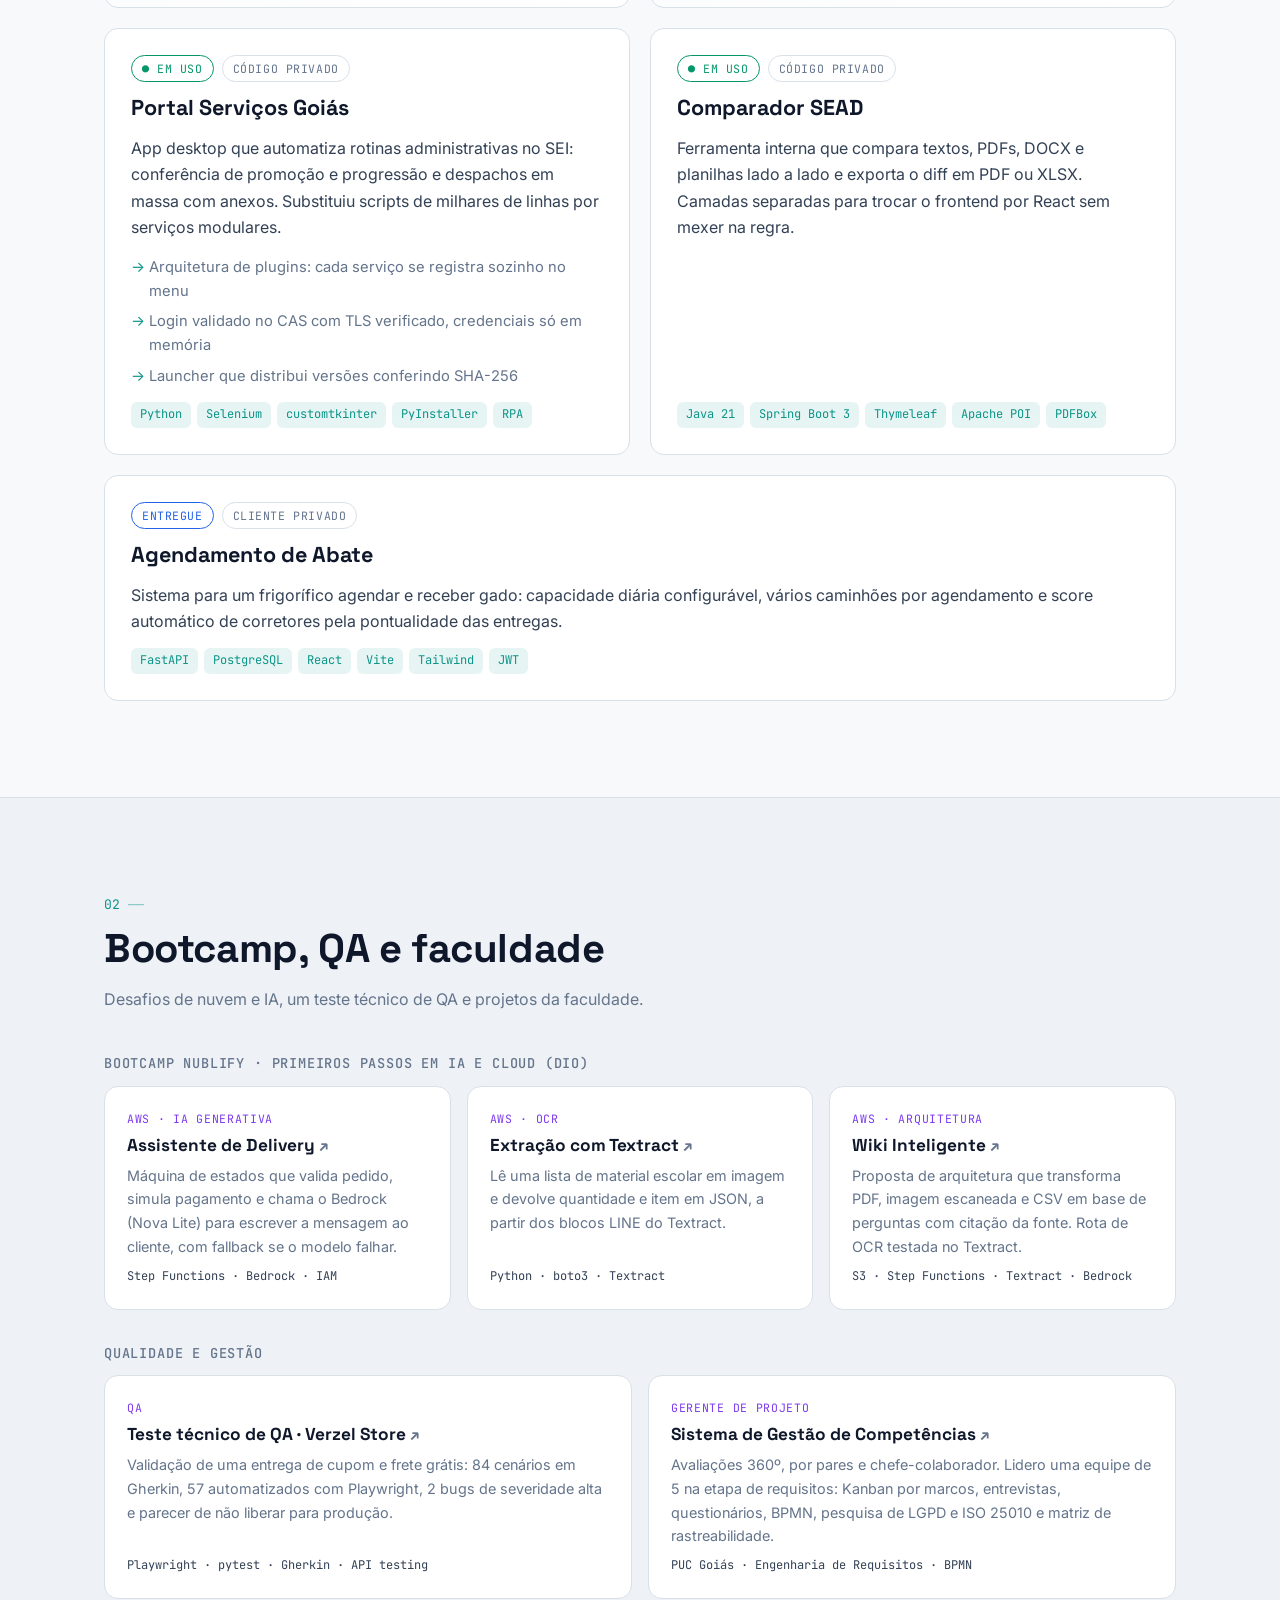
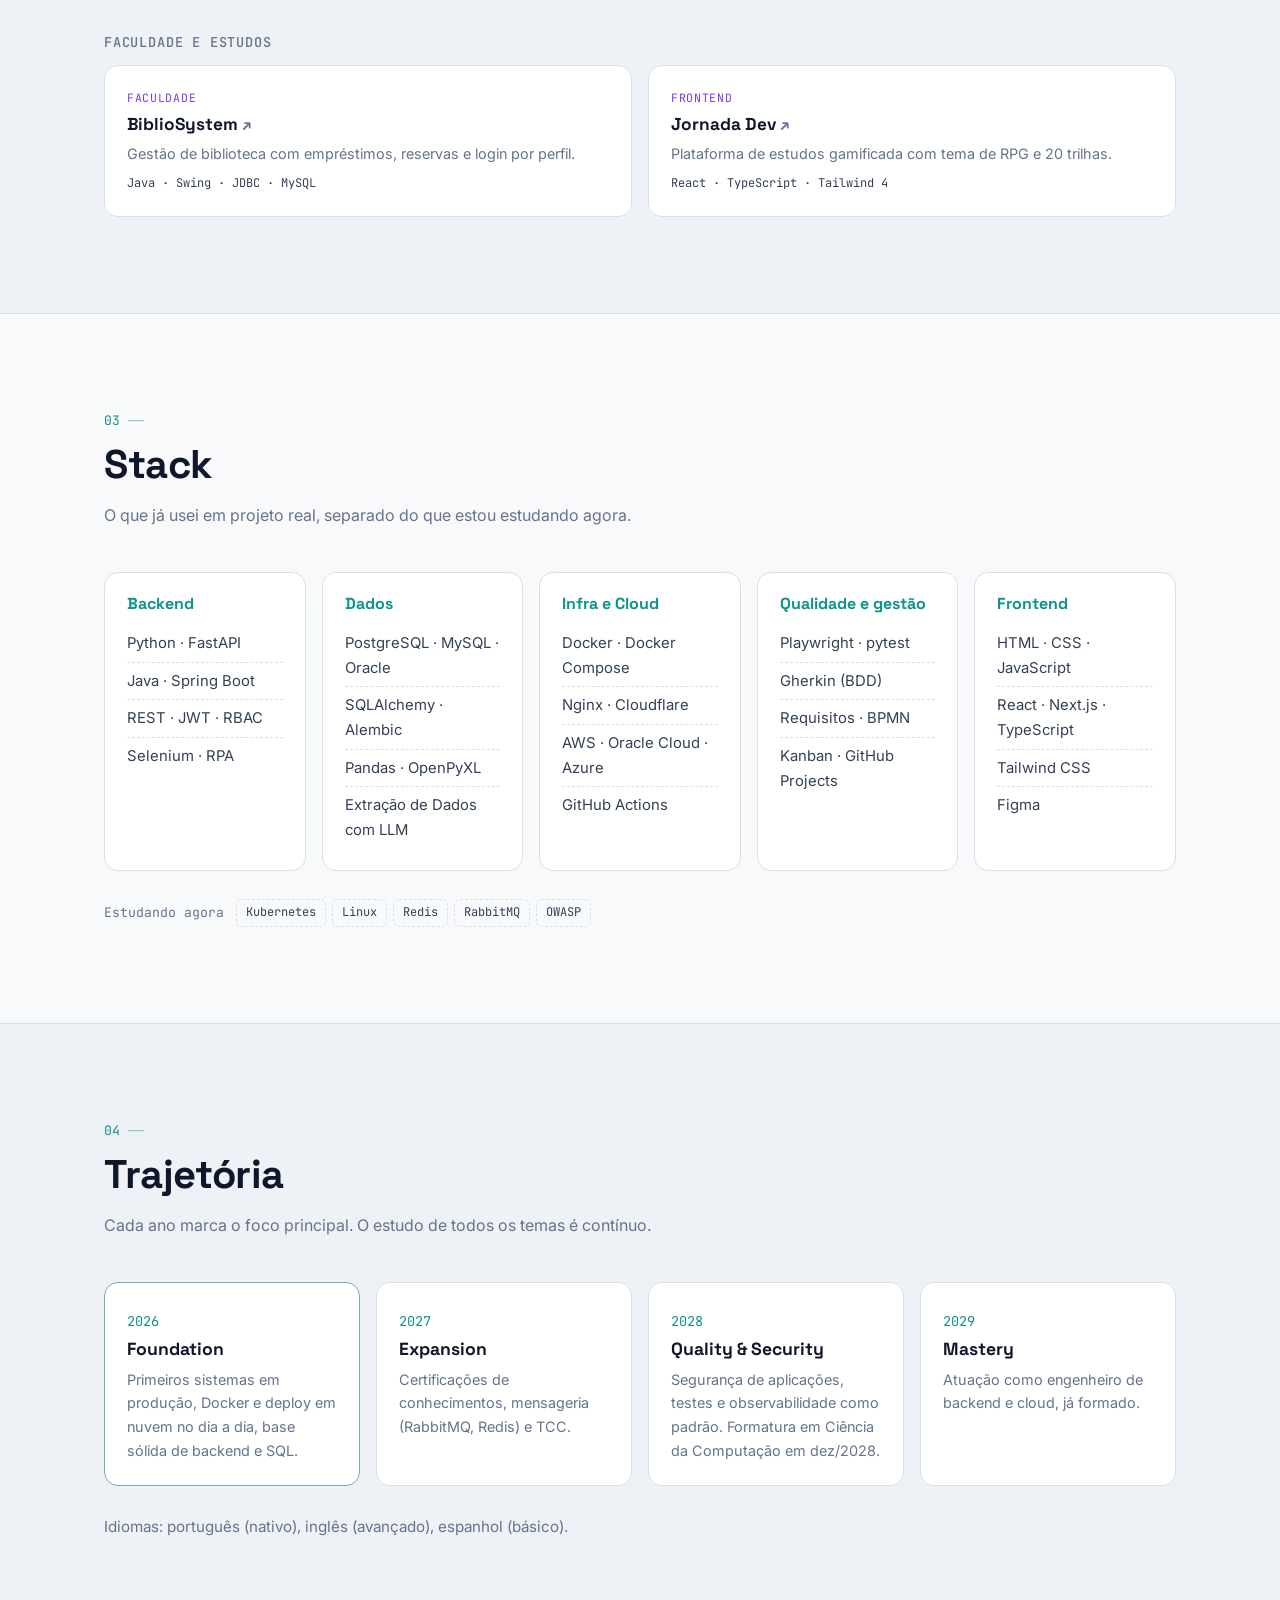
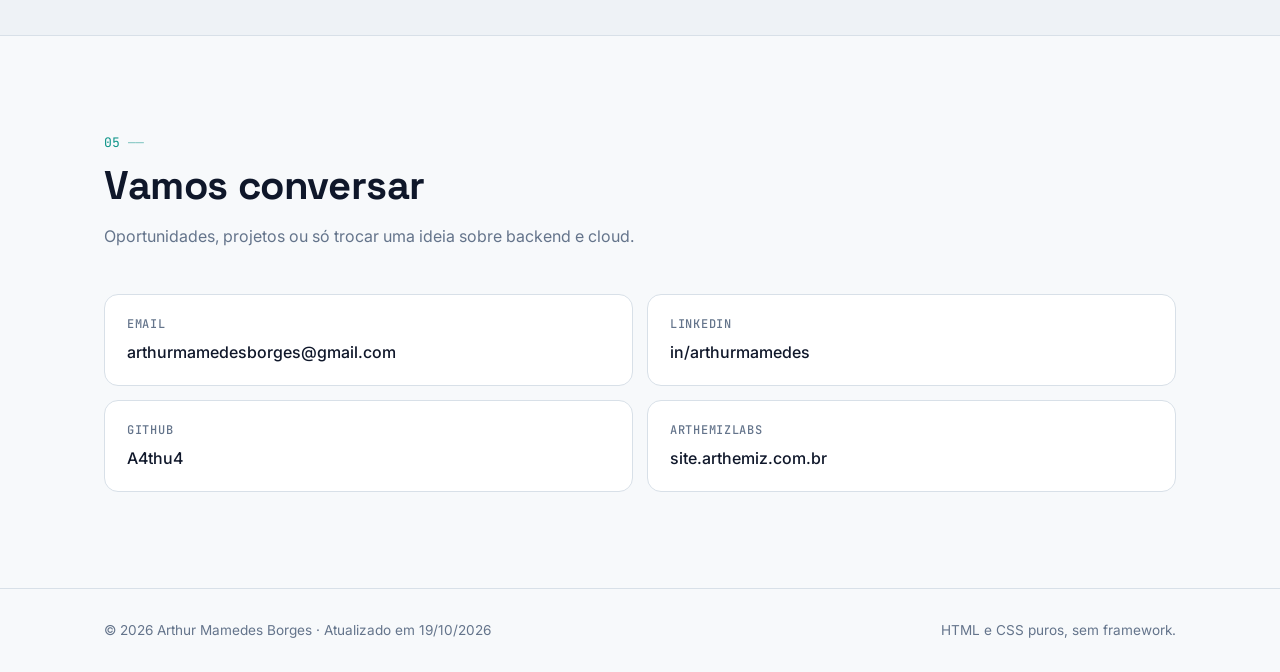
==== commit 111ec2e2: "fix(stack): atualiza tags" ====
--- a/docs/index.html
+++ b/docs/index.html
@@ -265,7 +265,7 @@
           </div>
           <div class="stack-col">
             <h3><span data-lang="pt">Dados</span><span data-lang="en">Data</span></h3>
-            <ul><li>PostgreSQL · MySQL · Oracle</li><li>SQLAlchemy · Alembic</li><li>Pandas · OpenPyXL</li><li><span data-lang="pt">Extração de PDF com LLM</span><span data-lang="en">PDF extraction with LLMs</span></li></ul>
+            <ul><li>PostgreSQL · MySQL · Oracle</li><li>SQLAlchemy · Alembic</li><li>Pandas · OpenPyXL</li><li><span data-lang="pt">Extração de Dados com LLM</span><span data-lang="en">Data extraction with LLMs</span></li></ul>
           </div>
           <div class="stack-col">
             <h3><span data-lang="pt">Infra e Cloud</span><span data-lang="en">Infra and Cloud</span></h3>
@@ -283,7 +283,7 @@
 
         <div class="learning">
           <span class="learning-label"><span data-lang="pt">Estudando agora</span><span data-lang="en">Learning now</span></span>
-          <ul class="tags"><li>Kubernetes</li><li>Linux</li><li>Redis</li><li>RabbitMQ</li><li><span data-lang="pt">Certificações AWS / Azure</span><span data-lang="en">AWS / Azure certs</span></li><li>OWASP</li></ul>
+          <ul class="tags"><li>Kubernetes</li><li>Linux</li><li>Redis</li><li>RabbitMQ</li><li>OWASP</li></ul>
         </div>
       </div>
     </section>
